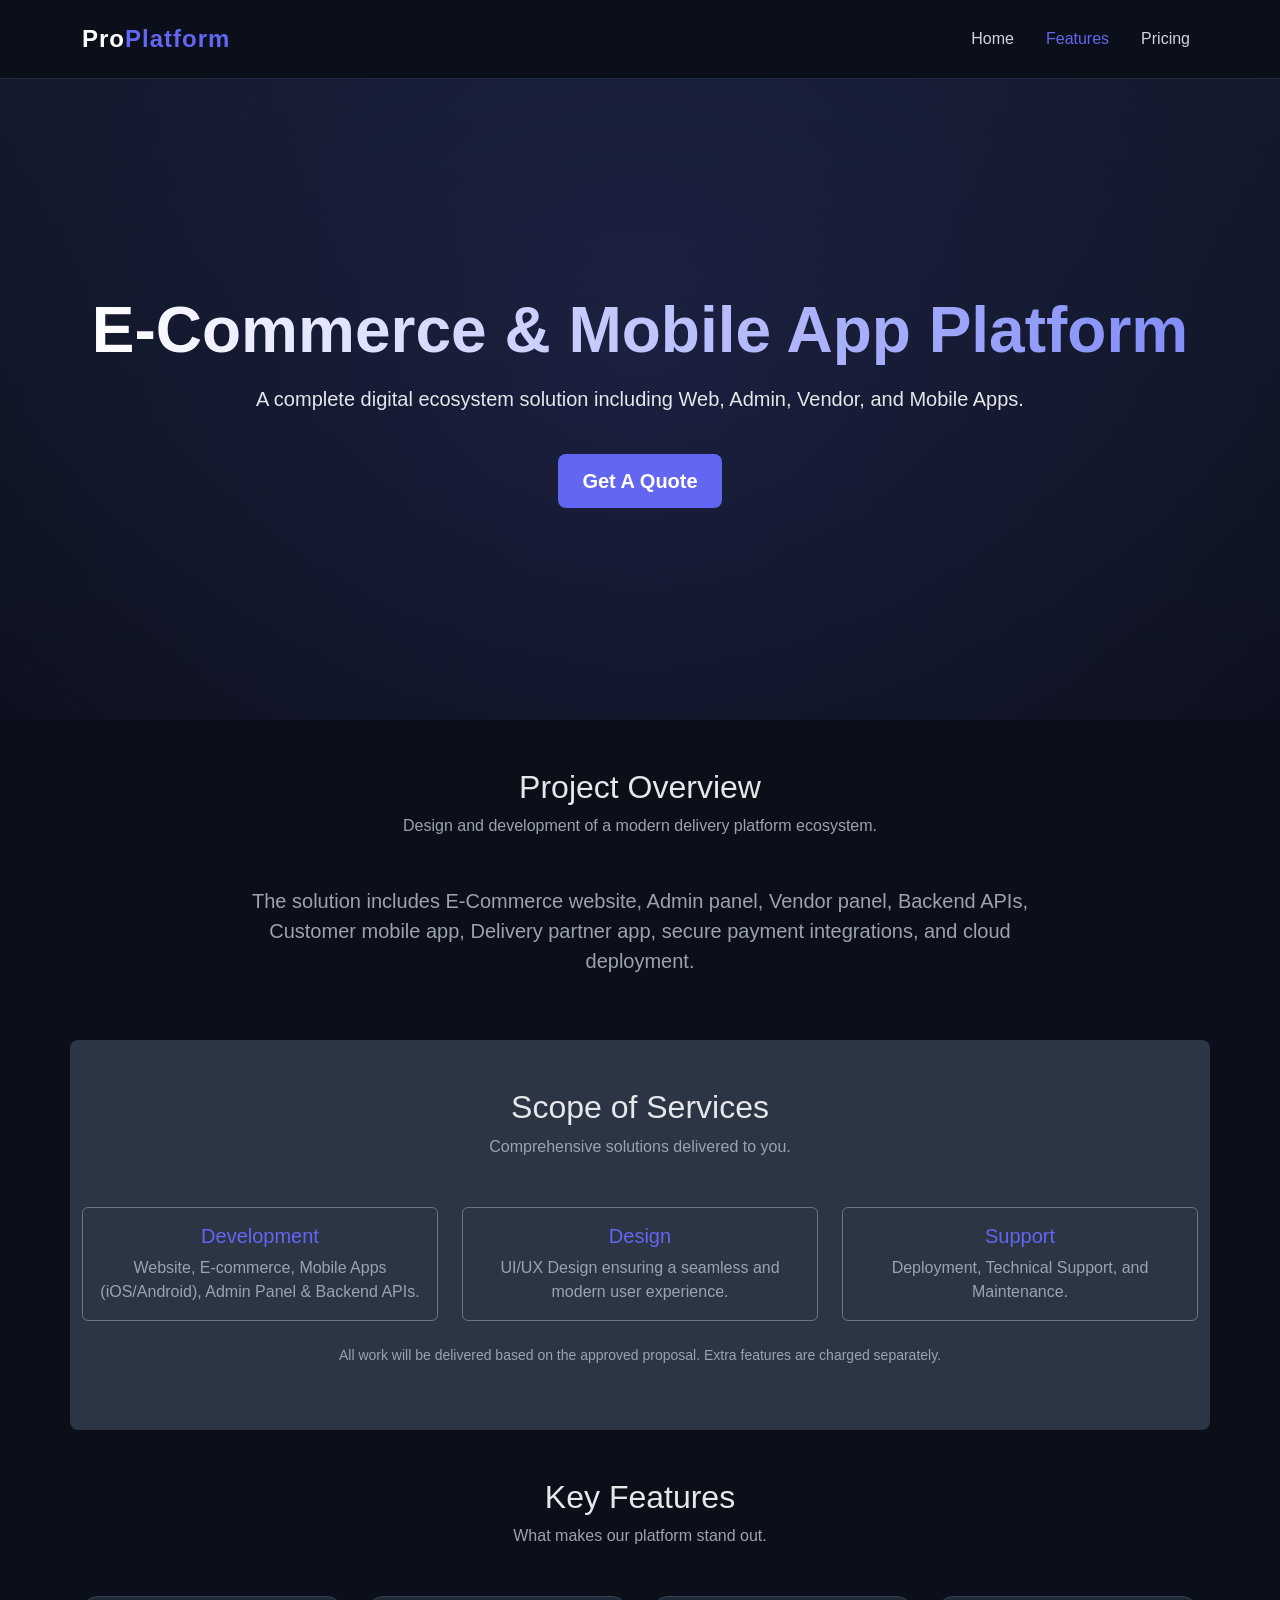
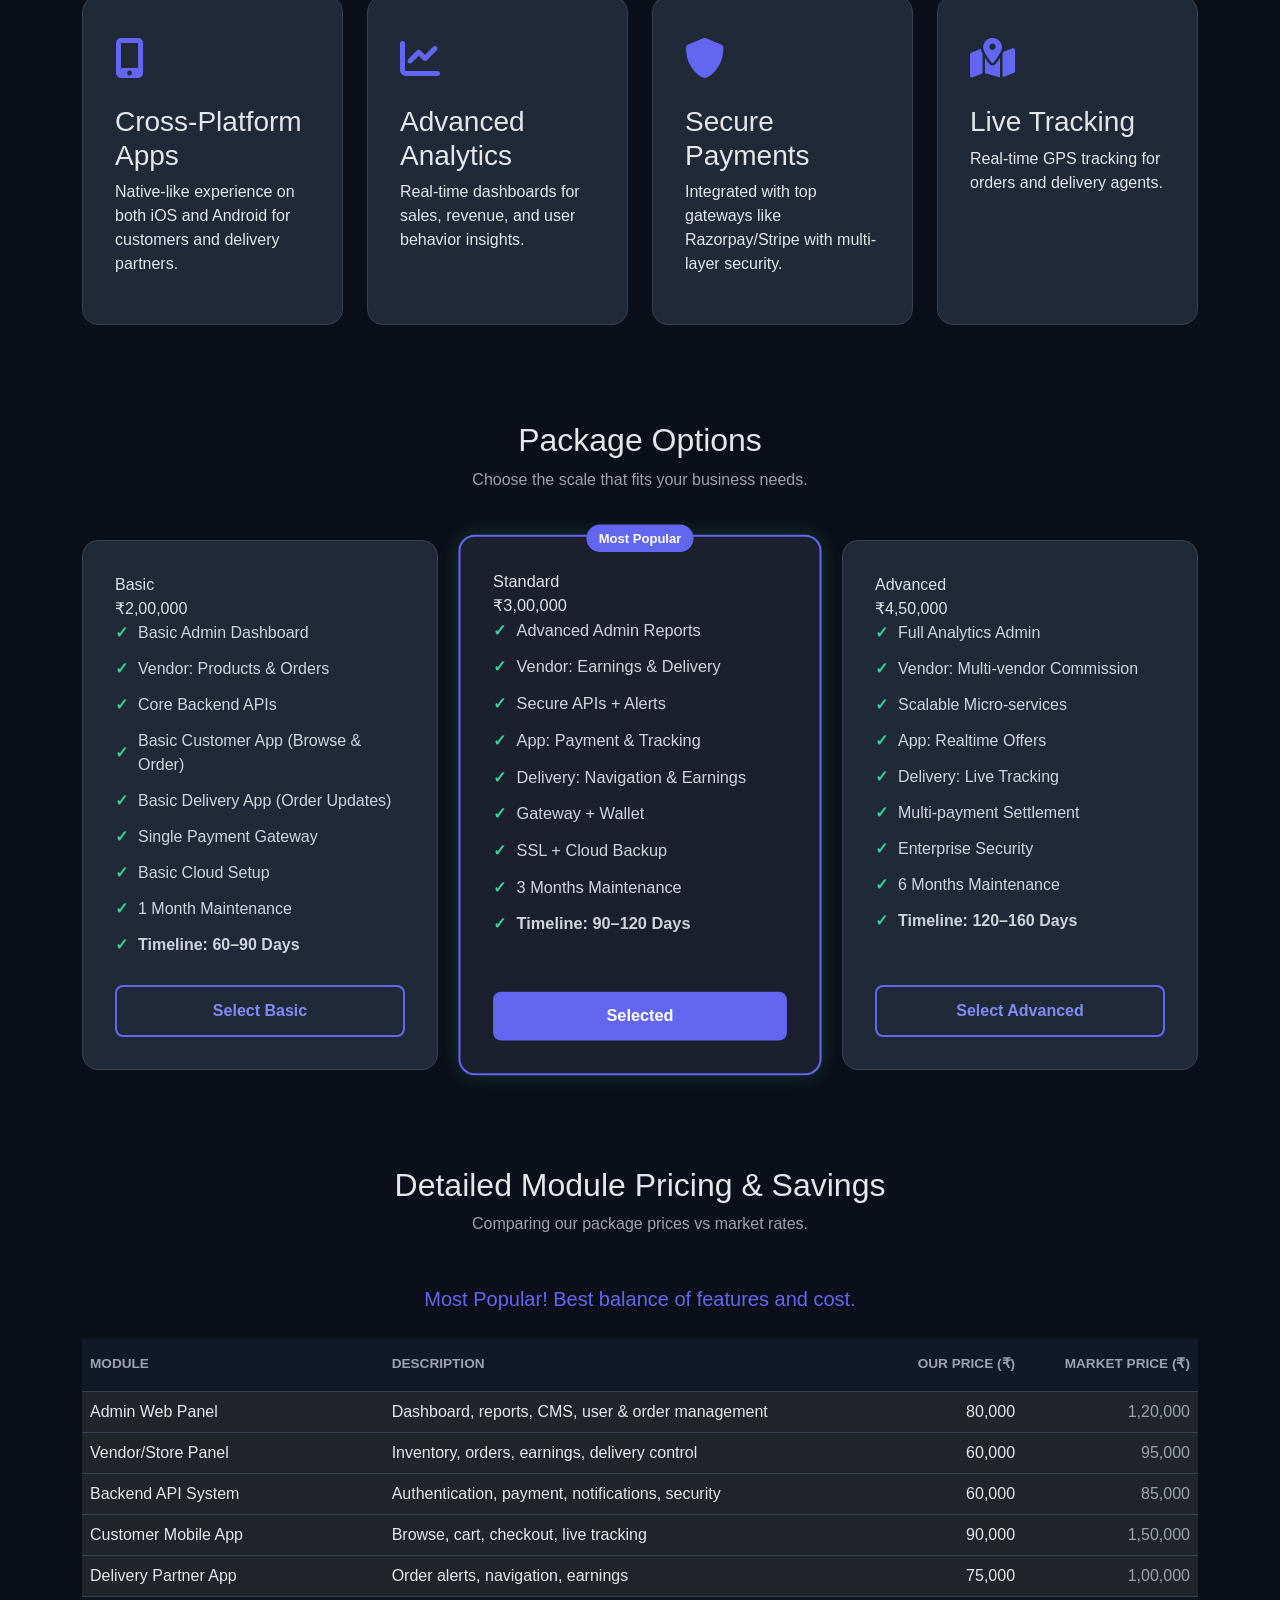
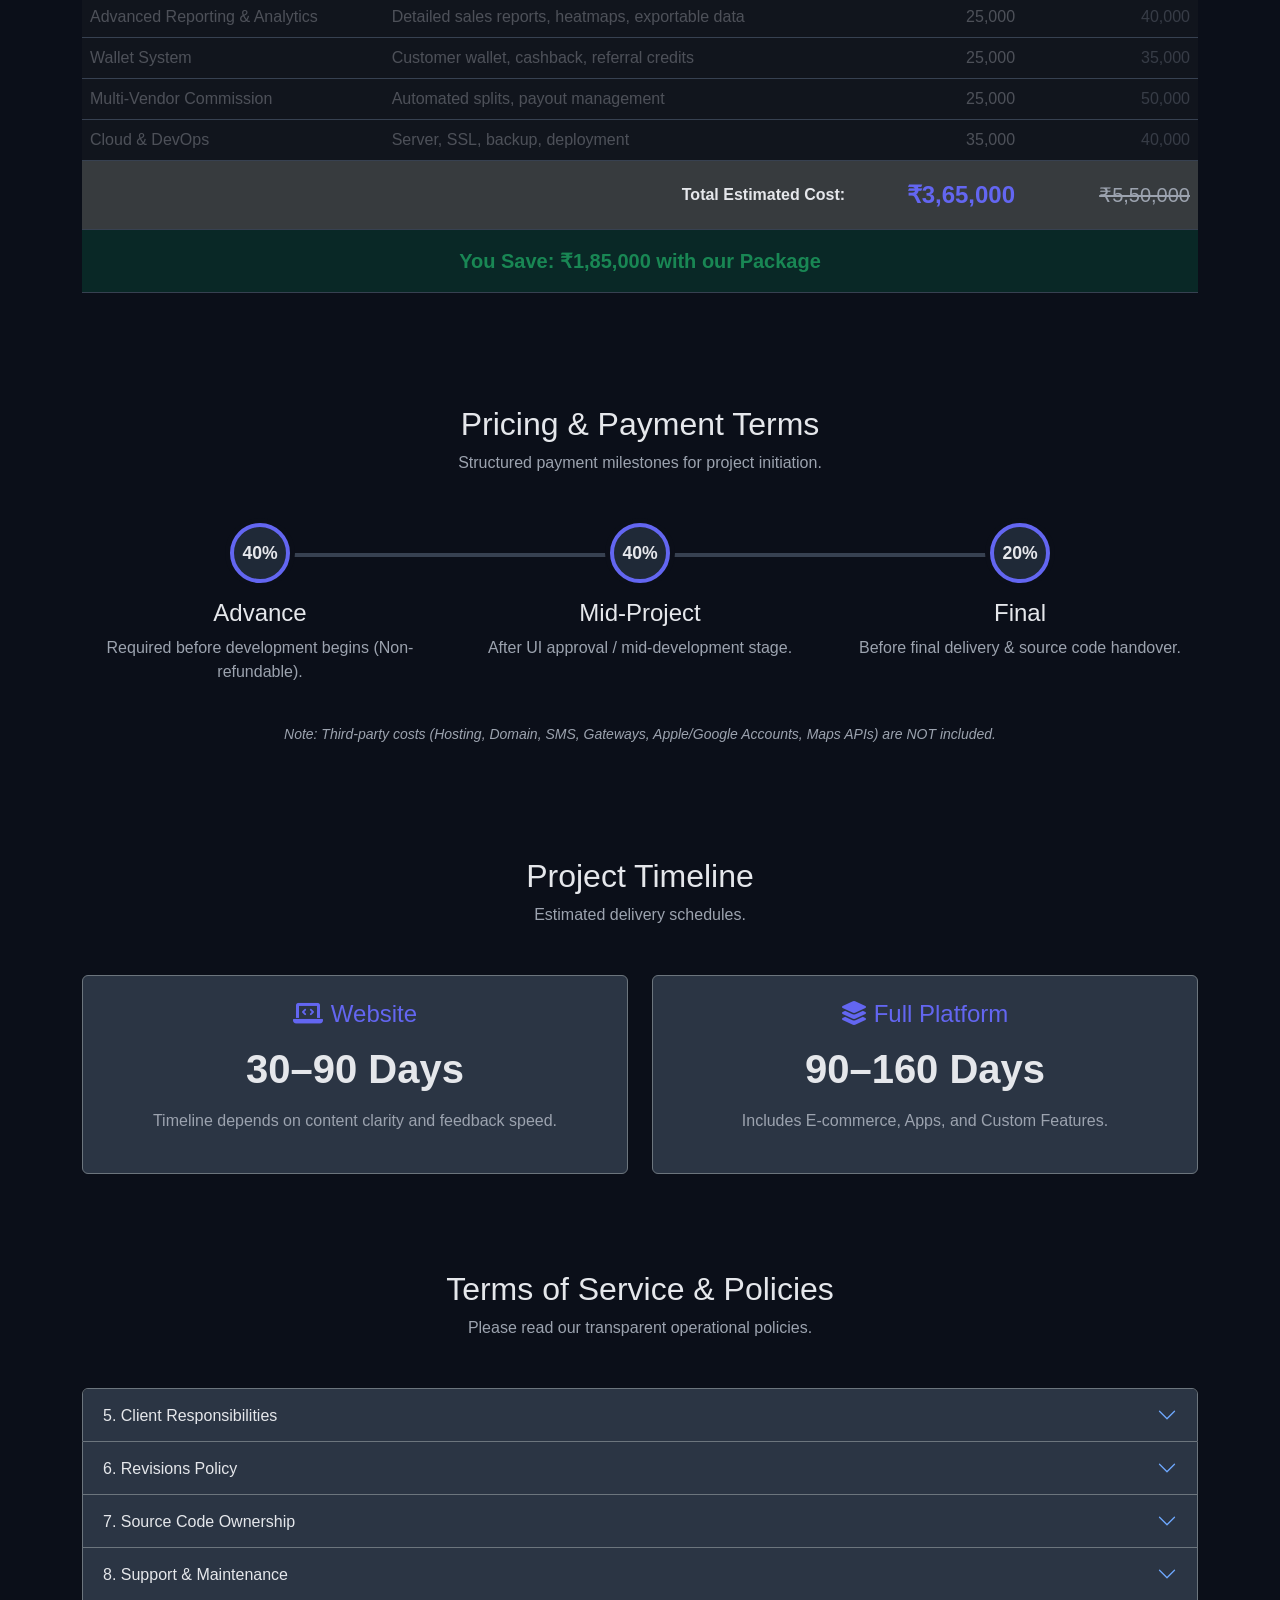
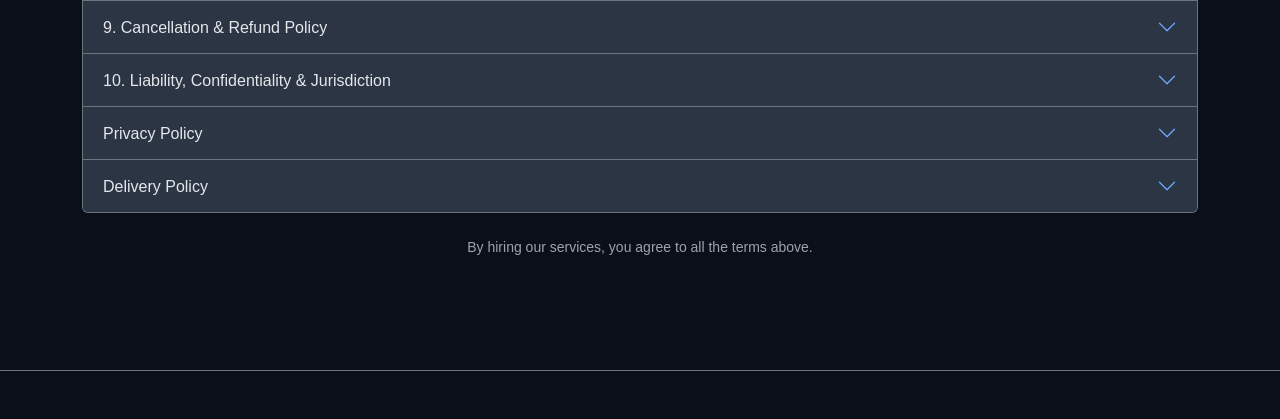
==== index.html @ 58f096ed "Add files via upload" ====
<!DOCTYPE html>
<html lang="en" data-bs-theme="dark">
<head>
    <meta charset="UTF-8">
    <meta name="viewport" content="width=device-width, initial-scale=1.0">
    <title>E-Commerce & App Development Pricing</title>
    <!-- Bootstrap 5 CSS -->
    <link href="https://cdn.jsdelivr.net/npm/bootstrap@5.3.0/dist/css/bootstrap.min.css" rel="stylesheet">
    <!-- Font Awesome -->
    <link rel="stylesheet" href="https://cdnjs.cloudflare.com/ajax/libs/font-awesome/6.0.0/css/all.min.css">
    <!-- Custom Style -->
    <link rel="stylesheet" href="style.css">
</head>
<body data-bs-spy="scroll" data-bs-target="#navbarNav" data-bs-offset="100">

    <!-- Navigation Bar -->
    <nav class="navbar navbar-expand-lg navbar-dark fixed-top">
        <div class="container">
            <a class="navbar-brand logo" href="#">Pro<span class="text-highlight">Platform</span></a>
            <button class="navbar-toggler" type="button" data-bs-toggle="collapse" data-bs-target="#navbarNav" aria-controls="navbarNav" aria-expanded="false" aria-label="Toggle navigation">
                <span class="navbar-toggler-icon"></span>
            </button>
            <div class="collapse navbar-collapse justify-content-end" id="navbarNav">
                <ul class="navbar-nav gap-3">
                    <li class="nav-item"><a class="nav-link" href="#hero">Home</a></li>
                    <li class="nav-item"><a class="nav-link" href="#features">Features</a></li>
                    <li class="nav-item"><a class="nav-link" href="#pricing-section">Pricing</a></li>
                </ul>
            </div>
        </div>
    </nav>

    <!-- Header / Hero -->
    <header id="hero" class="d-flex align-items-center justify-content-center text-center">
        <div class="container hero-content">
            <h1 class="display-3 fw-bold mb-3">E-Commerce & Mobile App Platform</h1>
            <p class="lead mb-4 mx-auto" style="max-width: 800px;">A complete digital ecosystem solution including Web, Admin, Vendor, and Mobile Apps.</p>
            <a href="#pricing-section" class="btn btn-primary btn-lg mt-3">Get A Quote</a>
        </div>
    </header>

    <!-- Project Overview -->
    <section class="container py-5">
        <div class="text-center mb-5">
            <h2 class="section-title">Project Overview</h2>
            <p class="section-subtitle">Design and development of a modern delivery platform ecosystem.</p>
        </div>
        <p class="text-center mx-auto text-muted lead" style="max-width: 800px;">
            The solution includes E‑Commerce website, Admin panel, Vendor panel, Backend APIs, 
            Customer mobile app, Delivery partner app, secure payment integrations, and cloud deployment.
        </p>
    </section>

    <!-- Scope of Services -->
    <section class="container py-5 bg-dark-subtle rounded-3">
        <div class="text-center mb-5">
            <h2 class="section-title">Scope of Services</h2>
            <p class="section-subtitle">Comprehensive solutions delivered to you.</p>
        </div>
        <div class="row g-4 text-center">
            <div class="col-md-4">
                <div class="p-3 border border-secondary rounded hover-effect h-100">
                    <h5 class="text-highlight">Development</h5>
                    <p class="text-muted mb-0">Website, E-commerce, Mobile Apps (iOS/Android), Admin Panel & Backend APIs.</p>
                </div>
            </div>
            <div class="col-md-4">
                <div class="p-3 border border-secondary rounded hover-effect h-100">
                    <h5 class="text-highlight">Design</h5>
                    <p class="text-muted mb-0">UI/UX Design ensuring a seamless and modern user experience.</p>
                </div>
            </div>
            <div class="col-md-4">
                <div class="p-3 border border-secondary rounded hover-effect h-100">
                    <h5 class="text-highlight">Support</h5>
                    <p class="text-muted mb-0">Deployment, Technical Support, and Maintenance.</p>
                </div>
            </div>
            <div class="col-12 mt-4">
                <p class="text-muted small">All work will be delivered based on the approved proposal. Extra features are charged separately.</p>
            </div>
        </div>
    </section>

    <!-- Features Section -->
    <section class="container py-5" id="features">
        <div class="text-center mb-5">
            <h2 class="section-title">Key Features</h2>
            <p class="section-subtitle">What makes our platform stand out.</p>
        </div>
        
        <div class="row g-4">
            <div class="col-md-6 col-lg-3">
                <div class="feature-card h-100">
                    <div class="icon mb-3"><i class="fas fa-mobile-alt"></i></div>
                    <h3>Cross-Platform Apps</h3>
                    <p>Native-like experience on both iOS and Android for customers and delivery partners.</p>
                </div>
            </div>
            <div class="col-md-6 col-lg-3">
                <div class="feature-card h-100">
                    <div class="icon mb-3"><i class="fas fa-chart-line"></i></div>
                    <h3>Advanced Analytics</h3>
                    <p>Real-time dashboards for sales, revenue, and user behavior insights.</p>
                </div>
            </div>
            <div class="col-md-6 col-lg-3">
                <div class="feature-card h-100">
                    <div class="icon mb-3"><i class="fas fa-shield-alt"></i></div>
                    <h3>Secure Payments</h3>
                    <p>Integrated with top gateways like Razorpay/Stripe with multi-layer security.</p>
                </div>
            </div>
            <div class="col-md-6 col-lg-3">
                <div class="feature-card h-100">
                    <div class="icon mb-3"><i class="fas fa-map-marked-alt"></i></div>
                    <h3>Live Tracking</h3>
                    <p>Real-time GPS tracking for orders and delivery agents.</p>
                </div>
            </div>
        </div>
    </section>

    <!-- Package Comparison -->
    <section class="container py-5" id="pricing-section">
        <div class="text-center mb-5">
            <h2 class="section-title">Package Options</h2>
            <p class="section-subtitle">Choose the scale that fits your business needs.</p>
        </div>

        <div class="row g-4 justify-content-center">
            <!-- Basic Package -->
            <div class="col-md-6 col-lg-4">
                <div class="card h-100" data-package="basic">
                    <div class="plan-name">Basic</div>
                    <div class="plan-price">₹2,00,000</div>
                    <ul class="plan-features list-unstyled">
                        <li>Basic Admin Dashboard</li>
                        <li>Vendor: Products & Orders</li>
                        <li>Core Backend APIs</li>
                        <li>Basic Customer App (Browse & Order)</li>
                        <li>Basic Delivery App (Order Updates)</li>
                        <li>Single Payment Gateway</li>
                        <li>Basic Cloud Setup</li>
                        <li>1 Month Maintenance</li>
                        <li><strong>Timeline: 60–90 Days</strong></li>
                    </ul>
                    <button class="btn btn-outline-custom w-100 mt-auto select-plan-btn" data-target="basic">Select Basic</button>
                </div>
            </div>

            <!-- Standard Package -->
            <div class="col-md-6 col-lg-4">
                <div class="card popular h-100" data-package="standard">
                    <div class="badge-popular">Most Popular</div>
                    <div class="plan-name">Standard</div>
                    <div class="plan-price">₹3,00,000</div>
                    <ul class="plan-features list-unstyled">
                        <li>Advanced Admin Reports</li>
                        <li>Vendor: Earnings & Delivery</li>
                        <li>Secure APIs + Alerts</li>
                        <li>App: Payment & Tracking</li>
                        <li>Delivery: Navigation & Earnings</li>
                        <li>Gateway + Wallet</li>
                        <li>SSL + Cloud Backup</li>
                        <li>3 Months Maintenance</li>
                        <li><strong>Timeline: 90–120 Days</strong></li>
                    </ul>
                    <button class="btn btn-primary-custom w-100 mt-auto select-plan-btn" data-target="standard">Select Standard</button>
                </div>
            </div>

            <!-- Advanced Package -->
            <div class="col-md-6 col-lg-4">
                <div class="card h-100" data-package="advanced">
                    <div class="plan-name">Advanced</div>
                    <div class="plan-price">₹4,50,000</div>
                    <ul class="plan-features list-unstyled">
                        <li>Full Analytics Admin</li>
                        <li>Vendor: Multi-vendor Commission</li>
                        <li>Scalable Micro-services</li>
                        <li>App: Realtime Offers</li>
                        <li>Delivery: Live Tracking</li>
                        <li>Multi-payment Settlement</li>
                        <li>Enterprise Security</li>
                        <li>6 Months Maintenance</li>
                        <li><strong>Timeline: 120–160 Days</strong></li>
                    </ul>
                    <button class="btn btn-outline-custom w-100 mt-auto select-plan-btn" data-target="advanced">Select Advanced</button>
                </div>
            </div>
        </div>
    </section>

    <!-- detailed Pricing -->
    <section class="container py-5">
        <div class="text-center mb-5">
            <h2 class="section-title">Detailed Module Pricing & Savings</h2>
            <p class="section-subtitle">Comparing our package prices vs market rates.</p>
        </div>

        <div id="selection-message" class="text-center mb-4 text-highlight fs-5" style="min-height: 1.5rem;">
            <!-- Dynamic message will appear here -->
        </div>

        <div class="table-responsive">
            <table class="table table-dark table-hover modules-table align-middle">
                <thead>
                    <tr>
                        <th scope="col" class="py-3">Module</th>
                        <th scope="col" class="py-3">Description</th>
                        <th scope="col" class="py-3 text-end">Our Price (₹)</th>
                        <th scope="col" class="py-3 text-end">Market Price (₹)</th>
                    </tr>
                </thead>
                <tbody>
                    <tr data-packages="basic,standard,advanced">
                        <td>Admin Web Panel</td>
                        <td>Dashboard, reports, CMS, user & order management</td>
                        <td class="text-end">80,000</td>
                        <td class="text-end text-muted">1,20,000</td>
                    </tr>
                    <tr data-packages="basic,standard,advanced">
                        <td>Vendor/Store Panel</td>
                        <td>Inventory, orders, earnings, delivery control</td>
                        <td class="text-end">60,000</td>
                        <td class="text-end text-muted">95,000</td>
                    </tr>
                    <tr data-packages="basic,standard,advanced">
                        <td>Backend API System</td>
                        <td>Authentication, payment, notifications, security</td>
                        <td class="text-end">60,000</td>
                        <td class="text-end text-muted">85,000</td>
                    </tr>
                    <tr data-packages="standard,advanced">
                        <td>Customer Mobile App</td>
                        <td>Browse, cart, checkout, live tracking</td>
                        <td class="text-end">90,000</td>
                        <td class="text-end text-muted">1,50,000</td>
                    </tr>
                    <tr data-packages="standard,advanced">
                        <td>Delivery Partner App</td>
                        <td>Order alerts, navigation, earnings</td>
                        <td class="text-end">75,000</td>
                        <td class="text-end text-muted">1,00,000</td>
                    </tr>

                    <!-- Extra Modules -->
                    <tr data-packages="advanced" class="advanced-module">
                        <td>Advanced Reporting & Analytics</td>
                        <td>Detailed sales reports, heatmaps, exportable data</td>
                        <td class="text-end">25,000</td>
                        <td class="text-end text-muted">40,000</td>
                    </tr>
                    <tr data-packages="advanced" class="advanced-module">
                        <td>Wallet System</td>
                        <td>Customer wallet, cashback, referral credits</td>
                        <td class="text-end">25,000</td>
                        <td class="text-end text-muted">35,000</td>
                    </tr>
                     <tr data-packages="advanced" class="advanced-module">
                        <td>Multi-Vendor Commission</td>
                        <td>Automated splits, payout management</td>
<td class="text-end">25,000</td>
                        <td class="text-end text-muted">50,000</td>
                    </tr>
                    <tr data-packages="advanced">
                        <td>Cloud & DevOps</td>
                        <td>Server, SSL, backup, deployment</td>
                        <td class="text-end">35,000</td>

                        <td class="text-end text-muted">40,000</td>
                    </tr>
                </tbody>
                <tfoot>
                    <tr class="total-row table-active">
                        <td colspan="2" class="text-end fw-bold py-3 pe-4">Total Estimated Cost:</td>
                        <td id="total-price" class="text-end fw-bold py-3 fs-4 text-highlight">₹4,00,000</td>
                        <td id="market-price" class="text-end py-3 fs-5 text-muted text-decoration-line-through">₹5,90,000</td>
                    </tr>
                    <tr class="savings-row">
                        <td colspan="4" class="text-center py-3">
                            <span id="savings-display" class="text-success fs-5 fw-bold">
                                You Save: ₹1,90,000 with our Package
                            </span>
                        </td>
                    </tr>
                </tfoot>
            </table>
        </div>
    </section>

    <!-- Payment Terms -->
    <section class="container py-5">
        <div class="text-center mb-5">
            <h2 class="section-title">Pricing & Payment Terms</h2>
            <p class="section-subtitle">Structured payment milestones for project initiation.</p>
        </div>

        <div class="row text-center payment-steps-row position-relative">
            <!-- Line connector for desktop -->
            <div class="d-none d-md-block connector-line"></div>
            
            <div class="col-md-4 mb-4 mb-md-0 position-relative">
                <div class="step-circle mx-auto">40%</div>
                <h3 class="h4 mt-3">Advance</h3>
                <p class="text-muted">Required before development begins (Non-refundable).</p>
            </div>
            <div class="col-md-4 mb-4 mb-md-0 position-relative">
                <div class="step-circle mx-auto">40%</div>
                <h3 class="h4 mt-3">Mid-Project</h3>
                <p class="text-muted">After UI approval / mid-development stage.</p>
            </div>
            <div class="col-md-4 position-relative">
                <div class="step-circle mx-auto">20%</div>
                <h3 class="h4 mt-3">Final</h3>
                <p class="text-muted">Before final delivery & source code handover.</p>
            </div>
        </div>
        <div class="text-center mt-4">
            <p class="text-muted small">
                <em>Note: Third-party costs (Hosting, Domain, SMS, Gateways, Apple/Google Accounts, Maps APIs) are NOT included.</em>
            </p>
        </div>
    </section>

    <!-- Project Timeline -->
    <section class="container py-5">
        <div class="text-center mb-5">
            <h2 class="section-title">Project Timeline</h2>
            <p class="section-subtitle">Estimated delivery schedules.</p>
        </div>
        <div class="row justify-content-center g-4">
            <div class="col-md-6">
                <div class="p-4 border border-secondary rounded h-100 bg-dark-subtle text-center">
                    <h4 class="text-highlight"><i class="fas fa-laptop-code me-2"></i>Website</h4>
                    <p class="display-6 fw-bold my-3">30–90 Days</p>
                    <p class="text-muted">Timeline depends on content clarity and feedback speed.</p>
                </div>
            </div>
            <div class="col-md-6">
                <div class="p-4 border border-secondary rounded h-100 bg-dark-subtle text-center">
                    <h4 class="text-highlight"><i class="fas fa-layer-group me-2"></i>Full Platform</h4>
                    <p class="display-6 fw-bold my-3">90–160 Days</p>
                    <p class="text-muted">Includes E-commerce, Apps, and Custom Features.</p>
                </div>
            </div>
        </div>
    </section>

    <!-- Terms & Policies (Accordion) -->
    <section class="container py-5">
        <div class="text-center mb-5">
            <h2 class="section-title">Terms of Service & Policies</h2>
            <p class="section-subtitle">Please read our transparent operational policies.</p>
        </div>
        
        <div class="accordion" id="policiesAccordion">
            <!-- Client Responsibilities -->
            <div class="accordion-item bg-dark border-secondary">
                <h2 class="accordion-header" id="headingOne">
                    <button class="accordion-button bg-dark-subtle text-light collapsed" type="button" data-bs-toggle="collapse" data-bs-target="#collapseOne" aria-expanded="false" aria-controls="collapseOne">
                        5. Client Responsibilities
                    </button>
                </h2>
                <div id="collapseOne" class="accordion-collapse collapse" aria-labelledby="headingOne" data-bs-parent="#policiesAccordion">
                    <div class="accordion-body text-muted">
                        <ul>
                            <li>Provide clear requirements and content.</li>
                            <li>Give timely approvals and feedback.</li>
                            <li>Make payments on schedule.</li>
                            <li>Avoid requesting unlimited revisions beyond scope.</li>
                        </ul>
                        <p class="mb-0">Failure to do so may delay or pause the project.</p>
                    </div>
                </div>
            </div>

            <!-- Revisions Policy -->
            <div class="accordion-item bg-dark border-secondary">
                <h2 class="accordion-header" id="headingTwo">
                    <button class="accordion-button bg-dark-subtle text-light collapsed" type="button" data-bs-toggle="collapse" data-bs-target="#collapseTwo" aria-expanded="false" aria-controls="collapseTwo">
                        6. Revisions Policy
                    </button>
                </h2>
                <div id="collapseTwo" class="accordion-collapse collapse" aria-labelledby="headingTwo" data-bs-parent="#policiesAccordion">
                    <div class="accordion-body text-muted">
                        <ul>
                            <li>Minor UI changes are included during development.</li>
                            <li>Major feature changes are treated as new work and billed separately.</li>
                            <li>Unlimited revisions are not included unless specified in writing.</li>
                        </ul>
                    </div>
                </div>
            </div>

            <!-- Source Code -->
            <div class="accordion-item bg-dark border-secondary">
                <h2 class="accordion-header" id="headingThree">
                    <button class="accordion-button bg-dark-subtle text-light collapsed" type="button" data-bs-toggle="collapse" data-bs-target="#collapseThree" aria-expanded="false" aria-controls="collapseThree">
                        7. Source Code Ownership
                    </button>
                </h2>
                <div id="collapseThree" class="accordion-collapse collapse" aria-labelledby="headingThree" data-bs-parent="#policiesAccordion">
                    <div class="accordion-body text-muted">
                        <p>Full source code will be delivered only after 100% payment completion. Until final payment, all rights remain with the developer.</p>
                        <p class="mb-0 text-danger">Reselling or redistributing unpaid work is strictly prohibited.</p>
                    </div>
                </div>
            </div>

            <!-- Support & Maintenance -->
            <div class="accordion-item bg-dark border-secondary">
                <h2 class="accordion-header" id="headingFour">
                    <button class="accordion-button bg-dark-subtle text-light collapsed" type="button" data-bs-toggle="collapse" data-bs-target="#collapseFour" aria-expanded="false" aria-controls="collapseFour">
                        8. Support & Maintenance
                    </button>
                </h2>
                <div id="collapseFour" class="accordion-collapse collapse" aria-labelledby="headingFour" data-bs-parent="#policiesAccordion">
                    <div class="accordion-body text-muted">
                        <p>Free support is provided based on package: <strong>Basic (1 month)</strong>, <strong>Standard (3 months)</strong>, <strong>Advanced (6 months)</strong>.</p>
                        <ul class="mb-0">
                            <li><strong>Includes:</strong> Bug fixes, Basic technical guidance.</li>
                            <li><strong>Excludes:</strong> New features, Major design changes, Third-party issues.</li>
                        </ul>
                    </div>
                </div>
            </div>

            <!-- Cancellation & Refund -->
            <div class="accordion-item bg-dark border-secondary">
                <h2 class="accordion-header" id="headingFive">
                    <button class="accordion-button bg-dark-subtle text-light collapsed" type="button" data-bs-toggle="collapse" data-bs-target="#collapseFive" aria-expanded="false" aria-controls="collapseFive">
                        9. Cancellation & Refund Policy
                    </button>
                </h2>
                <div id="collapseFive" class="accordion-collapse collapse" aria-labelledby="headingFive" data-bs-parent="#policiesAccordion">
                    <div class="accordion-body text-muted">
                        <p><strong>Advance Payment:</strong> Non-refundable as it covers planning and resource allocation.</p>
                        <p><strong>After Work Starts:</strong> Payments made are strict non-refundable. Partial work may be shared at developer discretion.</p>
                        <p class="mb-0">If the client stops responding for 30+ days, the project will be marked closed.</p>
                    </div>
                </div>
            </div>

             <!-- Liability & Confidentiality -->
             <div class="accordion-item bg-dark border-secondary">
                <h2 class="accordion-header" id="headingSix">
                    <button class="accordion-button bg-dark-subtle text-light collapsed" type="button" data-bs-toggle="collapse" data-bs-target="#collapseSix" aria-expanded="false" aria-controls="collapseSix">
                        10. Liability, Confidentiality & Jurisdiction
                    </button>
                </h2>
                <div id="collapseSix" class="accordion-collapse collapse" aria-labelledby="headingSix" data-bs-parent="#policiesAccordion">
                    <div class="accordion-body text-muted">
                        <p><strong>Liability:</strong> We are not responsible for business loss, third-party downtime, or app store rejections.</p>
                        <p><strong>Confidentiality:</strong> All client data is kept strictly confidential.</p>
                        <p class="mb-0"><strong>Jurisdiction:</strong> All disputes subject to developer’s local operating location under Indian laws.</p>
                    </div>
                </div>
            </div>

            <!-- Privacy Policy -->
             <div class="accordion-item bg-dark border-secondary">
                <h2 class="accordion-header" id="headingSeven">
                    <button class="accordion-button bg-dark-subtle text-light collapsed" type="button" data-bs-toggle="collapse" data-bs-target="#collapseSeven" aria-expanded="false" aria-controls="collapseSeven">
                        Privacy Policy
                    </button>
                </h2>
                <div id="collapseSeven" class="accordion-collapse collapse" aria-labelledby="headingSeven" data-bs-parent="#policiesAccordion">
                    <div class="accordion-body text-muted">
                        <p>We collect basic contact/business details for invoicing and communication. Data is never sold/shared for marketing.</p>
                        <p class="mb-0">You have rights to access, correct, or delete your non-essential data.</p>
                    </div>
                </div>
            </div>

            <!-- Delivery Policy -->
             <div class="accordion-item bg-dark border-secondary">
                <h2 class="accordion-header" id="headingEight">
                    <button class="accordion-button bg-dark-subtle text-light collapsed" type="button" data-bs-toggle="collapse" data-bs-target="#collapseEight" aria-expanded="false" aria-controls="collapseEight">
                        Delivery Policy
                    </button>
                </h2>
                <div id="collapseEight" class="accordion-collapse collapse" aria-labelledby="headingEight" data-bs-parent="#policiesAccordion">
                    <div class="accordion-body text-muted">
                        <p>All services (Source code, Design, Docs) are delivered digitally. No physical shipment.</p>
                        <p class="mb-0">Final handover occurs only after 100% payment completion.</p>
                    </div>
                </div>
            </div>

        </div>
        <div class="text-center mt-4">
             <p class="small text-muted">By hiring our services, you agree to all the terms above.</p>
        </div>
    </section>



    <footer class="text-center text-muted py-4 border-top border-secondary mt-5">
    </footer>

    <!-- Bootstrap Bundle with Popper -->
    <script src="https://cdn.jsdelivr.net/npm/bootstrap@5.3.0/dist/js/bootstrap.bundle.min.js"></script>
    <!-- Custom Script -->
    <script src="script.js"></script>
</body>
</html>
---- style.css ----
/* Global Overrides */
:root {
    --primary-color: #6366f1;
    --dark-bg: #0b0f19;
    --card-bg: #1f2937;
    --text-muted: #9ca3af;
}

body {
    background-color: var(--dark-bg);
    color: #e5e7eb;
    font-family: 'Segoe UI', Tahoma, Geneva, Verdana, sans-serif;
    overflow-x: hidden;
}

/* Bootstrap Overrides */
.navbar {
    background: rgba(11, 15, 25, 0.95);
    backdrop-filter: blur(10px);
    border-bottom: 1px solid #1f2937;
    padding: 1rem 0;
}

.navbar-brand {
    font-size: 1.5rem;
    font-weight: bold;
    letter-spacing: 1px;
}

.text-highlight {
    color: var(--primary-color) !important;
}

.nav-link {
    color: #d1d5db !important;
    font-weight: 500;
    transition: color 0.3s;
}

.nav-link:hover, .nav-link.active {
    color: var(--primary-color) !important;
}

/* Hero Section */
header#hero {
    min-height: 80vh;
    padding-top: 80px; /* Offset for fixed navbar */
    position: relative;
    background: linear-gradient(180deg, #111827 0%, #0b0f19 100%);
    overflow: hidden;
}

header#hero::before {
    content: '';
    position: absolute;
    top: -50%;
    left: -50%;
    width: 200%;
    height: 200%;
    background: radial-gradient(circle, rgba(99,102,241,0.15) 0%, rgba(0,0,0,0) 60%);
    animation: pulse 10s infinite;
    z-index: 0;
}

.hero-content {
    position: relative;
    z-index: 1;
}

@keyframes pulse {
    0% { transform: scale(1); opacity: 0.5; }
    50% { transform: scale(1.1); opacity: 0.8; }
    100% { transform: scale(1); opacity: 0.5; }
}

h1 {
    background: linear-gradient(to right, #fff, #818cf8);
    -webkit-background-clip: text;
    -webkit-text-fill-color: transparent;
}

/* Sections */
section {
    opacity: 0;
    transform: translateY(20px);
    transition: opacity 0.6s ease-out, transform 0.6s ease-out;
}

section.visible {
    opacity: 1;
    transform: translateY(0);
}

.section-subtitle {
    color: var(--text-muted);
}

/* Cards */
.card, .feature-card, .policy-item, .contact-wrapper {
    background-color: var(--card-bg);
    border: 1px solid #374151;
    border-radius: 16px;
    padding: 2rem;
    transition: transform 0.3s ease, border-color 0.3s ease, box-shadow 0.3s ease;
}

.card:hover, .feature-card:hover, .hover-effect:hover {
    transform: translateY(-8px);
    border-color: var(--primary-color) !important;
    box-shadow: 0 10px 30px rgba(0, 0, 0, 0.3);
    transition: transform 0.3s ease, border-color 0.3s ease, box-shadow 0.3s ease;
}

.card.selected-card {
    border-color: #34d399;
    box-shadow: 0 0 20px rgba(52, 211, 153, 0.2);
    transform: scale(1.02);
    z-index: 10;
}

.card.popular {
    background: #1c1f2e;
    border: 2px solid var(--primary-color);
}

.badge-popular {
    position: absolute;
    top: -12px;
    left: 50%;
    transform: translateX(-50%);
    background: var(--primary-color);
    color: white;
    padding: 4px 12px;
    border-radius: 20px;
    font-size: 0.8rem;
    font-weight: bold;
}

.icon {
    font-size: 2.5rem;
    color: var(--primary-color);
}

/* Features List in Cards */
.plan-features li {
    margin-bottom: 0.75rem;
    color: #d1d5db;
    display: flex;
    align-items: center;
}

.plan-features li::before {
    content: '✓';
    color: #34d399;
    margin-right: 10px;
    font-weight: bold;
}

/* Custom Buttons */
.btn-primary-custom, .btn-primary {
    background-color: var(--primary-color);
    border: none;
    color: white;
    padding: 0.75rem 1.5rem;
    border-radius: 8px;
    font-weight: 600;
    transition: all 0.3s;
}

.btn-primary-custom:hover, .btn-primary:hover {
    background-color: #4f46e5;
    box-shadow: 0 4px 15px rgba(79, 70, 229, 0.4);
    color: white;
}

.btn-outline-custom {
    background: transparent;
    border: 2px solid var(--primary-color);
    color: #818cf8;
    padding: 0.75rem 1.5rem;
    border-radius: 8px;
    font-weight: 600;
    transition: all 0.3s;
}

.btn-outline-custom:hover {
    background-color: var(--primary-color);
    color: white;
}

/* Tables */
.modules-table th {
    background-color: #111827;
    color: var(--text-muted);
    font-weight: 600;
    text-transform: uppercase;
    font-size: 0.85rem;
    border-bottom: 1px solid #374151;
}

.modules-table td {
    border-bottom: 1px solid #374151;
    color: #e5e7eb;
}

.modules-table tr.dimmed-row {
    opacity: 0.3;
}

.savings-row td {
    background-color: rgba(6, 78, 59, 0.4) !important;
}

/* Payment Steps */
.step-circle {
    width: 60px;
    height: 60px;
    background: var(--card-bg);
    border: 4px solid var(--primary-color);
    border-radius: 50%;
    display: flex;
    align-items: center;
    justify-content: center;
    font-weight: bold;
    font-size: 1.1rem;
    box-shadow: 0 0 0 5px var(--dark-bg);
    position: relative;
    z-index: 2;
}

.connector-line {
    position: absolute;
    top: 30px;
    left: 15%;
    width: 70%;
    height: 4px;
    background: #374151;
    z-index: 1;
}

/* Contact Form */
.form-control:focus {
    background-color: #111827;
    border-color: var(--primary-color);
    color: #fff;
    box-shadow: 0 0 0 0.25rem rgba(99, 102, 241, 0.25);
}

.policy-item {
    border-left: 4px solid var(--primary-color);
}

/* Accordion Customization */
.accordion-item {
    background-color: var(--card-bg);
    border-color: #374151;
}

.accordion-button {
    background-color: #111827 !important;
    color: #e5e7eb !important;
    box-shadow: none !important;
}

.accordion-button:not(.collapsed) {
    background-color: rgba(99, 102, 241, 0.2) !important;
    color: #fff !important;
}

.accordion-body {
    background-color: #1f2937;
    color: var(--text-muted);
}

/* Small bg-dark-subtle fix for dark mode if using standard bootstrap class */
.bg-dark-subtle {
    background-color: #2b3544 !important; /* Slightly lighter than card */
}

/* Utilities */
.text-muted {
    color: var(--text-muted) !important;
}
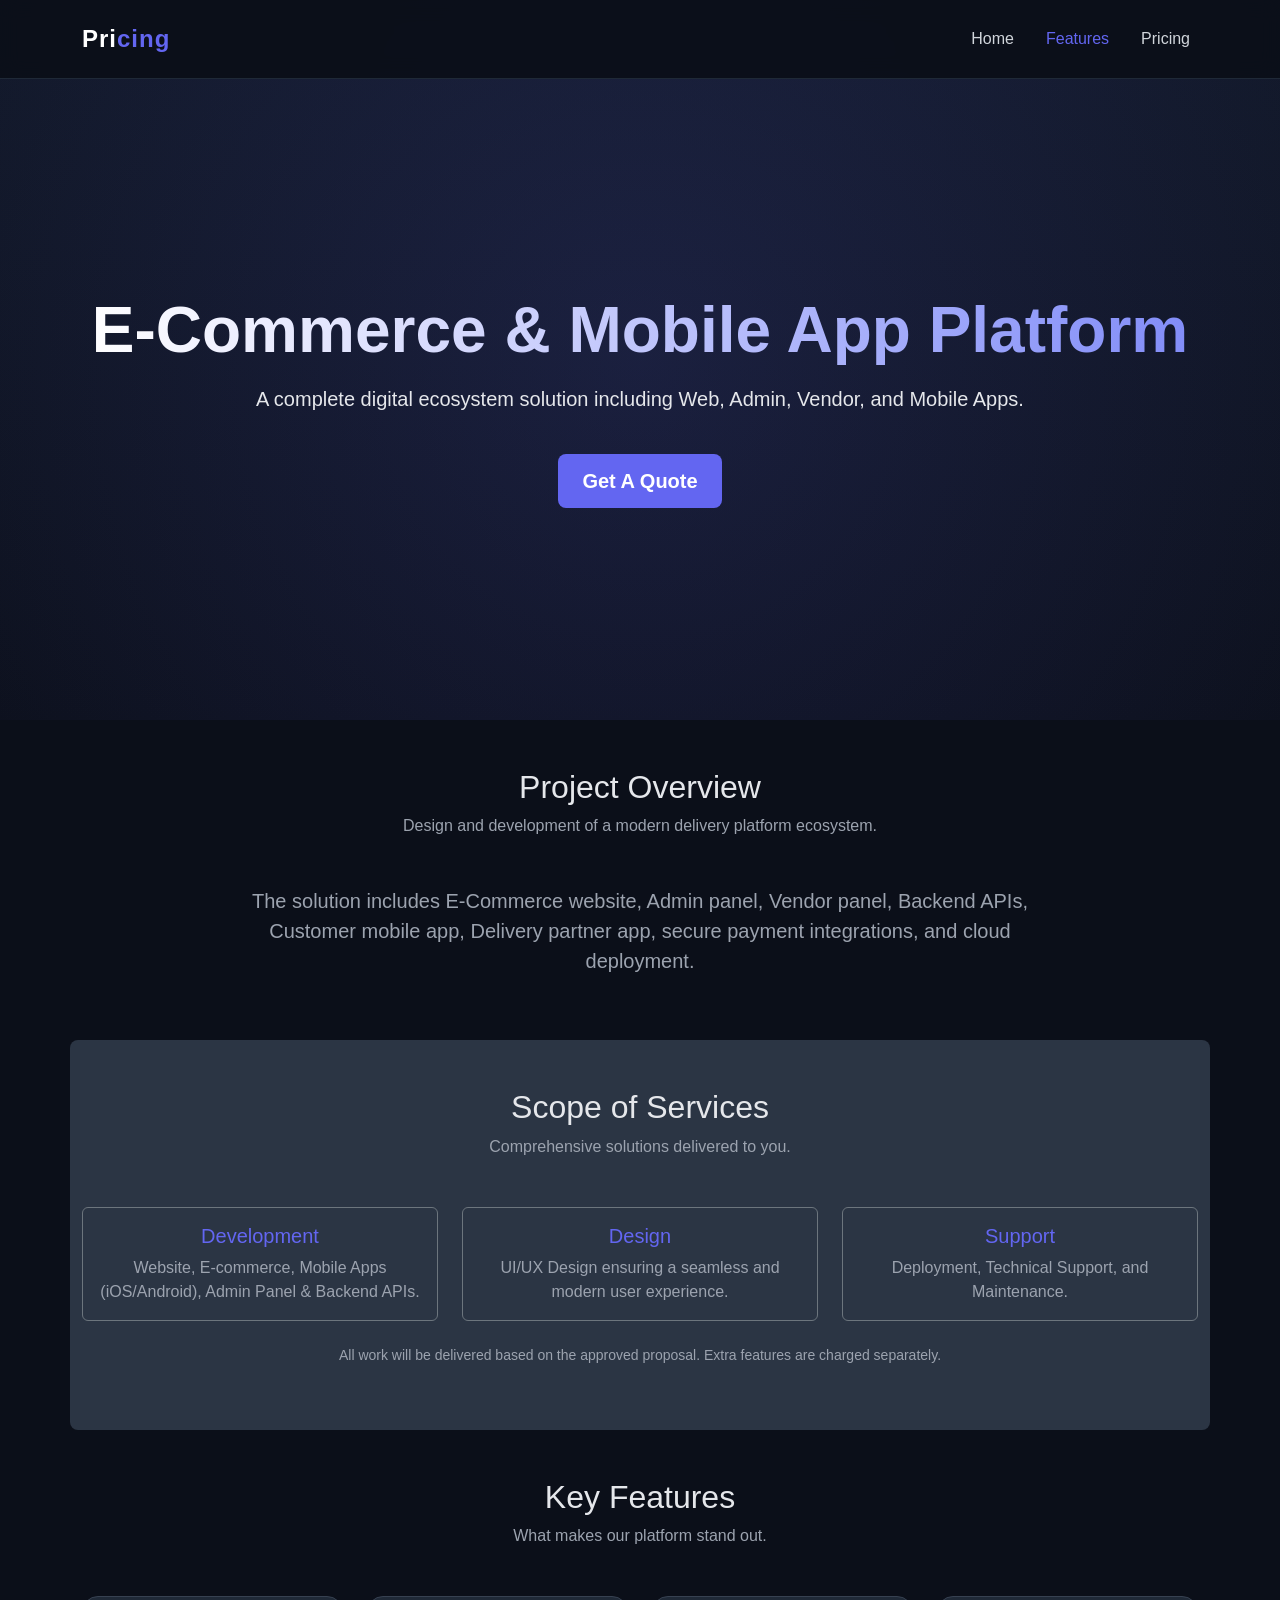
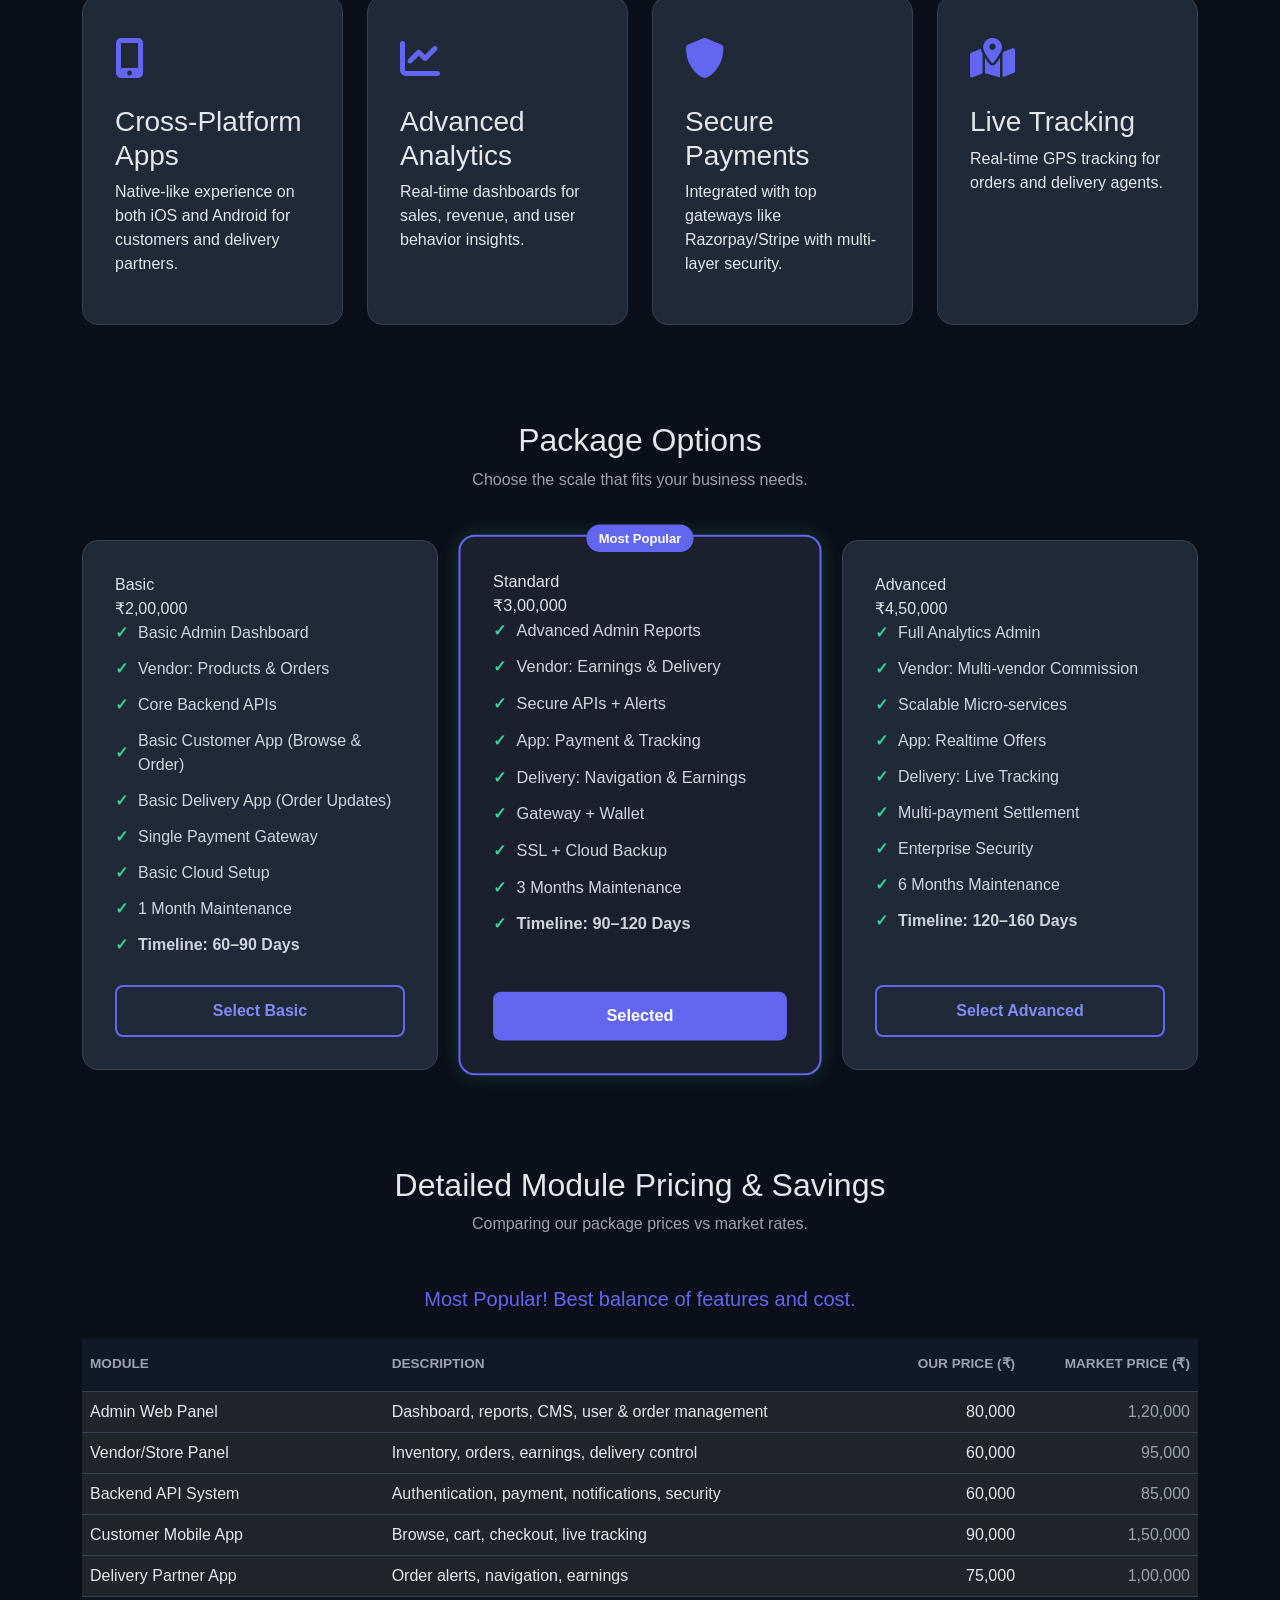
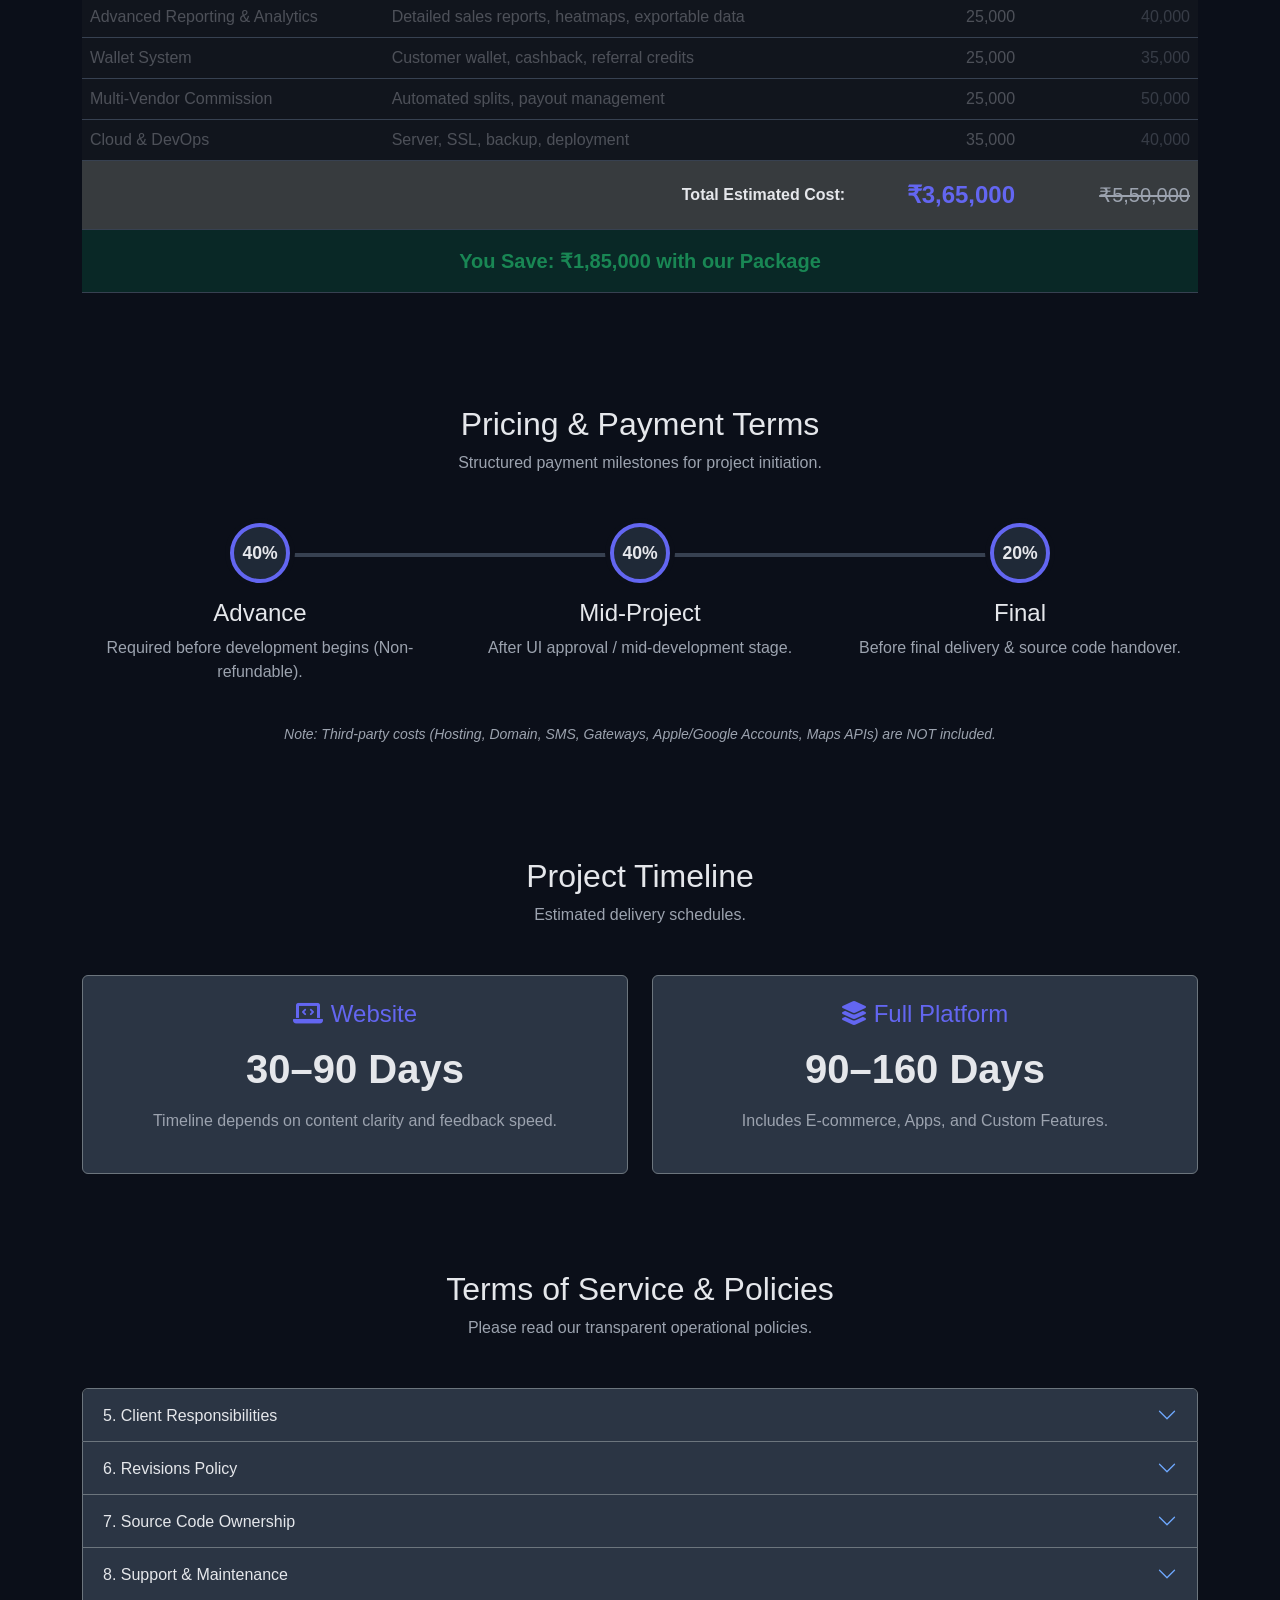
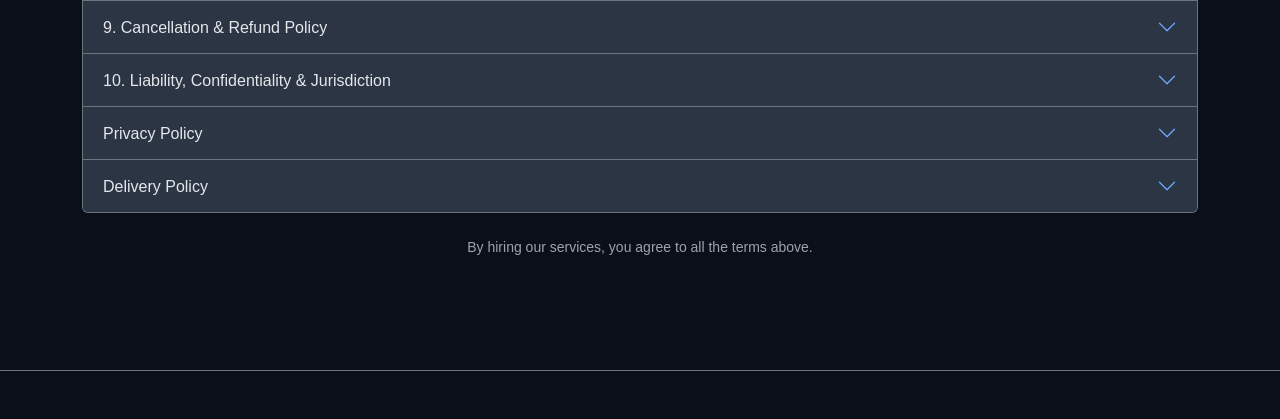
==== commit e283744d: "Update index.html" ====
--- a/index.html
+++ b/index.html
@@ -16,7 +16,7 @@
     <!-- Navigation Bar -->
     <nav class="navbar navbar-expand-lg navbar-dark fixed-top">
         <div class="container">
-            <a class="navbar-brand logo" href="#">Pro<span class="text-highlight">Platform</span></a>
+            <a class="navbar-brand logo" href="#">Pri<span class="text-highlight">cing</span></a>
             <button class="navbar-toggler" type="button" data-bs-toggle="collapse" data-bs-target="#navbarNav" aria-controls="navbarNav" aria-expanded="false" aria-label="Toggle navigation">
                 <span class="navbar-toggler-icon"></span>
             </button>
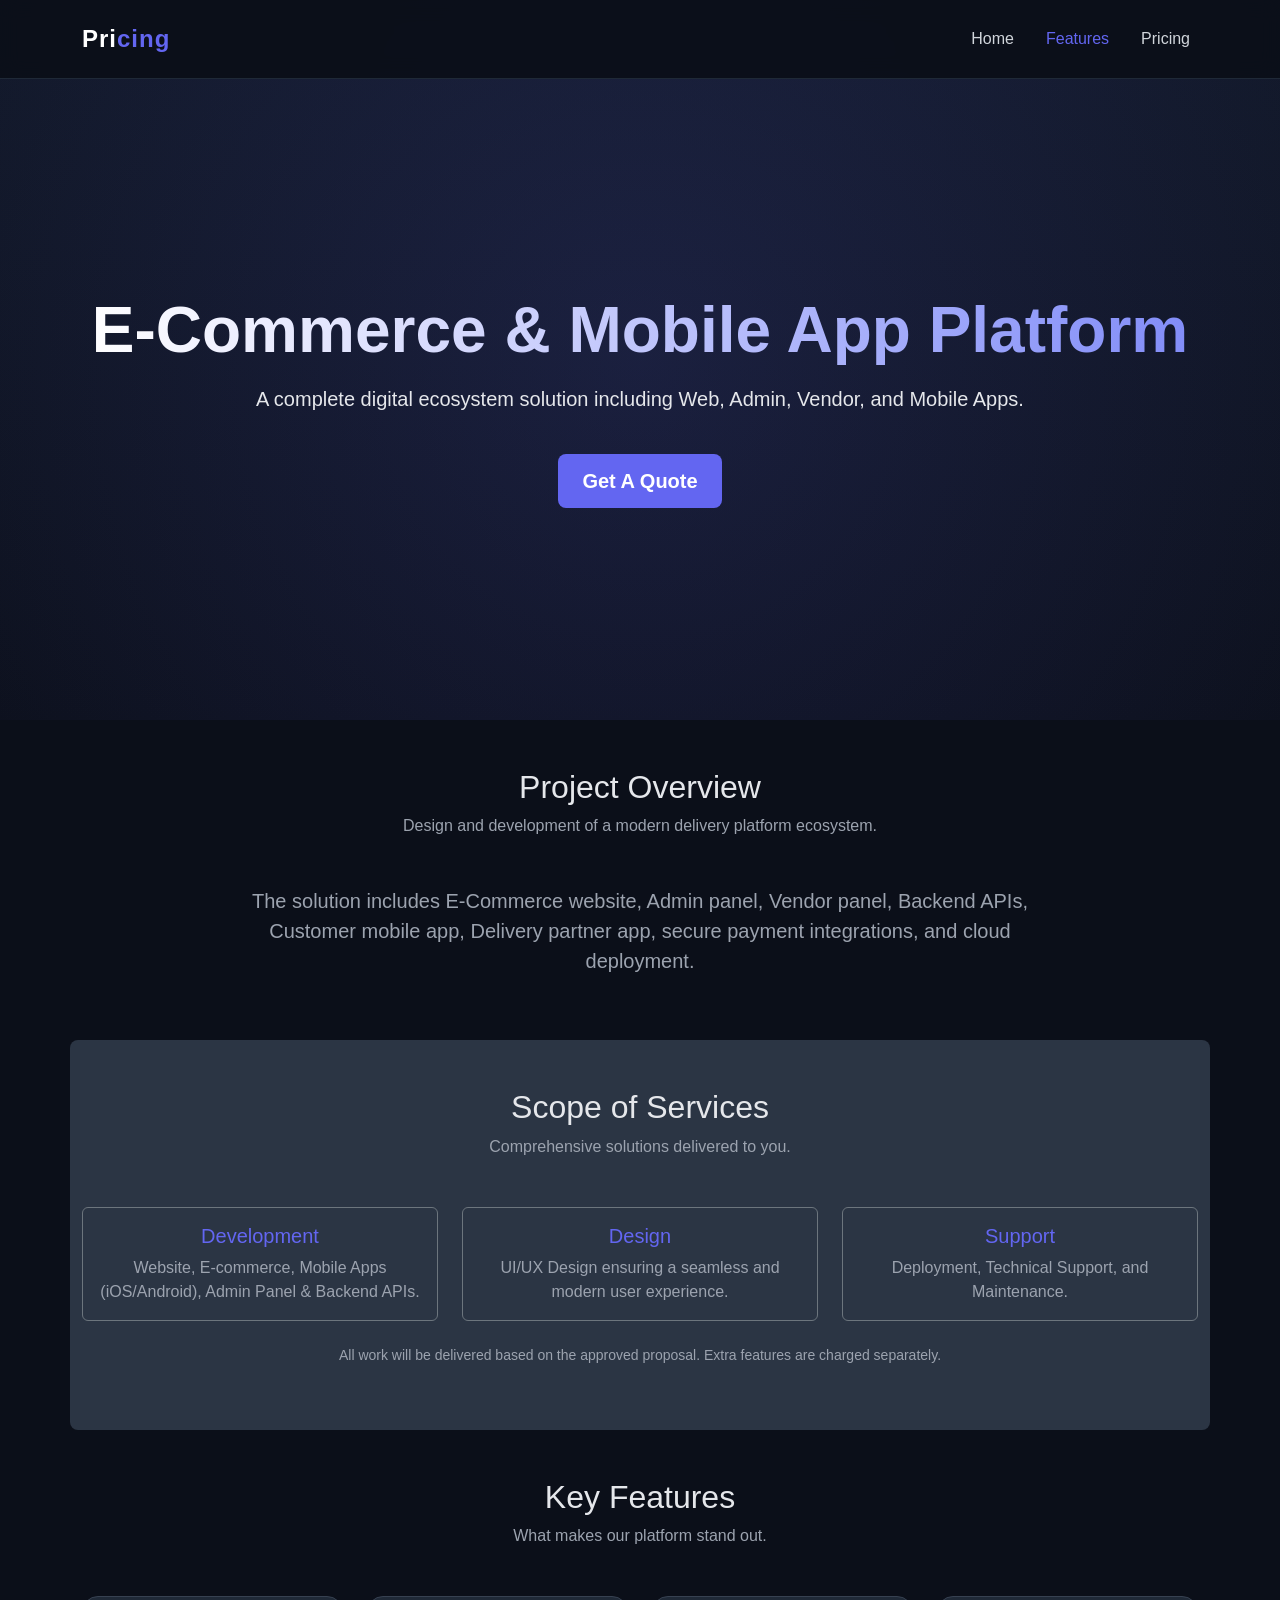
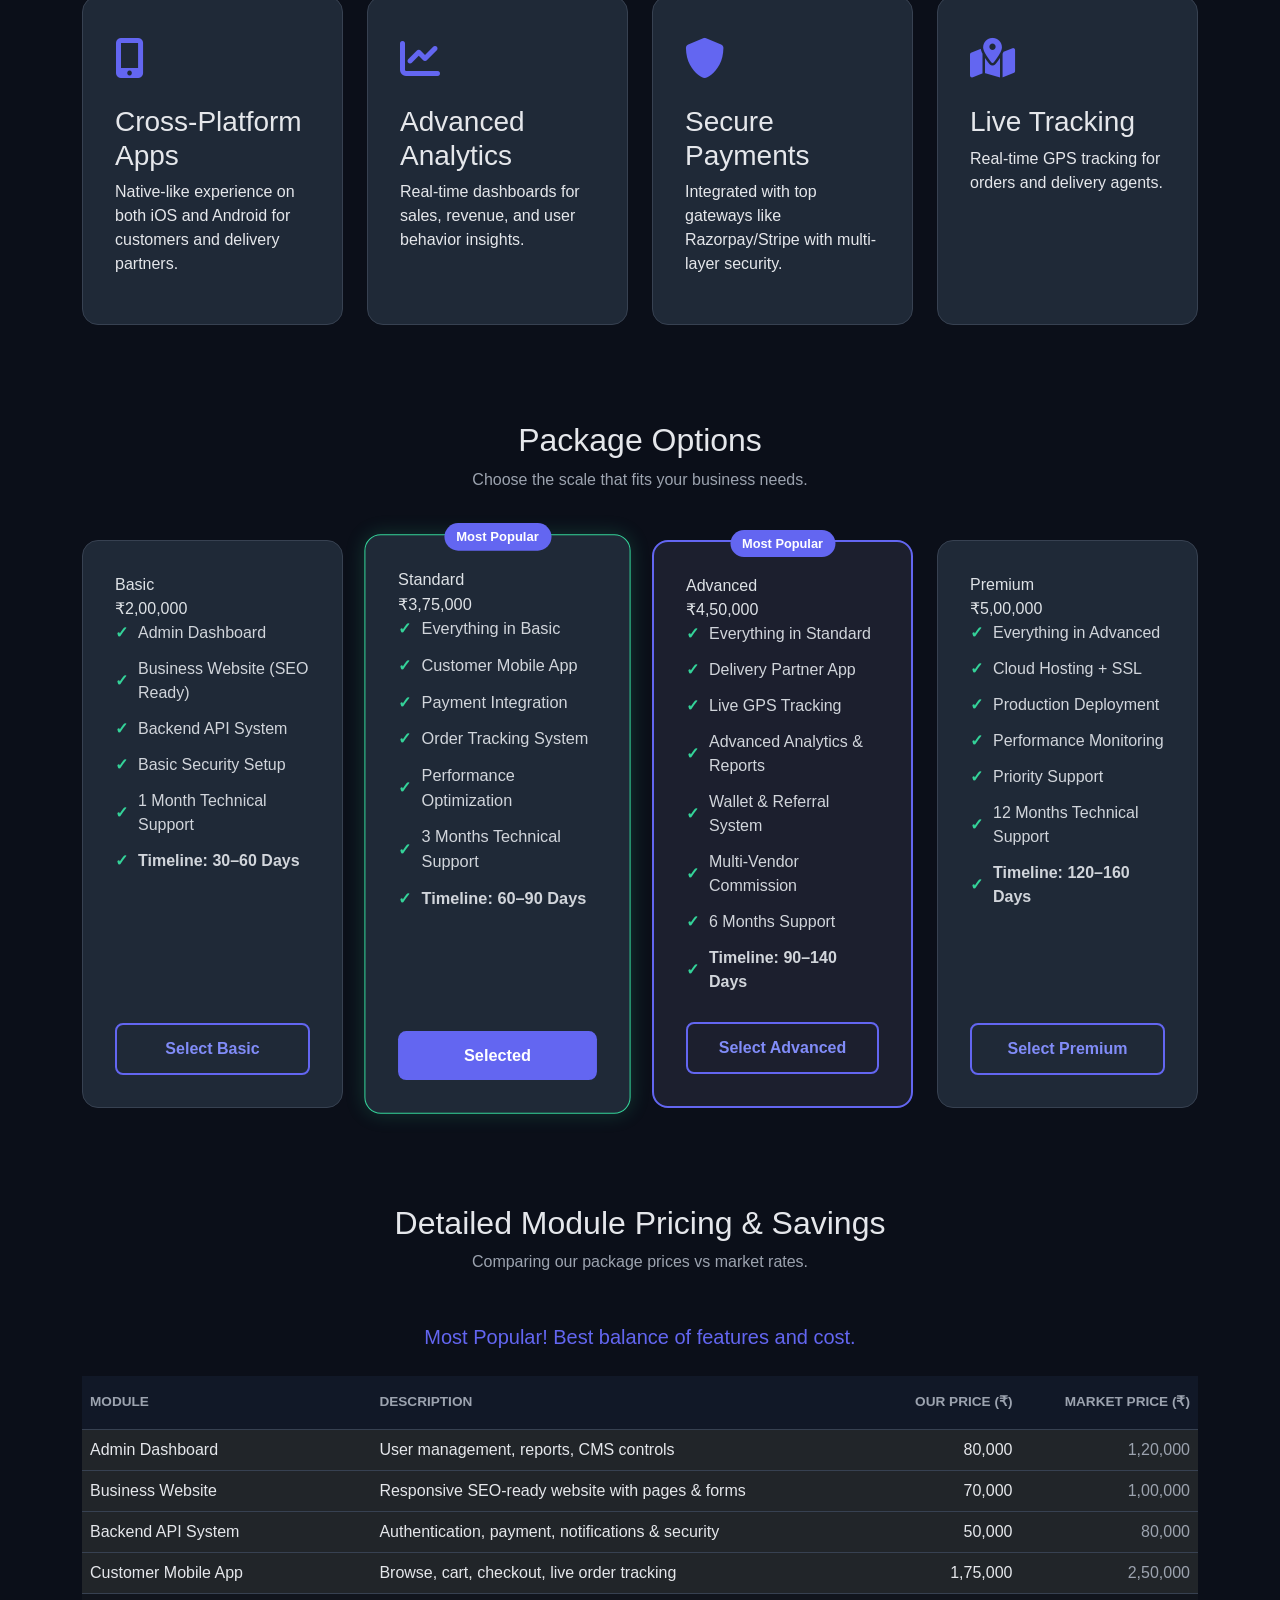
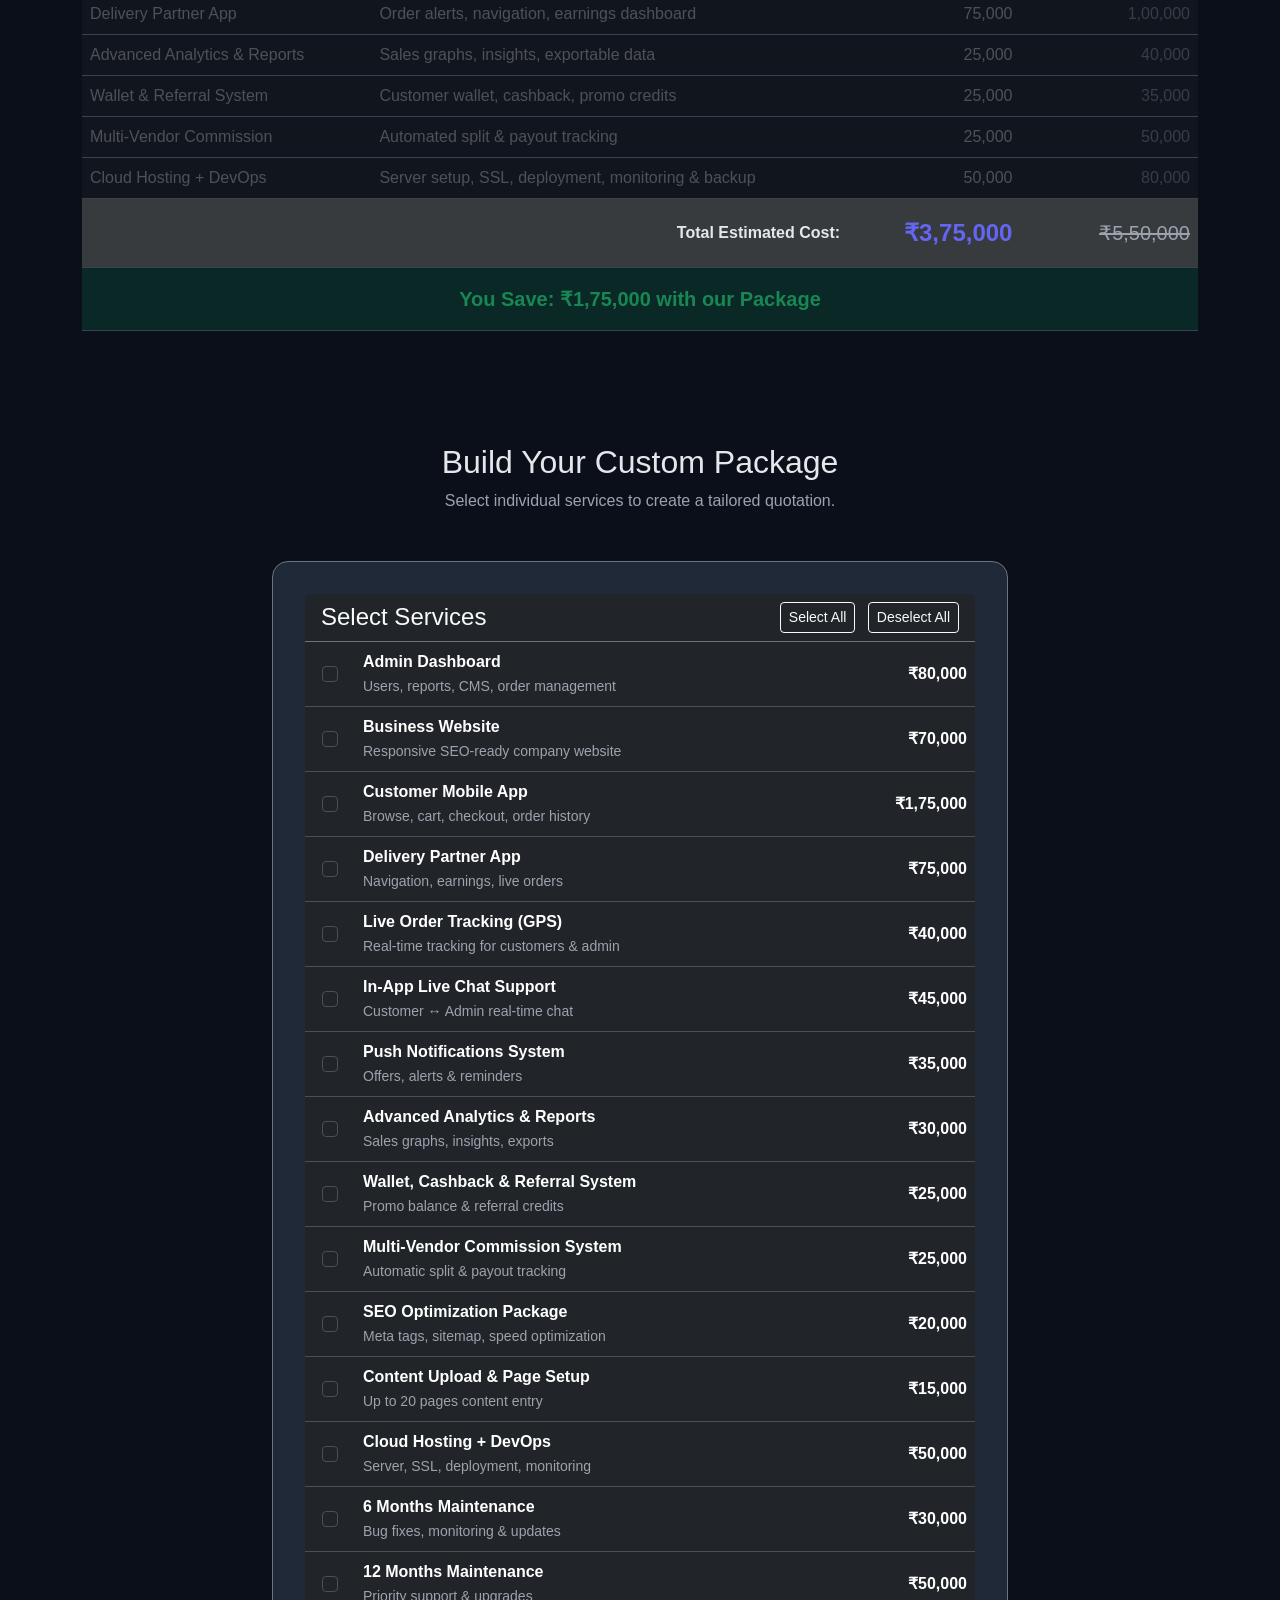
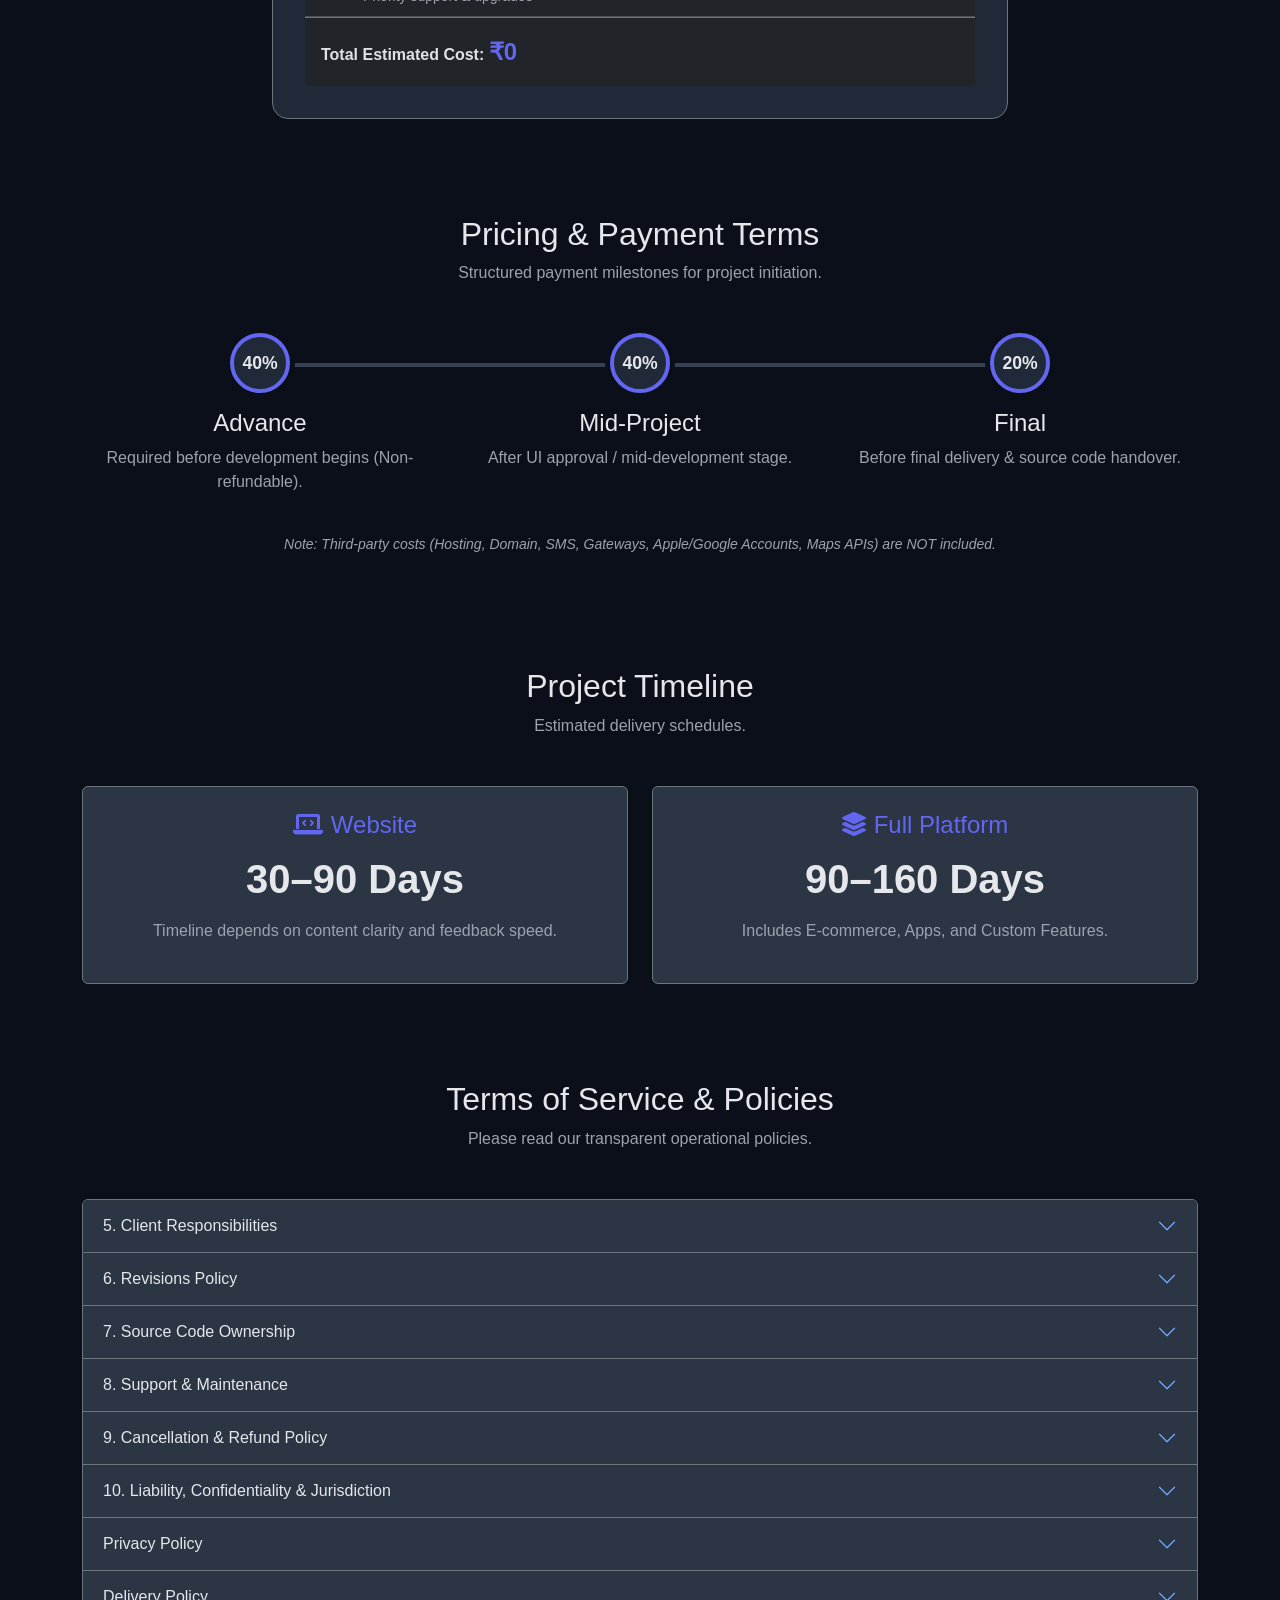
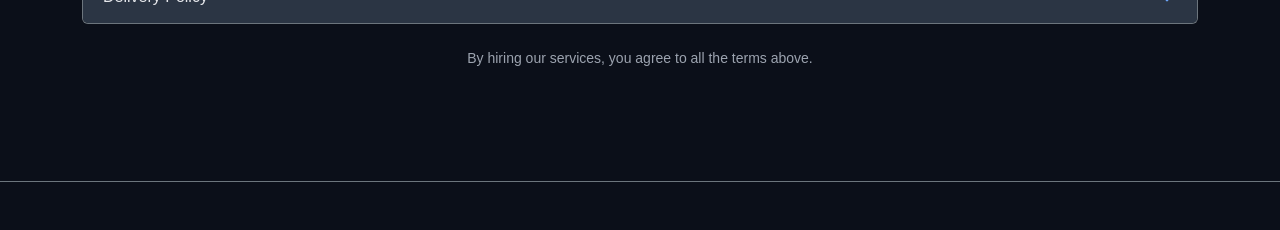
==== commit da2df946: "Update index.html" ====
--- a/index.html
+++ b/index.html
@@ -128,68 +128,86 @@
             <p class="section-subtitle">Choose the scale that fits your business needs.</p>
         </div>
 
-        <div class="row g-4 justify-content-center">
-            <!-- Basic Package -->
-            <div class="col-md-6 col-lg-4">
-                <div class="card h-100" data-package="basic">
-                    <div class="plan-name">Basic</div>
-                    <div class="plan-price">₹2,00,000</div>
-                    <ul class="plan-features list-unstyled">
-                        <li>Basic Admin Dashboard</li>
-                        <li>Vendor: Products & Orders</li>
-                        <li>Core Backend APIs</li>
-                        <li>Basic Customer App (Browse & Order)</li>
-                        <li>Basic Delivery App (Order Updates)</li>
-                        <li>Single Payment Gateway</li>
-                        <li>Basic Cloud Setup</li>
-                        <li>1 Month Maintenance</li>
-                        <li><strong>Timeline: 60–90 Days</strong></li>
-                    </ul>
-                    <button class="btn btn-outline-custom w-100 mt-auto select-plan-btn" data-target="basic">Select Basic</button>
-                </div>
-            </div>
-
-            <!-- Standard Package -->
-            <div class="col-md-6 col-lg-4">
-                <div class="card popular h-100" data-package="standard">
-                    <div class="badge-popular">Most Popular</div>
-                    <div class="plan-name">Standard</div>
-                    <div class="plan-price">₹3,00,000</div>
-                    <ul class="plan-features list-unstyled">
-                        <li>Advanced Admin Reports</li>
-                        <li>Vendor: Earnings & Delivery</li>
-                        <li>Secure APIs + Alerts</li>
-                        <li>App: Payment & Tracking</li>
-                        <li>Delivery: Navigation & Earnings</li>
-                        <li>Gateway + Wallet</li>
-                        <li>SSL + Cloud Backup</li>
-                        <li>3 Months Maintenance</li>
-                        <li><strong>Timeline: 90–120 Days</strong></li>
-                    </ul>
-                    <button class="btn btn-primary-custom w-100 mt-auto select-plan-btn" data-target="standard">Select Standard</button>
-                </div>
-            </div>
-
-            <!-- Advanced Package -->
-            <div class="col-md-6 col-lg-4">
-                <div class="card h-100" data-package="advanced">
-                    <div class="plan-name">Advanced</div>
-                    <div class="plan-price">₹4,50,000</div>
-                    <ul class="plan-features list-unstyled">
-                        <li>Full Analytics Admin</li>
-                        <li>Vendor: Multi-vendor Commission</li>
-                        <li>Scalable Micro-services</li>
-                        <li>App: Realtime Offers</li>
-                        <li>Delivery: Live Tracking</li>
-                        <li>Multi-payment Settlement</li>
-                        <li>Enterprise Security</li>
-                        <li>6 Months Maintenance</li>
-                        <li><strong>Timeline: 120–160 Days</strong></li>
-                    </ul>
-                    <button class="btn btn-outline-custom w-100 mt-auto select-plan-btn" data-target="advanced">Select Advanced</button>
-                </div>
-            </div>
-        </div>
+<div class="row g-4 justify-content-center">
+
+<!-- BASIC -->
+<div class="col-md-6 col-lg-3">
+<div class="card h-100" data-package="basic">
+<div class="plan-name">Basic</div>
+<div class="plan-price">₹2,00,000</div>
+<ul class="plan-features list-unstyled">
+<li>Admin Dashboard</li>
+<li>Business Website (SEO Ready)</li>
+<li>Backend API System</li>
+<li>Basic Security Setup</li>
+<li>1 Month Technical Support</li>
+<li><strong>Timeline: 30–60 Days</strong></li>
+</ul>
+<button class="btn btn-outline-custom w-100 mt-auto select-plan-btn" data-target="basic">Select Basic</button>
+</div>
+</div>
+
+<!-- STANDARD -->
+<div class="col-md-6 col-lg-3">
+<div class="card h-100" data-package="standard">
+
+<div class="badge-popular">Most Popular</div>
+<div class="plan-name">Standard</div>
+<div class="plan-price">₹3,75,000</div>
+<ul class="plan-features list-unstyled">
+<li>Everything in Basic</li>
+<li>Customer Mobile App</li>
+<li>Payment Integration</li>
+<li>Order Tracking System</li>
+<li>Performance Optimization</li>
+<li>3 Months Technical Support</li>
+<li><strong>Timeline: 60–90 Days</strong></li>
+</ul>
+<button class="btn btn-primary-custom w-100 mt-auto select-plan-btn" data-target="standard">Select Standard</button>
+</div>
+</div>
+
+<!-- ADVANCED -->
+<div class="col-md-6 col-lg-3">
+  <div class="card popular h-100" data-package="advanced">
+<div class="badge-popular">Most Popular</div>
+<div class="plan-name">Advanced</div>
+<div class="plan-price">₹4,50,000</div>
+<ul class="plan-features list-unstyled">
+<li>Everything in Standard</li>
+<li>Delivery Partner App</li>
+<li>Live GPS Tracking</li>
+<li>Advanced Analytics & Reports</li>
+<li>Wallet & Referral System</li>
+<li>Multi-Vendor Commission</li>
+<li>6 Months Support</li>
+<li><strong>Timeline: 90–140 Days</strong></li>
+</ul>
+<button class="btn btn-outline-custom w-100 mt-auto select-plan-btn" data-target="advanced">Select Advanced</button>
+</div>
+</div>
+
+<!-- PREMIUM -->
+<div class="col-md-6 col-lg-3">
+<div class="card h-100" data-package="premium">
+<div class="plan-name">Premium</div>
+<div class="plan-price">₹5,00,000</div>
+<ul class="plan-features list-unstyled">
+<li>Everything in Advanced</li>
+<li>Cloud Hosting + SSL</li>
+<li>Production Deployment</li>
+<li>Performance Monitoring</li>
+<li>Priority Support</li>
+<li>12 Months Technical Support</li>
+<li><strong>Timeline: 120–160 Days</strong></li>
+</ul>
+<button class="btn btn-outline-custom w-100 mt-auto select-plan-btn" data-target="premium">Select Premium</button>
+</div>
+</div>
+
+</div>
+
+
     </section>
 
     <!-- detailed Pricing -->
@@ -214,64 +232,76 @@
                     </tr>
                 </thead>
                 <tbody>
-                    <tr data-packages="basic,standard,advanced">
-                        <td>Admin Web Panel</td>
-                        <td>Dashboard, reports, CMS, user & order management</td>
-                        <td class="text-end">80,000</td>
-                        <td class="text-end text-muted">1,20,000</td>
-                    </tr>
-                    <tr data-packages="basic,standard,advanced">
-                        <td>Vendor/Store Panel</td>
-                        <td>Inventory, orders, earnings, delivery control</td>
-                        <td class="text-end">60,000</td>
-                        <td class="text-end text-muted">95,000</td>
-                    </tr>
-                    <tr data-packages="basic,standard,advanced">
-                        <td>Backend API System</td>
-                        <td>Authentication, payment, notifications, security</td>
-                        <td class="text-end">60,000</td>
-                        <td class="text-end text-muted">85,000</td>
-                    </tr>
-                    <tr data-packages="standard,advanced">
-                        <td>Customer Mobile App</td>
-                        <td>Browse, cart, checkout, live tracking</td>
-                        <td class="text-end">90,000</td>
-                        <td class="text-end text-muted">1,50,000</td>
-                    </tr>
-                    <tr data-packages="standard,advanced">
-                        <td>Delivery Partner App</td>
-                        <td>Order alerts, navigation, earnings</td>
-                        <td class="text-end">75,000</td>
-                        <td class="text-end text-muted">1,00,000</td>
-                    </tr>
-
-                    <!-- Extra Modules -->
-                    <tr data-packages="advanced" class="advanced-module">
-                        <td>Advanced Reporting & Analytics</td>
-                        <td>Detailed sales reports, heatmaps, exportable data</td>
-                        <td class="text-end">25,000</td>
-                        <td class="text-end text-muted">40,000</td>
-                    </tr>
-                    <tr data-packages="advanced" class="advanced-module">
-                        <td>Wallet System</td>
-                        <td>Customer wallet, cashback, referral credits</td>
-                        <td class="text-end">25,000</td>
-                        <td class="text-end text-muted">35,000</td>
-                    </tr>
-                     <tr data-packages="advanced" class="advanced-module">
-                        <td>Multi-Vendor Commission</td>
-                        <td>Automated splits, payout management</td>
+
+<!-- BASIC CORE -->
+<tr data-packages="basic,standard,advanced,premium">
+<td>Admin Dashboard</td>
+<td>User management, reports, CMS controls</td>
+<td class="text-end">80,000</td>
+<td class="text-end text-muted">1,20,000</td>
+</tr>
+
+<tr data-packages="basic,standard,advanced,premium">
+<td>Business Website</td>
+<td>Responsive SEO-ready website with pages & forms</td>
+<td class="text-end">70,000</td>
+<td class="text-end text-muted">1,00,000</td>
+</tr>
+
+<tr data-packages="basic,standard,advanced,premium">
+<td>Backend API System</td>
+<td>Authentication, payment, notifications & security</td>
+<td class="text-end">50,000</td>
+<td class="text-end text-muted">80,000</td>
+</tr>
+
+<!-- STANDARD ADDITIONS -->
+<tr data-packages="standard,advanced,premium">
+<td>Customer Mobile App</td>
+<td>Browse, cart, checkout, live order tracking</td>
+<td class="text-end">1,75,000</td>
+<td class="text-end text-muted">2,50,000</td>
+</tr>
+
+<!-- ADVANCED ADDITIONS -->
+<tr data-packages="advanced,premium">
+<td>Delivery Partner App</td>
+<td>Order alerts, navigation, earnings dashboard</td>
+<td class="text-end">75,000</td>
+<td class="text-end text-muted">1,00,000</td>
+</tr>
+
+<tr data-packages="advanced,premium">
+<td>Advanced Analytics & Reports</td>
+<td>Sales graphs, insights, exportable data</td>
 <td class="text-end">25,000</td>
-                        <td class="text-end text-muted">50,000</td>
-                    </tr>
-                    <tr data-packages="advanced">
-                        <td>Cloud & DevOps</td>
-                        <td>Server, SSL, backup, deployment</td>
-                        <td class="text-end">35,000</td>
-
-                        <td class="text-end text-muted">40,000</td>
-                    </tr>
-                </tbody>
+<td class="text-end text-muted">40,000</td>
+</tr>
+
+<tr data-packages="advanced,premium">
+<td>Wallet & Referral System</td>
+<td>Customer wallet, cashback, promo credits</td>
+<td class="text-end">25,000</td>
+<td class="text-end text-muted">35,000</td>
+</tr>
+
+<tr data-packages="advanced,premium">
+<td>Multi-Vendor Commission</td>
+<td>Automated split & payout tracking</td>
+<td class="text-end">25,000</td>
+<td class="text-end text-muted">50,000</td>
+</tr>
+
+<!-- PREMIUM ADDITIONS -->
+<tr data-packages="premium">
+<td>Cloud Hosting + DevOps</td>
+<td>Server setup, SSL, deployment, monitoring & backup</td>
+<td class="text-end">50,000</td>
+<td class="text-end text-muted">80,000</td>
+</tr>
+
+</tbody>
+
                 <tfoot>
                     <tr class="total-row table-active">
                         <td colspan="2" class="text-end fw-bold py-3 pe-4">Total Estimated Cost:</td>
@@ -289,6 +319,187 @@
             </table>
         </div>
     </section>
+
+    <!-- Custom Quote Calculator -->
+    <section class="container py-5" id="custom-quote">
+        <div class="text-center mb-5">
+            <h2 class="section-title">Build Your Custom Package</h2>
+            <p class="section-subtitle">Select individual services to create a tailored quotation.</p>
+        </div>
+
+        <div class="row g-4">
+            <div class="col-lg-8 mx-auto">
+                <div class="card border-secondary">
+                    <div class="card-header bg-dark border-secondary d-flex justify-content-between align-items-center">
+                        <h4 class="mb-0 text-light">Select Services</h4>
+                        <div>
+                            <button class="btn btn-sm btn-outline-light me-2" id="select-all-btn">Select All</button>
+                            <button class="btn btn-sm btn-outline-light" id="deselect-all-btn">Deselect All</button>
+                        </div>
+                    </div>
+                    <div class="card-body p-0">
+                        <div class="table-responsive custom-quote-scroll-container">
+                            <table class="table table-dark table-hover mb-0 align-middle" id="custom-quote-table">
+                                <tbody>
+
+                                <!-- CORE SYSTEM -->
+                                <tr>
+                                <td class="text-center" style="width: 50px;"><input class="form-check-input service-checkbox" type="checkbox" value="80000" id="check-admin"></td>
+                                <td>
+                                <strong>Admin Dashboard</strong><br>
+                                <small class="text-muted">Users, reports, CMS, order management</small>
+                                </td>
+                                <td class="text-end fw-bold">₹80,000</td>
+                                </tr>
+
+                                <tr>
+                                <td class="text-center"><input class="form-check-input service-checkbox" type="checkbox" value="70000" id="check-website"></td>
+                                <td>
+                                <strong>Business Website</strong><br>
+                                <small class="text-muted">Responsive SEO-ready company website</small>
+                                </td>
+                                <td class="text-end fw-bold">₹70,000</td>
+                                </tr>
+
+
+                                <!-- MOBILE APPS -->
+                                <tr>
+                                <td class="text-center"><input class="form-check-input service-checkbox" type="checkbox" value="175000" id="check-customer-app"></td>
+                                <td>
+                                <strong>Customer Mobile App</strong><br>
+                                <small class="text-muted">Browse, cart, checkout, order history</small>
+                                </td>
+                                <td class="text-end fw-bold">₹1,75,000</td>
+                                </tr>
+
+                                <tr>
+                                <td class="text-center"><input class="form-check-input service-checkbox" type="checkbox" value="75000" id="check-delivery-app"></td>
+                                <td>
+                                <strong>Delivery Partner App</strong><br>
+                                <small class="text-muted">Navigation, earnings, live orders</small>
+                                </td>
+                                <td class="text-end fw-bold">₹75,000</td>
+                                </tr>
+
+                                <tr>
+                                <td class="text-center"><input class="form-check-input service-checkbox" type="checkbox" value="40000" id="check-live-tracking"></td>
+                                <td>
+                                <strong>Live Order Tracking (GPS)</strong><br>
+                                <small class="text-muted">Real-time tracking for customers & admin</small>
+                                </td>
+                                <td class="text-end fw-bold">₹40,000</td>
+                                </tr>
+
+                                <tr>
+                                <td class="text-center"><input class="form-check-input service-checkbox" type="checkbox" value="45000" id="check-live-chat"></td>
+                                <td>
+                                <strong>In-App Live Chat Support</strong><br>
+                                <small class="text-muted">Customer ↔ Admin real-time chat</small>
+                                </td>
+                                <td class="text-end fw-bold">₹45,000</td>
+                                </tr>
+
+                                <tr>
+                                <td class="text-center"><input class="form-check-input service-checkbox" type="checkbox" value="35000" id="check-push-notif"></td>
+                                <td>
+                                <strong>Push Notifications System</strong><br>
+                                <small class="text-muted">Offers, alerts & reminders</small>
+                                </td>
+                                <td class="text-end fw-bold">₹35,000</td>
+                                </tr>
+
+                                <!-- ADMIN & BUSINESS FEATURES -->
+                                <tr>
+                                <td class="text-center"><input class="form-check-input service-checkbox" type="checkbox" value="30000" id="check-analytics"></td>
+                                <td>
+                                <strong>Advanced Analytics & Reports</strong><br>
+                                <small class="text-muted">Sales graphs, insights, exports</small>
+                                </td>
+                                <td class="text-end fw-bold">₹30,000</td>
+                                </tr>
+
+                                <tr>
+                                <td class="text-center"><input class="form-check-input service-checkbox" type="checkbox" value="25000" id="check-wallet"></td>
+                                <td>
+                                <strong>Wallet, Cashback & Referral System</strong><br>
+                                <small class="text-muted">Promo balance & referral credits</small>
+                                </td>
+                                <td class="text-end fw-bold">₹25,000</td>
+                                </tr>
+
+                                <tr>
+                                <td class="text-center"><input class="form-check-input service-checkbox" type="checkbox" value="25000" id="check-commission"></td>
+                                <td>
+                                <strong>Multi-Vendor Commission System</strong><br>
+                                <small class="text-muted">Automatic split & payout tracking</small>
+                                </td>
+                                <td class="text-end fw-bold">₹25,000</td>
+                                </tr>
+
+                                <!-- WEBSITE ADD-ONS -->
+                                <tr>
+                                <td class="text-center"><input class="form-check-input service-checkbox" type="checkbox" value="20000" id="check-seo"></td>
+                                <td>
+                                <strong>SEO Optimization Package</strong><br>
+                                <small class="text-muted">Meta tags, sitemap, speed optimization</small>
+                                </td>
+                                <td class="text-end fw-bold">₹20,000</td>
+                                </tr>
+
+                                <tr>
+                                <td class="text-center"><input class="form-check-input service-checkbox" type="checkbox" value="15000" id="check-content"></td>
+                                <td>
+                                <strong>Content Upload & Page Setup</strong><br>
+                                <small class="text-muted">Up to 20 pages content entry</small>
+                                </td>
+                                <td class="text-end fw-bold">₹15,000</td>
+                                </tr>
+
+                                <!-- HOSTING & MAINTENANCE -->
+                                <tr>
+                                <td class="text-center"><input class="form-check-input service-checkbox" type="checkbox" value="50000" id="check-hosting"></td>
+                                <td>
+                                <strong>Cloud Hosting + DevOps</strong><br>
+                                <small class="text-muted">Server, SSL, deployment, monitoring</small>
+                                </td>
+                                <td class="text-end fw-bold">₹50,000</td>
+                                </tr>
+
+                                <tr>
+                                <td class="text-center"><input class="form-check-input service-checkbox" type="checkbox" value="30000" id="check-maint-6"></td>
+                                <td>
+                                <strong>6 Months Maintenance</strong><br>
+                                <small class="text-muted">Bug fixes, monitoring & updates</small>
+                                </td>
+                                <td class="text-end fw-bold">₹30,000</td>
+                                </tr>
+
+                                <tr>
+                                <td class="text-center"><input class="form-check-input service-checkbox" type="checkbox" value="50000" id="check-maint-12"></td>
+                                <td>
+                                <strong>12 Months Maintenance</strong><br>
+                                <small class="text-muted">Priority support & upgrades</small>
+                                </td>
+                                <td class="text-end fw-bold">₹50,000</td>
+                                </tr>
+
+                                </tbody>
+                            </table>
+                        </div>
+                    </div>
+                   <div class="card-footer bg-dark border-secondary p-3 d-flex justify-content-between align-items-center">
+                        <div>
+                             <strong>Total Estimated Cost: </strong>
+                             <span id="custom-total-price" class="text-highlight fs-4 fw-bold">₹0</span>
+                        </div>
+                        <!-- <button class="btn btn-primary-custom" id="print-quote-btn"><i class="fas fa-print me-2"></i>Print Quotation</button> -->
+                    </div>
+                </div>
+            </div>
+        </div>
+    </section>
+
+
 
     <!-- Payment Terms -->
     <section class="container py-5">
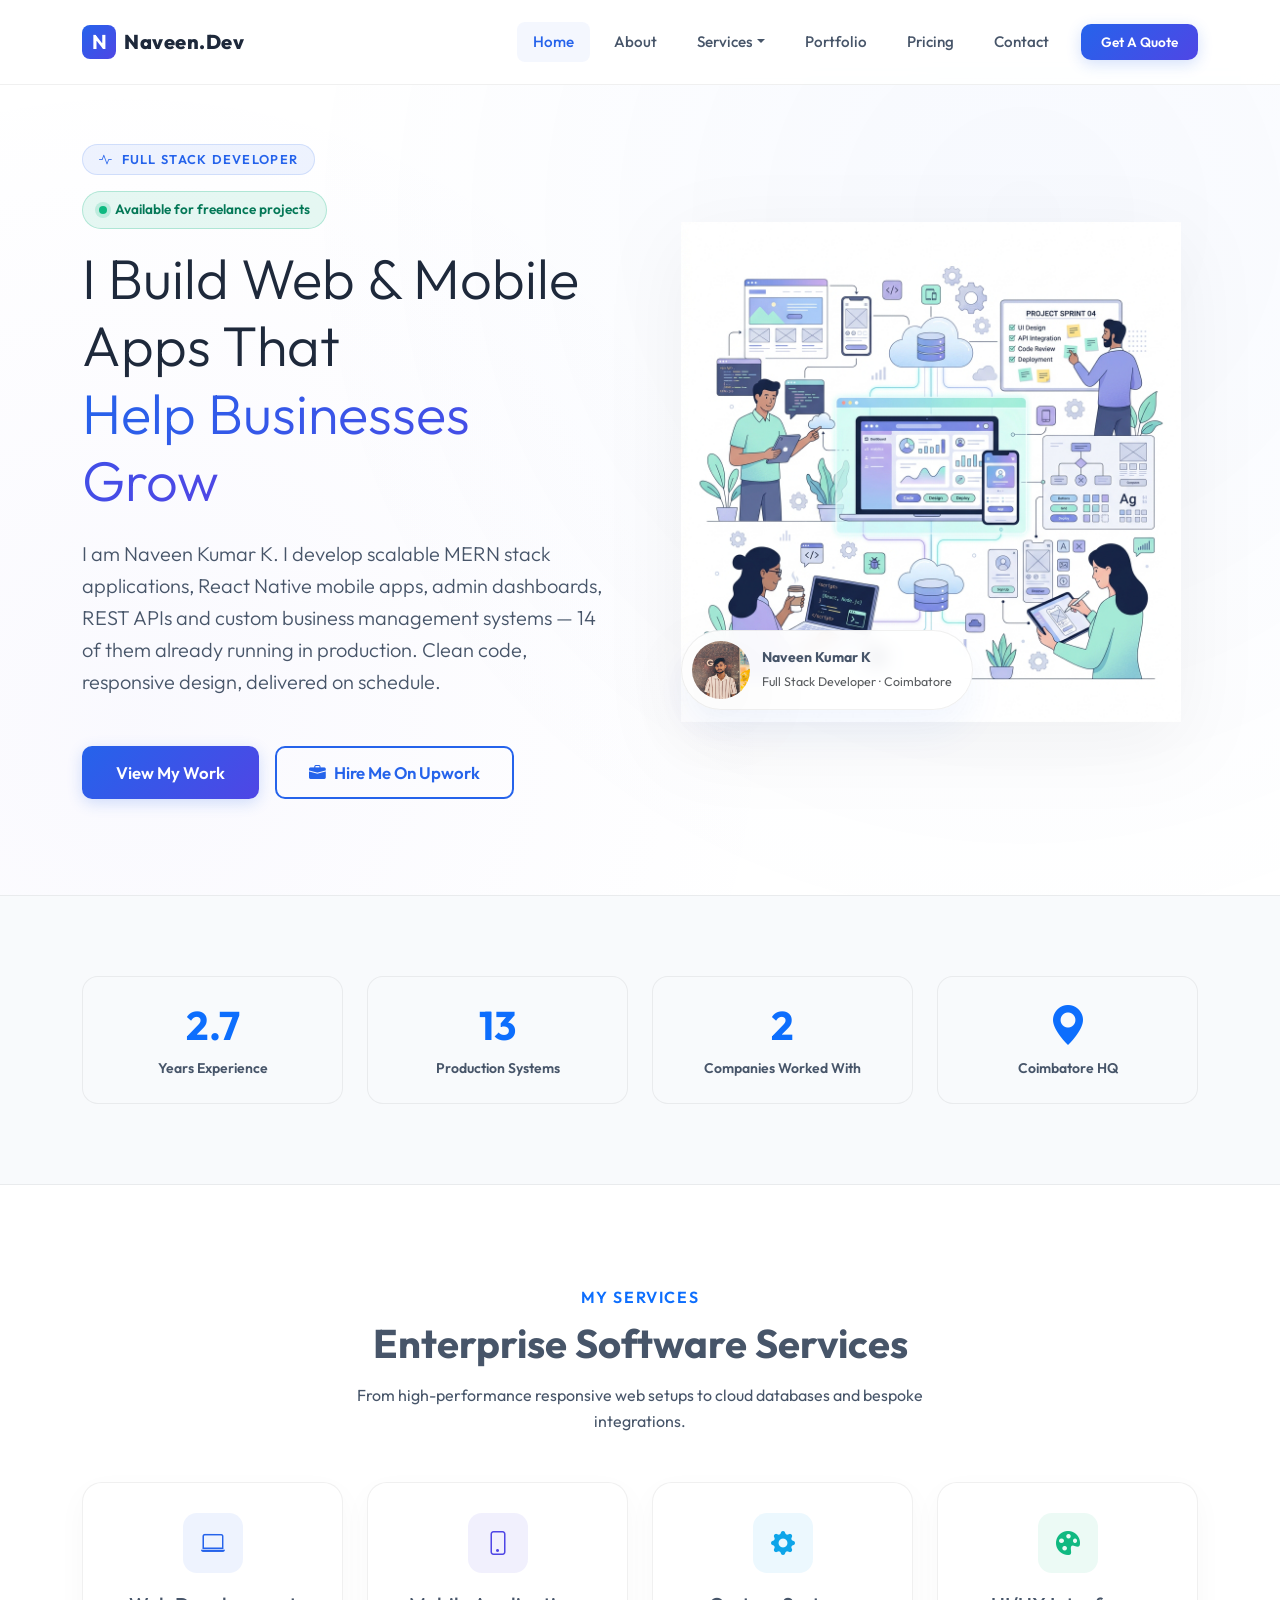
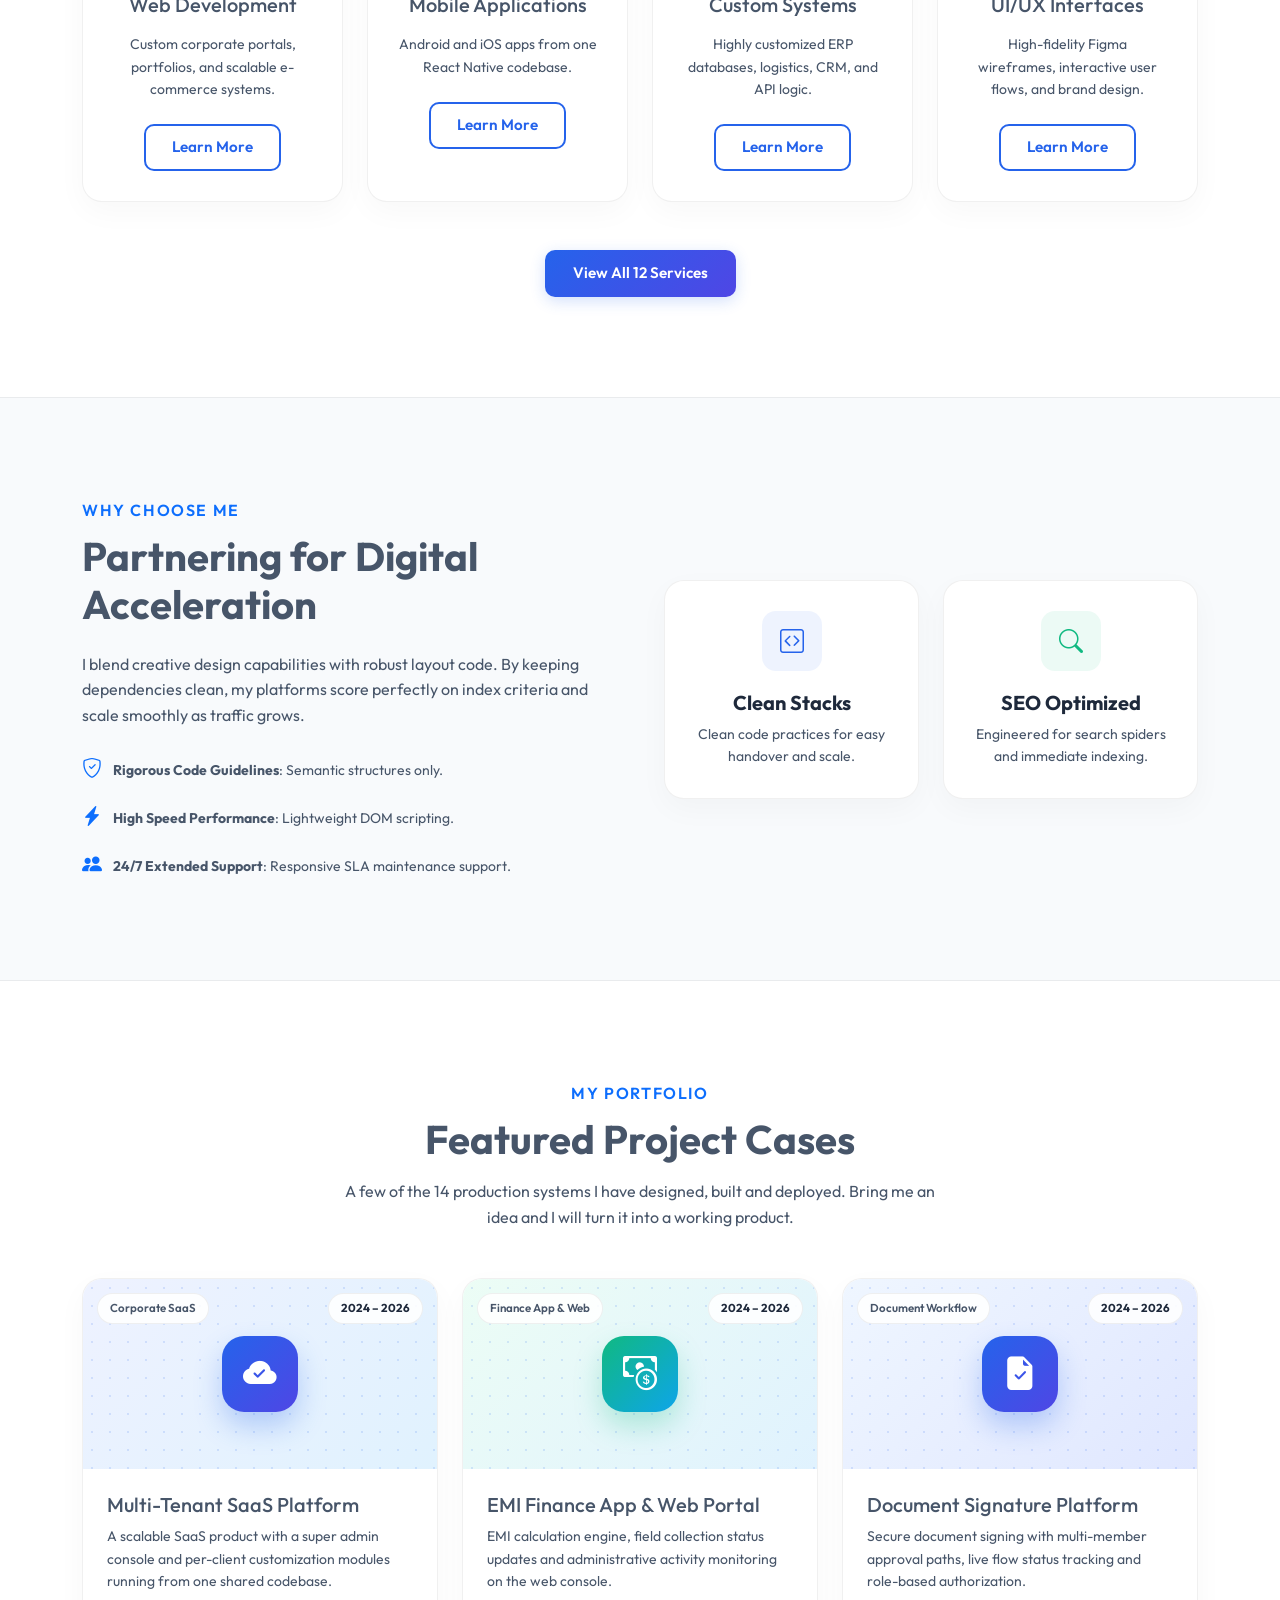
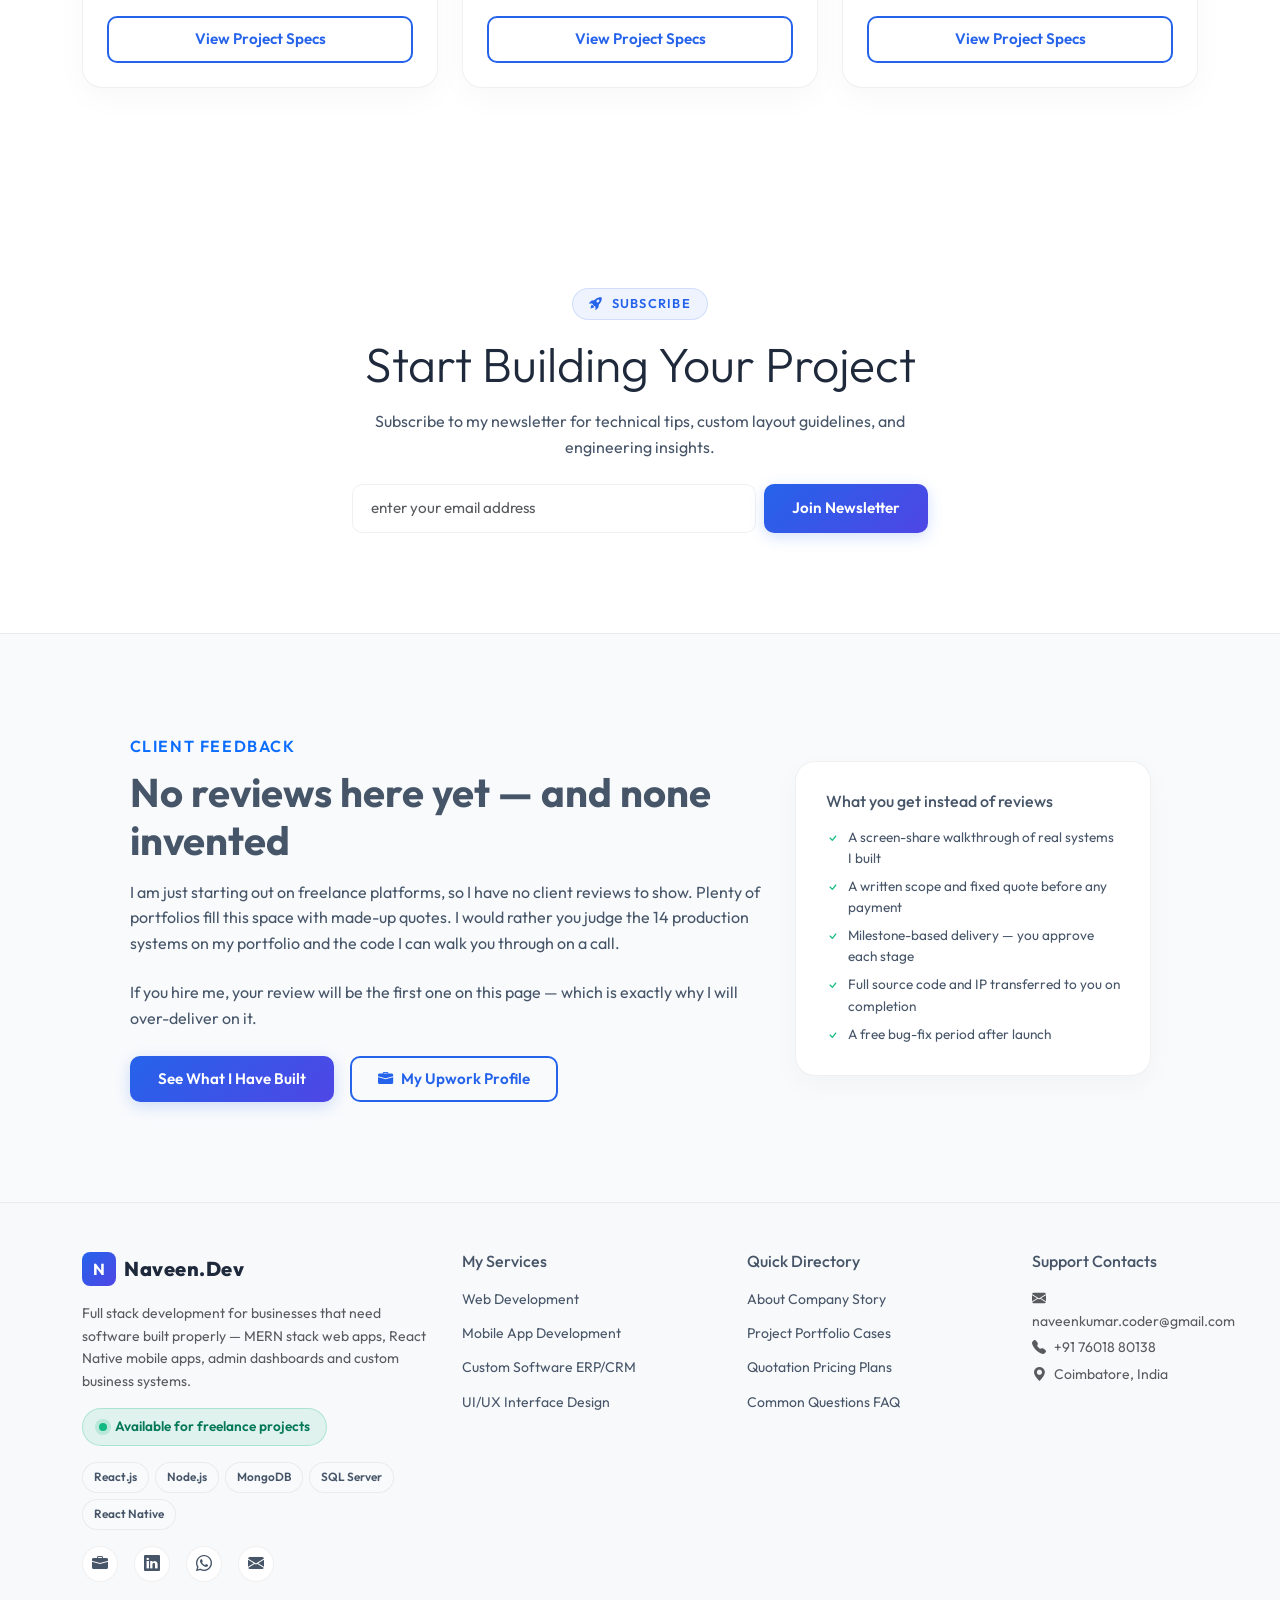
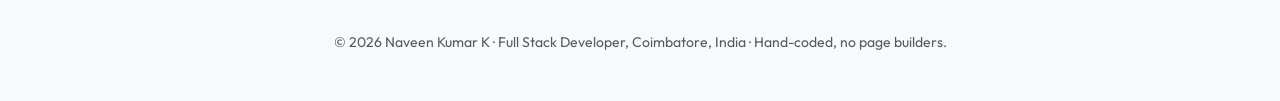
==== commit b4b91bc3: "Add files via upload" ====
--- a/index.html
+++ b/index.html
@@ -1,719 +1,432 @@
 <!DOCTYPE html>
-<html lang="en" data-bs-theme="dark">
+<html lang="en">
 <head>
     <meta charset="UTF-8">
     <meta name="viewport" content="width=device-width, initial-scale=1.0">
-    <title>E-Commerce & App Development Pricing</title>
+    <title>Naveen Kumar K | Transforming Ideas Into Powerful Digital Products</title>
+    <meta name="description" content="Naveen Kumar K is a Full Stack Developer in Coimbatore building websites, mobile apps, SaaS platforms, ERP, POS and custom software with React, React Native, Node.js, MongoDB and SQL Server.">
+    <link rel="icon" href="data:image/svg+xml,%3Csvg xmlns='http://www.w3.org/2000/svg' viewBox='0 0 100 100'%3E%3Crect width='100' height='100' rx='22' fill='%232563EB'/%3E%3Ctext x='50' y='70' font-family='Outfit,Arial,sans-serif' font-size='58' font-weight='700' fill='white' text-anchor='middle'%3EN.%3C/text%3E%3C/svg%3E">
+    <!-- Link preview for WhatsApp, LinkedIn and Upwork proposals -->
+    <!-- TODO: replace SITE_URL with your live domain once the site is hosted -->
+    <meta property="og:type" content="website">
+    <meta property="og:title" content="Naveen Kumar K | Transforming Ideas Into Powerful Digital Products">
+    <meta property="og:description" content="Naveen Kumar K is a Full Stack Developer in Coimbatore building websites, mobile apps, SaaS platforms, ERP, POS and custom software with React, React Native, Node.js, MongoDB and SQL Server.">
+    <meta property="og:image" content="SITE_URL/hero_tech.png">
+    <meta property="og:site_name" content="Naveen.Dev - Naveen Kumar K">
+    <meta name="twitter:card" content="summary_large_image">
+    <meta name="twitter:title" content="Naveen Kumar K | Transforming Ideas Into Powerful Digital Products">
+    <meta name="twitter:description" content="Naveen Kumar K is a Full Stack Developer in Coimbatore building websites, mobile apps, SaaS platforms, ERP, POS and custom software with React, React Native, Node.js, MongoDB and SQL Server.">
+    <meta name="author" content="Naveen Kumar K">
+    <link rel="preconnect" href="https://fonts.googleapis.com">
+    <link rel="preconnect" href="https://fonts.gstatic.com" crossorigin>
+    <link rel="preconnect" href="https://cdn.jsdelivr.net" crossorigin>
+    <link href="https://fonts.googleapis.com/css2?family=Outfit:wght@300;400;500;600;700;800&display=swap" rel="stylesheet">
     <!-- Bootstrap 5 CSS -->
-    <link href="https://cdn.jsdelivr.net/npm/bootstrap@5.3.0/dist/css/bootstrap.min.css" rel="stylesheet">
-    <!-- Font Awesome -->
-    <link rel="stylesheet" href="https://cdnjs.cloudflare.com/ajax/libs/font-awesome/6.0.0/css/all.min.css">
+    <link href="https://cdn.jsdelivr.net/npm/bootstrap@5.3.2/dist/css/bootstrap.min.css" rel="stylesheet">
+    <!-- Bootstrap Icons -->
+    <link rel="stylesheet" href="https://cdn.jsdelivr.net/npm/bootstrap-icons@1.11.3/font/bootstrap-icons.min.css">
     <!-- Custom Style -->
     <link rel="stylesheet" href="style.css">
 </head>
-<body data-bs-spy="scroll" data-bs-target="#navbarNav" data-bs-offset="100">
-
-    <!-- Navigation Bar -->
-    <nav class="navbar navbar-expand-lg navbar-dark fixed-top">
-        <div class="container">
-            <a class="navbar-brand logo" href="#">Pri<span class="text-highlight">cing</span></a>
-            <button class="navbar-toggler" type="button" data-bs-toggle="collapse" data-bs-target="#navbarNav" aria-controls="navbarNav" aria-expanded="false" aria-label="Toggle navigation">
+<body class="d-flex flex-column min-vh-100">
+
+    <!-- Page Preloader -->
+    <div class="preloader" id="preloader">
+        <div class="spinner-custom"></div>
+    </div>
+
+    <!-- Navigation Bar with Mega Menu -->
+    <nav class="navbar navbar-expand-lg fixed-top" id="mainNavbar">
+        <div class="container">
+            <a class="navbar-brand d-flex align-items-center gap-2" href="index.html">
+                <div class="brand-logo fw-bold">N</div>
+                <span class="brand-name">Naveen.Dev</span>
+            </a>
+            <button class="navbar-toggler border-0 shadow-none" type="button" data-bs-toggle="collapse" data-bs-target="#navbarNav" aria-controls="navbarNav" aria-expanded="false" aria-label="Toggle navigation">
                 <span class="navbar-toggler-icon"></span>
             </button>
-            <div class="collapse navbar-collapse justify-content-end" id="navbarNav">
-                <ul class="navbar-nav gap-3">
-                    <li class="nav-item"><a class="nav-link" href="#hero">Home</a></li>
-                    <li class="nav-item"><a class="nav-link" href="#features">Features</a></li>
-                    <li class="nav-item"><a class="nav-link" href="#pricing-section">Pricing</a></li>
+            <div class="collapse navbar-collapse" id="navbarNav">
+                <ul class="navbar-nav ms-auto gap-1 gap-lg-2">
+                    <li class="nav-item"><a class="nav-link active" href="index.html">Home</a></li>
+                    <li class="nav-item"><a class="nav-link" href="about.html">About</a></li>
+                    <li class="nav-item dropdown dropdown-mega">
+                        <a class="nav-link dropdown-toggle" href="services.html" role="button" data-bs-toggle="dropdown" aria-expanded="false">Services</a>
+                        <div class="dropdown-menu dropdown-mega-menu border-0">
+                            <div class="row g-4">
+                                <div class="col-lg-4">
+                                    <div class="mega-menu-col-title">Core Capabilities</div>
+                                    <a class="mega-menu-link" href="web-development.html"><i class="bi bi-laptop"></i> <div><strong>Web Development</strong><br><small class="text-muted">Business websites & e-commerce</small></div></a>
+                                    <a class="mega-menu-link" href="mobile-development.html"><i class="bi bi-phone"></i> <div><strong>Mobile Apps</strong><br><small class="text-muted">iOS, Android & cross-platform</small></div></a>
+                                    <a class="mega-menu-link" href="custom-software.html"><i class="bi bi-gear-fill"></i> <div><strong>Custom Software</strong><br><small class="text-muted">Tailored ERP, CRM & cloud logic</small></div></a>
+                                    <a class="mega-menu-link" href="ui-ux.html"><i class="bi bi-palette-fill"></i> <div><strong>UI/UX Design</strong><br><small class="text-muted">Wireframes, user flows & prototyping</small></div></a>
+                                </div>
+                                <div class="col-lg-4">
+                                    <div class="mega-menu-col-title">Software Systems</div>
+                                    <a class="mega-menu-link" href="custom-software.html#erp"><i class="bi bi-building"></i> <div><strong>Enterprise ERP</strong><br><small class="text-muted">Resource and logistics tracking</small></div></a>
+                                    <a class="mega-menu-link" href="custom-software.html#crm"><i class="bi bi-people-fill"></i> <div><strong>Sales CRM Software</strong><br><small class="text-muted">Manage relationships & lead pipelines</small></div></a>
+                                    <a class="mega-menu-link" href="services.html#saas"><i class="bi bi-cloud-check-fill"></i> <div><strong>SaaS Cloud Platforms</strong><br><small class="text-muted">Modern cloud multi-tenant systems</small></div></a>
+                                </div>
+                                <div class="col-lg-4">
+                                    <div class="mega-menu-col-title">Frameworks & Info</div>
+                                    <a class="mega-menu-link" href="technologies.html"><i class="bi bi-database-fill-gear"></i> <div><strong>Technologies Stack</strong><br><small class="text-muted">My custom engineering capability</small></div></a>
+                                    <a class="mega-menu-link" href="process.html"><i class="bi bi-rocket-takeoff-fill"></i> <div><strong>Development Process</strong><br><small class="text-muted">Roadmap from planning to deploy</small></div></a>
+                                    <a class="mega-menu-link" href="faq.html"><i class="bi bi-question-circle-fill"></i> <div><strong>Pre-Project FAQ</strong><br><small class="text-muted">Answers regarding budget and support</small></div></a>
+                                </div>
+                            </div>
+                        </div>
+                    </li>
+                    <li class="nav-item"><a class="nav-link" href="portfolio.html">Portfolio</a></li>
+                    <li class="nav-item"><a class="nav-link" href="pricing.html">Pricing</a></li>
+                    <li class="nav-item"><a class="nav-link" href="contact.html">Contact</a></li>
                 </ul>
+                <div class="ms-lg-3 mt-3 mt-lg-0">
+                    <a href="contact.html" class="btn btn-premium btn-premium-sm">Get A Quote</a>
+                </div>
             </div>
         </div>
     </nav>
 
-    <!-- Header / Hero -->
-    <header id="hero" class="d-flex align-items-center justify-content-center text-center">
-        <div class="container hero-content">
-            <h1 class="display-3 fw-bold mb-3">E-Commerce & Mobile App Platform</h1>
-            <p class="lead mb-4 mx-auto" style="max-width: 800px;">A complete digital ecosystem solution including Web, Admin, Vendor, and Mobile Apps.</p>
-            <a href="#pricing-section" class="btn btn-primary btn-lg mt-3">Get A Quote</a>
+    <!-- Hero Section -->
+    <header id="hero" class="py-5 mt-5">
+        <div class="container py-lg-5">
+            <div class="row align-items-center g-5 min-vh-75">
+                <div class="col-lg-6 text-center text-lg-start animate-on-scroll">
+                    <span class="badge badge-soft-primary mb-3 px-3 py-2 rounded-pill uppercase tracking-wider">
+                        <i class="bi bi-activity me-1"></i> Full Stack Developer
+                    </span>
+                    <div class="mb-3">
+                        <span class="availability-pill"><span class="availability-dot"></span> Available for freelance projects</span>
+                    </div>
+                    <h1 class="display-4 fw-extrabold text-slate mb-4 line-height-sm">
+                        I Build Web &amp; Mobile Apps That <br><span class="text-gradient">Help Businesses Grow</span>
+                    </h1>
+                    <p class="lead text-gray mb-5">
+                        I am Naveen Kumar K. I develop scalable MERN stack applications, React Native mobile apps, admin dashboards, REST APIs and custom business management systems &mdash; 14 of them already running in production. Clean code, responsive design, delivered on schedule.
+                    </p>
+                    <div class="d-flex flex-wrap justify-content-center justify-content-lg-start gap-3">
+                        <a href="portfolio.html" class="btn btn-premium btn-lg">View My Work</a>
+                        <a href="https://www.upwork.com/freelancers/~010cbae54f7f3a4a92" target="_blank" rel="noopener" class="btn btn-outline-premium btn-lg"><i class="bi bi-briefcase-fill me-2"></i>Hire Me On Upwork</a>
+                    </div>
+                </div>
+                <div class="col-lg-6 text-center animate-on-scroll">
+                    <div class="hero-ill-wrapper">
+                        <img src="hero_tech.png" alt="Full stack software engineering illustration" class="img-fluid" width="1024" height="1024" fetchpriority="high">
+                        <div class="hero-photo-badge">
+                            <img src="naveen-profile.jpg" alt="Naveen Kumar K" width="58" height="58">
+                            <div>
+                                <strong class="d-block text-slate small">Naveen Kumar K</strong>
+                                <span class="text-muted" style="font-size: 0.78rem;">Full Stack Developer &middot; Coimbatore</span>
+                            </div>
+                        </div>
+                    </div>
+                </div>
+            </div>
         </div>
     </header>
 
-    <!-- Project Overview -->
-    <section class="container py-5">
-        <div class="text-center mb-5">
-            <h2 class="section-title">Project Overview</h2>
-            <p class="section-subtitle">Design and development of a modern delivery platform ecosystem.</p>
-        </div>
-        <p class="text-center mx-auto text-muted lead" style="max-width: 800px;">
-            The solution includes E‑Commerce website, Admin panel, Vendor panel, Backend APIs, 
-            Customer mobile app, Delivery partner app, secure payment integrations, and cloud deployment.
-        </p>
-    </section>
-
-    <!-- Scope of Services -->
-    <section class="container py-5 bg-dark-subtle rounded-3">
-        <div class="text-center mb-5">
-            <h2 class="section-title">Scope of Services</h2>
-            <p class="section-subtitle">Comprehensive solutions delivered to you.</p>
-        </div>
-        <div class="row g-4 text-center">
-            <div class="col-md-4">
-                <div class="p-3 border border-secondary rounded hover-effect h-100">
-                    <h5 class="text-highlight">Development</h5>
-                    <p class="text-muted mb-0">Website, E-commerce, Mobile Apps (iOS/Android), Admin Panel & Backend APIs.</p>
-                </div>
-            </div>
-            <div class="col-md-4">
-                <div class="p-3 border border-secondary rounded hover-effect h-100">
-                    <h5 class="text-highlight">Design</h5>
-                    <p class="text-muted mb-0">UI/UX Design ensuring a seamless and modern user experience.</p>
-                </div>
-            </div>
-            <div class="col-md-4">
-                <div class="p-3 border border-secondary rounded hover-effect h-100">
-                    <h5 class="text-highlight">Support</h5>
-                    <p class="text-muted mb-0">Deployment, Technical Support, and Maintenance.</p>
-                </div>
-            </div>
-            <div class="col-12 mt-4">
-                <p class="text-muted small">All work will be delivered based on the approved proposal. Extra features are charged separately.</p>
-            </div>
-        </div>
-    </section>
-
-    <!-- Features Section -->
-    <section class="container py-5" id="features">
-        <div class="text-center mb-5">
-            <h2 class="section-title">Key Features</h2>
-            <p class="section-subtitle">What makes our platform stand out.</p>
-        </div>
-        
-        <div class="row g-4">
-            <div class="col-md-6 col-lg-3">
-                <div class="feature-card h-100">
-                    <div class="icon mb-3"><i class="fas fa-mobile-alt"></i></div>
-                    <h3>Cross-Platform Apps</h3>
-                    <p>Native-like experience on both iOS and Android for customers and delivery partners.</p>
-                </div>
-            </div>
-            <div class="col-md-6 col-lg-3">
-                <div class="feature-card h-100">
-                    <div class="icon mb-3"><i class="fas fa-chart-line"></i></div>
-                    <h3>Advanced Analytics</h3>
-                    <p>Real-time dashboards for sales, revenue, and user behavior insights.</p>
-                </div>
-            </div>
-            <div class="col-md-6 col-lg-3">
-                <div class="feature-card h-100">
-                    <div class="icon mb-3"><i class="fas fa-shield-alt"></i></div>
-                    <h3>Secure Payments</h3>
-                    <p>Integrated with top gateways like Razorpay/Stripe with multi-layer security.</p>
-                </div>
-            </div>
-            <div class="col-md-6 col-lg-3">
-                <div class="feature-card h-100">
-                    <div class="icon mb-3"><i class="fas fa-map-marked-alt"></i></div>
-                    <h3>Live Tracking</h3>
-                    <p>Real-time GPS tracking for orders and delivery agents.</p>
-                </div>
-            </div>
-        </div>
-    </section>
-
-    <!-- Package Comparison -->
-    <section class="container py-5" id="pricing-section">
-        <div class="text-center mb-5">
-            <h2 class="section-title">Package Options</h2>
-            <p class="section-subtitle">Choose the scale that fits your business needs.</p>
-        </div>
-
-<div class="row g-4 justify-content-center">
-
-<!-- BASIC -->
-<div class="col-md-6 col-lg-3">
-<div class="card h-100" data-package="basic">
-<div class="plan-name">Basic</div>
-<div class="plan-price">₹2,00,000</div>
-<ul class="plan-features list-unstyled">
-<li>Admin Dashboard</li>
-<li>Business Website (SEO Ready)</li>
-<li>Backend API System</li>
-<li>Basic Security Setup</li>
-<li>1 Month Technical Support</li>
-<li><strong>Timeline: 30–60 Days</strong></li>
-</ul>
-<button class="btn btn-outline-custom w-100 mt-auto select-plan-btn" data-target="basic">Select Basic</button>
-</div>
-</div>
-
-<!-- STANDARD -->
-<div class="col-md-6 col-lg-3">
-<div class="card h-100" data-package="standard">
-
-<div class="badge-popular">Most Popular</div>
-<div class="plan-name">Standard</div>
-<div class="plan-price">₹3,75,000</div>
-<ul class="plan-features list-unstyled">
-<li>Everything in Basic</li>
-<li>Customer Mobile App</li>
-<li>Payment Integration</li>
-<li>Order Tracking System</li>
-<li>Performance Optimization</li>
-<li>3 Months Technical Support</li>
-<li><strong>Timeline: 60–90 Days</strong></li>
-</ul>
-<button class="btn btn-primary-custom w-100 mt-auto select-plan-btn" data-target="standard">Select Standard</button>
-</div>
-</div>
-
-<!-- ADVANCED -->
-<div class="col-md-6 col-lg-3">
-  <div class="card popular h-100" data-package="advanced">
-<div class="badge-popular">Most Popular</div>
-<div class="plan-name">Advanced</div>
-<div class="plan-price">₹4,50,000</div>
-<ul class="plan-features list-unstyled">
-<li>Everything in Standard</li>
-<li>Delivery Partner App</li>
-<li>Live GPS Tracking</li>
-<li>Advanced Analytics & Reports</li>
-<li>Wallet & Referral System</li>
-<li>Multi-Vendor Commission</li>
-<li>6 Months Support</li>
-<li><strong>Timeline: 90–140 Days</strong></li>
-</ul>
-<button class="btn btn-outline-custom w-100 mt-auto select-plan-btn" data-target="advanced">Select Advanced</button>
-</div>
-</div>
-
-<!-- PREMIUM -->
-<div class="col-md-6 col-lg-3">
-<div class="card h-100" data-package="premium">
-<div class="plan-name">Premium</div>
-<div class="plan-price">₹5,00,000</div>
-<ul class="plan-features list-unstyled">
-<li>Everything in Advanced</li>
-<li>Cloud Hosting + SSL</li>
-<li>Production Deployment</li>
-<li>Performance Monitoring</li>
-<li>Priority Support</li>
-<li>12 Months Technical Support</li>
-<li><strong>Timeline: 120–160 Days</strong></li>
-</ul>
-<button class="btn btn-outline-custom w-100 mt-auto select-plan-btn" data-target="premium">Select Premium</button>
-</div>
-</div>
-
-</div>
-
-
-    </section>
-
-    <!-- detailed Pricing -->
-    <section class="container py-5">
-        <div class="text-center mb-5">
-            <h2 class="section-title">Detailed Module Pricing & Savings</h2>
-            <p class="section-subtitle">Comparing our package prices vs market rates.</p>
-        </div>
-
-        <div id="selection-message" class="text-center mb-4 text-highlight fs-5" style="min-height: 1.5rem;">
-            <!-- Dynamic message will appear here -->
-        </div>
-
-        <div class="table-responsive">
-            <table class="table table-dark table-hover modules-table align-middle">
-                <thead>
-                    <tr>
-                        <th scope="col" class="py-3">Module</th>
-                        <th scope="col" class="py-3">Description</th>
-                        <th scope="col" class="py-3 text-end">Our Price (₹)</th>
-                        <th scope="col" class="py-3 text-end">Market Price (₹)</th>
-                    </tr>
-                </thead>
-                <tbody>
-
-<!-- BASIC CORE -->
-<tr data-packages="basic,standard,advanced,premium">
-<td>Admin Dashboard</td>
-<td>User management, reports, CMS controls</td>
-<td class="text-end">80,000</td>
-<td class="text-end text-muted">1,20,000</td>
-</tr>
-
-<tr data-packages="basic,standard,advanced,premium">
-<td>Business Website</td>
-<td>Responsive SEO-ready website with pages & forms</td>
-<td class="text-end">70,000</td>
-<td class="text-end text-muted">1,00,000</td>
-</tr>
-
-<tr data-packages="basic,standard,advanced,premium">
-<td>Backend API System</td>
-<td>Authentication, payment, notifications & security</td>
-<td class="text-end">50,000</td>
-<td class="text-end text-muted">80,000</td>
-</tr>
-
-<!-- STANDARD ADDITIONS -->
-<tr data-packages="standard,advanced,premium">
-<td>Customer Mobile App</td>
-<td>Browse, cart, checkout, live order tracking</td>
-<td class="text-end">1,75,000</td>
-<td class="text-end text-muted">2,50,000</td>
-</tr>
-
-<!-- ADVANCED ADDITIONS -->
-<tr data-packages="advanced,premium">
-<td>Delivery Partner App</td>
-<td>Order alerts, navigation, earnings dashboard</td>
-<td class="text-end">75,000</td>
-<td class="text-end text-muted">1,00,000</td>
-</tr>
-
-<tr data-packages="advanced,premium">
-<td>Advanced Analytics & Reports</td>
-<td>Sales graphs, insights, exportable data</td>
-<td class="text-end">25,000</td>
-<td class="text-end text-muted">40,000</td>
-</tr>
-
-<tr data-packages="advanced,premium">
-<td>Wallet & Referral System</td>
-<td>Customer wallet, cashback, promo credits</td>
-<td class="text-end">25,000</td>
-<td class="text-end text-muted">35,000</td>
-</tr>
-
-<tr data-packages="advanced,premium">
-<td>Multi-Vendor Commission</td>
-<td>Automated split & payout tracking</td>
-<td class="text-end">25,000</td>
-<td class="text-end text-muted">50,000</td>
-</tr>
-
-<!-- PREMIUM ADDITIONS -->
-<tr data-packages="premium">
-<td>Cloud Hosting + DevOps</td>
-<td>Server setup, SSL, deployment, monitoring & backup</td>
-<td class="text-end">50,000</td>
-<td class="text-end text-muted">80,000</td>
-</tr>
-
-</tbody>
-
-                <tfoot>
-                    <tr class="total-row table-active">
-                        <td colspan="2" class="text-end fw-bold py-3 pe-4">Total Estimated Cost:</td>
-                        <td id="total-price" class="text-end fw-bold py-3 fs-4 text-highlight">₹4,00,000</td>
-                        <td id="market-price" class="text-end py-3 fs-5 text-muted text-decoration-line-through">₹5,90,000</td>
-                    </tr>
-                    <tr class="savings-row">
-                        <td colspan="4" class="text-center py-3">
-                            <span id="savings-display" class="text-success fs-5 fw-bold">
-                                You Save: ₹1,90,000 with our Package
-                            </span>
-                        </td>
-                    </tr>
-                </tfoot>
-            </table>
-        </div>
-    </section>
-
-    <!-- Custom Quote Calculator -->
-    <section class="container py-5" id="custom-quote">
-        <div class="text-center mb-5">
-            <h2 class="section-title">Build Your Custom Package</h2>
-            <p class="section-subtitle">Select individual services to create a tailored quotation.</p>
-        </div>
-
-        <div class="row g-4">
-            <div class="col-lg-8 mx-auto">
-                <div class="card border-secondary">
-                    <div class="card-header bg-dark border-secondary d-flex justify-content-between align-items-center">
-                        <h4 class="mb-0 text-light">Select Services</h4>
+    <!-- Statistics Section -->
+    <section class="py-80 bg-light-section">
+        <div class="container">
+            <div class="row g-4 text-center justify-content-center">
+                <div class="col-md-3 col-sm-6 col-12 animate-on-scroll">
+                    <div class="counter-box">
+                        <h3 class="display-6 fw-bold text-primary mb-2"><span class="counter" data-target="3">0</span>.7</h3>
+                        <p class="text-gray small mb-0 fw-semibold">Years Experience</p>
+                    </div>
+                </div>
+                <div class="col-md-3 col-sm-6 col-12 animate-on-scroll">
+                    <div class="counter-box">
+                        <h3 class="display-6 fw-bold text-primary mb-2"><span class="counter" data-target="14">0</span></h3>
+                        <p class="text-gray small mb-0 fw-semibold">Production Systems</p>
+                    </div>
+                </div>
+                <div class="col-md-3 col-sm-6 col-12 animate-on-scroll">
+                    <div class="counter-box">
+                        <h3 class="display-6 fw-bold text-primary mb-2"><span class="counter" data-target="3">0</span></h3>
+                        <p class="text-gray small mb-0 fw-semibold">Companies Worked With</p>
+                    </div>
+                </div>
+                <div class="col-md-3 col-sm-6 col-12 animate-on-scroll">
+                    <div class="counter-box">
+                        <h3 class="display-6 fw-bold text-primary mb-2"><i class="bi bi-geo-alt-fill text-primary display-6 mb-2 d-block"></i></h3>
+                        <p class="text-gray small mb-0 fw-semibold">Coimbatore HQ</p>
+                    </div>
+                </div>
+            </div>
+        </div>
+    </section>
+
+    <!-- Services Section -->
+    <section class="py-100">
+        <div class="container">
+            <div class="text-center mb-5 max-width-600 mx-auto animate-on-scroll">
+                <span class="text-primary fw-semibold uppercase tracking-wider d-block mb-2">My Services</span>
+                <h2 class="h1 fw-bold mb-3">Enterprise Software Services</h2>
+                <p class="text-gray">From high-performance responsive web setups to cloud databases and bespoke integrations.</p>
+            </div>
+            
+            <div class="row g-4">
+                <!-- Service 1 -->
+                <div class="col-lg-3 col-md-6 animate-on-scroll">
+                    <div class="rounded-card text-center">
+                        <div class="icon-box-md primary mx-auto"><i class="bi bi-laptop"></i></div>
+                        <h4 class="h5 mb-3">Web Development</h4>
+                        <p class="small text-gray mb-4">Custom corporate portals, portfolios, and scalable e-commerce systems.</p>
+                        <a href="web-development.html" class="btn btn-outline-premium btn-premium-sm">Learn More</a>
+                    </div>
+                </div>
+                <!-- Service 2 -->
+                <div class="col-lg-3 col-md-6 animate-on-scroll">
+                    <div class="rounded-card text-center">
+                        <div class="icon-box-md accent mx-auto"><i class="bi bi-phone"></i></div>
+                        <h4 class="h5 mb-3">Mobile Applications</h4>
+                        <p class="small text-gray mb-4">Android and iOS apps from one React Native codebase.</p>
+                        <a href="mobile-development.html" class="btn btn-outline-premium btn-premium-sm">Learn More</a>
+                    </div>
+                </div>
+                <!-- Service 3 -->
+                <div class="col-lg-3 col-md-6 animate-on-scroll">
+                    <div class="rounded-card text-center">
+                        <div class="icon-box-md sky mx-auto"><i class="bi bi-gear-fill"></i></div>
+                        <h4 class="h5 mb-3">Custom Systems</h4>
+                        <p class="small text-gray mb-4">Highly customized ERP databases, logistics, CRM, and API logic.</p>
+                        <a href="custom-software.html" class="btn btn-outline-premium btn-premium-sm">Learn More</a>
+                    </div>
+                </div>
+                <!-- Service 4 -->
+                <div class="col-lg-3 col-md-6 animate-on-scroll">
+                    <div class="rounded-card text-center">
+                        <div class="icon-box-md success mx-auto"><i class="bi bi-palette-fill"></i></div>
+                        <h4 class="h5 mb-3">UI/UX Interfaces</h4>
+                        <p class="small text-gray mb-4">High-fidelity Figma wireframes, interactive user flows, and brand design.</p>
+                        <a href="ui-ux.html" class="btn btn-outline-premium btn-premium-sm">Learn More</a>
+                    </div>
+                </div>
+            </div>
+            <div class="text-center mt-5">
+                <a href="services.html" class="btn btn-premium">View All 12 Services</a>
+            </div>
+        </div>
+    </section>
+
+    <!-- Why Choose Me Section -->
+    <section class="py-100 bg-light-section">
+        <div class="container">
+            <div class="row align-items-center g-5">
+                <div class="col-lg-6 animate-on-scroll">
+                    <span class="text-primary fw-semibold uppercase tracking-wider d-block mb-2">Why Choose Me</span>
+                    <h2 class="h1 fw-bold mb-4">Partnering for Digital Acceleration</h2>
+                    <p class="text-gray mb-4">
+                        I blend creative design capabilities with robust layout code. By keeping dependencies clean, my platforms score perfectly on index criteria and scale smoothly as traffic grows.
+                    </p>
+                    <ul class="list-unstyled d-flex flex-column gap-3 mb-0 text-gray small">
+                        <li><i class="bi bi-shield-check text-primary me-2 fs-5"></i> <strong>Rigorous Code Guidelines</strong>: Semantic structures only.</li>
+                        <li><i class="bi bi-lightning-charge-fill text-primary me-2 fs-5"></i> <strong>High Speed Performance</strong>: Lightweight DOM scripting.</li>
+                        <li><i class="bi bi-people-fill text-primary me-2 fs-5"></i> <strong>24/7 Extended Support</strong>: Responsive SLA maintenance support.</li>
+                    </ul>
+                </div>
+                <div class="col-lg-6">
+                    <div class="row g-4">
+                        <div class="col-sm-6 animate-on-scroll">
+                            <div class="rounded-card text-center">
+                                <div class="icon-box-md primary mx-auto"><i class="bi bi-code-square"></i></div>
+                                <h5 class="mb-2">Clean Stacks</h5>
+                                <p class="small text-gray mb-0">Clean code practices for easy handover and scale.</p>
+                            </div>
+                        </div>
+                        <div class="col-sm-6 animate-on-scroll">
+                            <div class="rounded-card text-center">
+                                <div class="icon-box-md success mx-auto"><i class="bi bi-search"></i></div>
+                                <h5 class="mb-2">SEO Optimized</h5>
+                                <p class="small text-gray mb-0">Engineered for search spiders and immediate indexing.</p>
+                            </div>
+                        </div>
+                    </div>
+                </div>
+            </div>
+        </div>
+    </section>
+
+    <!-- Featured Projects Portfolio Section -->
+    <section class="py-100">
+        <div class="container">
+            <div class="text-center mb-5 max-width-600 mx-auto animate-on-scroll">
+                <span class="text-primary fw-semibold uppercase tracking-wider d-block mb-2">My Portfolio</span>
+                <h2 class="h1 fw-bold mb-3">Featured Project Cases</h2>
+                <p class="text-gray">A few of the 14 production systems I have designed, built and deployed. Bring me an idea and I will turn it into a working product.</p>
+            </div>
+
+            <div class="row g-4">
+                <!-- Project 1 -->
+                <div class="col-lg-4 col-md-6 animate-on-scroll">
+                    <div class="rounded-card p-0 overflow-hidden d-flex flex-column justify-content-between">
                         <div>
-                            <button class="btn btn-sm btn-outline-light me-2" id="select-all-btn">Select All</button>
-                            <button class="btn btn-sm btn-outline-light" id="deselect-all-btn">Deselect All</button>
-                        </div>
-                    </div>
-                    <div class="card-body p-0">
-                        <div class="table-responsive custom-quote-scroll-container">
-                            <table class="table table-dark table-hover mb-0 align-middle" id="custom-quote-table">
-                                <tbody>
-
-                                <!-- CORE SYSTEM -->
-                                <tr>
-                                <td class="text-center" style="width: 50px;"><input class="form-check-input service-checkbox" type="checkbox" value="80000" id="check-admin"></td>
-                                <td>
-                                <strong>Admin Dashboard</strong><br>
-                                <small class="text-muted">Users, reports, CMS, order management</small>
-                                </td>
-                                <td class="text-end fw-bold">₹80,000</td>
-                                </tr>
-
-                                <tr>
-                                <td class="text-center"><input class="form-check-input service-checkbox" type="checkbox" value="70000" id="check-website"></td>
-                                <td>
-                                <strong>Business Website</strong><br>
-                                <small class="text-muted">Responsive SEO-ready company website</small>
-                                </td>
-                                <td class="text-end fw-bold">₹70,000</td>
-                                </tr>
-
-
-                                <!-- MOBILE APPS -->
-                                <tr>
-                                <td class="text-center"><input class="form-check-input service-checkbox" type="checkbox" value="175000" id="check-customer-app"></td>
-                                <td>
-                                <strong>Customer Mobile App</strong><br>
-                                <small class="text-muted">Browse, cart, checkout, order history</small>
-                                </td>
-                                <td class="text-end fw-bold">₹1,75,000</td>
-                                </tr>
-
-                                <tr>
-                                <td class="text-center"><input class="form-check-input service-checkbox" type="checkbox" value="75000" id="check-delivery-app"></td>
-                                <td>
-                                <strong>Delivery Partner App</strong><br>
-                                <small class="text-muted">Navigation, earnings, live orders</small>
-                                </td>
-                                <td class="text-end fw-bold">₹75,000</td>
-                                </tr>
-
-                                <tr>
-                                <td class="text-center"><input class="form-check-input service-checkbox" type="checkbox" value="40000" id="check-live-tracking"></td>
-                                <td>
-                                <strong>Live Order Tracking (GPS)</strong><br>
-                                <small class="text-muted">Real-time tracking for customers & admin</small>
-                                </td>
-                                <td class="text-end fw-bold">₹40,000</td>
-                                </tr>
-
-                                <tr>
-                                <td class="text-center"><input class="form-check-input service-checkbox" type="checkbox" value="45000" id="check-live-chat"></td>
-                                <td>
-                                <strong>In-App Live Chat Support</strong><br>
-                                <small class="text-muted">Customer ↔ Admin real-time chat</small>
-                                </td>
-                                <td class="text-end fw-bold">₹45,000</td>
-                                </tr>
-
-                                <tr>
-                                <td class="text-center"><input class="form-check-input service-checkbox" type="checkbox" value="35000" id="check-push-notif"></td>
-                                <td>
-                                <strong>Push Notifications System</strong><br>
-                                <small class="text-muted">Offers, alerts & reminders</small>
-                                </td>
-                                <td class="text-end fw-bold">₹35,000</td>
-                                </tr>
-
-                                <!-- ADMIN & BUSINESS FEATURES -->
-                                <tr>
-                                <td class="text-center"><input class="form-check-input service-checkbox" type="checkbox" value="30000" id="check-analytics"></td>
-                                <td>
-                                <strong>Advanced Analytics & Reports</strong><br>
-                                <small class="text-muted">Sales graphs, insights, exports</small>
-                                </td>
-                                <td class="text-end fw-bold">₹30,000</td>
-                                </tr>
-
-                                <tr>
-                                <td class="text-center"><input class="form-check-input service-checkbox" type="checkbox" value="25000" id="check-wallet"></td>
-                                <td>
-                                <strong>Wallet, Cashback & Referral System</strong><br>
-                                <small class="text-muted">Promo balance & referral credits</small>
-                                </td>
-                                <td class="text-end fw-bold">₹25,000</td>
-                                </tr>
-
-                                <tr>
-                                <td class="text-center"><input class="form-check-input service-checkbox" type="checkbox" value="25000" id="check-commission"></td>
-                                <td>
-                                <strong>Multi-Vendor Commission System</strong><br>
-                                <small class="text-muted">Automatic split & payout tracking</small>
-                                </td>
-                                <td class="text-end fw-bold">₹25,000</td>
-                                </tr>
-
-                                <!-- WEBSITE ADD-ONS -->
-                                <tr>
-                                <td class="text-center"><input class="form-check-input service-checkbox" type="checkbox" value="20000" id="check-seo"></td>
-                                <td>
-                                <strong>SEO Optimization Package</strong><br>
-                                <small class="text-muted">Meta tags, sitemap, speed optimization</small>
-                                </td>
-                                <td class="text-end fw-bold">₹20,000</td>
-                                </tr>
-
-                                <tr>
-                                <td class="text-center"><input class="form-check-input service-checkbox" type="checkbox" value="15000" id="check-content"></td>
-                                <td>
-                                <strong>Content Upload & Page Setup</strong><br>
-                                <small class="text-muted">Up to 20 pages content entry</small>
-                                </td>
-                                <td class="text-end fw-bold">₹15,000</td>
-                                </tr>
-
-                                <!-- HOSTING & MAINTENANCE -->
-                                <tr>
-                                <td class="text-center"><input class="form-check-input service-checkbox" type="checkbox" value="50000" id="check-hosting"></td>
-                                <td>
-                                <strong>Cloud Hosting + DevOps</strong><br>
-                                <small class="text-muted">Server, SSL, deployment, monitoring</small>
-                                </td>
-                                <td class="text-end fw-bold">₹50,000</td>
-                                </tr>
-
-                                <tr>
-                                <td class="text-center"><input class="form-check-input service-checkbox" type="checkbox" value="30000" id="check-maint-6"></td>
-                                <td>
-                                <strong>6 Months Maintenance</strong><br>
-                                <small class="text-muted">Bug fixes, monitoring & updates</small>
-                                </td>
-                                <td class="text-end fw-bold">₹30,000</td>
-                                </tr>
-
-                                <tr>
-                                <td class="text-center"><input class="form-check-input service-checkbox" type="checkbox" value="50000" id="check-maint-12"></td>
-                                <td>
-                                <strong>12 Months Maintenance</strong><br>
-                                <small class="text-muted">Priority support & upgrades</small>
-                                </td>
-                                <td class="text-end fw-bold">₹50,000</td>
-                                </tr>
-
-                                </tbody>
-                            </table>
-                        </div>
-                    </div>
-                   <div class="card-footer bg-dark border-secondary p-3 d-flex justify-content-between align-items-center">
+                            <div class="project-cover cover-accent">
+                                <span class="project-cover-tag">Corporate SaaS</span>
+                                <span class="project-cover-year">2024 &ndash; 2026</span>
+                                <div class="project-cover-icon"><i class="bi bi-cloud-check-fill"></i></div>
+                            </div>
+                            <div class="p-4">
+                                <h4 class="h5 mb-2">Multi-Tenant SaaS Platform</h4>
+                                <p class="small text-gray mb-0">A scalable SaaS product with a super admin console and per-client customization modules running from one shared codebase.</p>
+                            </div>
+                        </div>
+                        <div class="p-4 pt-0">
+                            <a href="portfolio.html" class="btn btn-outline-premium btn-premium-sm w-100">View Project Specs</a>
+                        </div>
+                    </div>
+                </div>
+                <!-- Project 2 -->
+                <div class="col-lg-4 col-md-6 animate-on-scroll">
+                    <div class="rounded-card p-0 overflow-hidden d-flex flex-column justify-content-between">
                         <div>
-                             <strong>Total Estimated Cost: </strong>
-                             <span id="custom-total-price" class="text-highlight fs-4 fw-bold">₹0</span>
-                        </div>
-                        <!-- <button class="btn btn-primary-custom" id="print-quote-btn"><i class="fas fa-print me-2"></i>Print Quotation</button> -->
-                    </div>
-                </div>
-            </div>
-        </div>
-    </section>
-
-
-
-    <!-- Payment Terms -->
-    <section class="container py-5">
-        <div class="text-center mb-5">
-            <h2 class="section-title">Pricing & Payment Terms</h2>
-            <p class="section-subtitle">Structured payment milestones for project initiation.</p>
-        </div>
-
-        <div class="row text-center payment-steps-row position-relative">
-            <!-- Line connector for desktop -->
-            <div class="d-none d-md-block connector-line"></div>
-            
-            <div class="col-md-4 mb-4 mb-md-0 position-relative">
-                <div class="step-circle mx-auto">40%</div>
-                <h3 class="h4 mt-3">Advance</h3>
-                <p class="text-muted">Required before development begins (Non-refundable).</p>
-            </div>
-            <div class="col-md-4 mb-4 mb-md-0 position-relative">
-                <div class="step-circle mx-auto">40%</div>
-                <h3 class="h4 mt-3">Mid-Project</h3>
-                <p class="text-muted">After UI approval / mid-development stage.</p>
-            </div>
-            <div class="col-md-4 position-relative">
-                <div class="step-circle mx-auto">20%</div>
-                <h3 class="h4 mt-3">Final</h3>
-                <p class="text-muted">Before final delivery & source code handover.</p>
-            </div>
-        </div>
-        <div class="text-center mt-4">
-            <p class="text-muted small">
-                <em>Note: Third-party costs (Hosting, Domain, SMS, Gateways, Apple/Google Accounts, Maps APIs) are NOT included.</em>
-            </p>
-        </div>
-    </section>
-
-    <!-- Project Timeline -->
-    <section class="container py-5">
-        <div class="text-center mb-5">
-            <h2 class="section-title">Project Timeline</h2>
-            <p class="section-subtitle">Estimated delivery schedules.</p>
-        </div>
-        <div class="row justify-content-center g-4">
-            <div class="col-md-6">
-                <div class="p-4 border border-secondary rounded h-100 bg-dark-subtle text-center">
-                    <h4 class="text-highlight"><i class="fas fa-laptop-code me-2"></i>Website</h4>
-                    <p class="display-6 fw-bold my-3">30–90 Days</p>
-                    <p class="text-muted">Timeline depends on content clarity and feedback speed.</p>
-                </div>
-            </div>
-            <div class="col-md-6">
-                <div class="p-4 border border-secondary rounded h-100 bg-dark-subtle text-center">
-                    <h4 class="text-highlight"><i class="fas fa-layer-group me-2"></i>Full Platform</h4>
-                    <p class="display-6 fw-bold my-3">90–160 Days</p>
-                    <p class="text-muted">Includes E-commerce, Apps, and Custom Features.</p>
-                </div>
-            </div>
-        </div>
-    </section>
-
-    <!-- Terms & Policies (Accordion) -->
-    <section class="container py-5">
-        <div class="text-center mb-5">
-            <h2 class="section-title">Terms of Service & Policies</h2>
-            <p class="section-subtitle">Please read our transparent operational policies.</p>
-        </div>
-        
-        <div class="accordion" id="policiesAccordion">
-            <!-- Client Responsibilities -->
-            <div class="accordion-item bg-dark border-secondary">
-                <h2 class="accordion-header" id="headingOne">
-                    <button class="accordion-button bg-dark-subtle text-light collapsed" type="button" data-bs-toggle="collapse" data-bs-target="#collapseOne" aria-expanded="false" aria-controls="collapseOne">
-                        5. Client Responsibilities
-                    </button>
-                </h2>
-                <div id="collapseOne" class="accordion-collapse collapse" aria-labelledby="headingOne" data-bs-parent="#policiesAccordion">
-                    <div class="accordion-body text-muted">
-                        <ul>
-                            <li>Provide clear requirements and content.</li>
-                            <li>Give timely approvals and feedback.</li>
-                            <li>Make payments on schedule.</li>
-                            <li>Avoid requesting unlimited revisions beyond scope.</li>
+                            <div class="project-cover cover-success">
+                                <span class="project-cover-tag">Finance App & Web</span>
+                                <span class="project-cover-year">2024 &ndash; 2026</span>
+                                <div class="project-cover-icon"><i class="bi bi-cash-coin"></i></div>
+                            </div>
+                            <div class="p-4">
+                                <h4 class="h5 mb-2">EMI Finance App & Web Portal</h4>
+                                <p class="small text-gray mb-0">EMI calculation engine, field collection status updates and administrative activity monitoring on the web console.</p>
+                            </div>
+                        </div>
+                        <div class="p-4 pt-0">
+                            <a href="portfolio.html" class="btn btn-outline-premium btn-premium-sm w-100">View Project Specs</a>
+                        </div>
+                    </div>
+                </div>
+                <!-- Project 3 -->
+                <div class="col-lg-4 col-md-12 animate-on-scroll">
+                    <div class="rounded-card p-0 overflow-hidden d-flex flex-column justify-content-between">
+                        <div>
+                            <div class="project-cover">
+                                <span class="project-cover-tag">Document Workflow</span>
+                                <span class="project-cover-year">2024 &ndash; 2026</span>
+                                <div class="project-cover-icon"><i class="bi bi-file-earmark-check-fill"></i></div>
+                            </div>
+                            <div class="p-4">
+                                <h4 class="h5 mb-2">Document Signature Platform</h4>
+                                <p class="small text-gray mb-0">Secure document signing with multi-member approval paths, live flow status tracking and role-based authorization.</p>
+                            </div>
+                        </div>
+                        <div class="p-4 pt-0">
+                            <a href="portfolio.html" class="btn btn-outline-premium btn-premium-sm w-100">View Project Specs</a>
+                        </div>
+                    </div>
+                </div>
+            </div>
+        </div>
+    </section>
+
+    <!-- Bottom Newsletter CTA Form -->
+    <section class="py-100">
+        <div class="container text-center max-width-600 mx-auto animate-on-scroll">
+            <span class="badge badge-soft-primary mb-3 px-3 py-2 rounded-pill uppercase tracking-wider">
+                <i class="bi bi-rocket-takeoff-fill me-1"></i> Subscribe
+            </span>
+            <h2 class="display-5 fw-extrabold text-slate mb-3">Start Building Your Project</h2>
+            <p class="text-gray mb-4">Subscribe to my newsletter for technical tips, custom layout guidelines, and engineering insights.</p>
+            <form class="d-flex flex-column flex-sm-row gap-2 max-width-600 mx-auto" onsubmit="event.preventDefault(); alert('Subscribed successfully!'); this.reset();">
+                <input type="email" class="form-control" placeholder="enter your email address" required>
+                <button type="submit" class="btn btn-premium text-nowrap">Join Newsletter</button>
+            </form>
+        </div>
+    </section>
+
+    <!-- Footer Row -->
+
+    <!-- Social Proof (honest) -->
+    <section class="py-100 bg-light-section">
+        <div class="container">
+            <div class="row g-4 align-items-center justify-content-center">
+                <div class="col-lg-7 animate-on-scroll">
+                    <span class="text-primary fw-semibold uppercase tracking-wider d-block mb-2">Client Feedback</span>
+                    <h2 class="h1 fw-bold text-slate mb-3">No reviews here yet &mdash; and none invented</h2>
+                    <p class="text-gray mb-4">I am just starting out on freelance platforms, so I have no client reviews to show. Plenty of portfolios fill this space with made-up quotes. I would rather you judge the 14 production systems on my portfolio and the code I can walk you through on a call.</p>
+                    <p class="text-gray mb-4">If you hire me, your review will be the first one on this page &mdash; which is exactly why I will over-deliver on it.</p>
+                    <div class="d-flex flex-wrap gap-3">
+                        <a href="portfolio.html" class="btn btn-premium">See What I Have Built</a>
+                        <a href="https://www.upwork.com/freelancers/~010cbae54f7f3a4a92" target="_blank" rel="noopener" class="btn btn-outline-premium"><i class="bi bi-briefcase-fill me-2"></i>My Upwork Profile</a>
+                    </div>
+                </div>
+                <div class="col-lg-4 animate-on-scroll">
+                    <div class="rounded-card">
+                        <h3 class="h6 text-slate mb-3">What you get instead of reviews</h3>
+                        <ul class="project-points mb-0">
+                            <li>A screen-share walkthrough of real systems I built</li>
+                            <li>A written scope and fixed quote before any payment</li>
+                            <li>Milestone-based delivery &mdash; you approve each stage</li>
+                            <li>Full source code and IP transferred to you on completion</li>
+                            <li>A free bug-fix period after launch</li>
                         </ul>
-                        <p class="mb-0">Failure to do so may delay or pause the project.</p>
-                    </div>
-                </div>
-            </div>
-
-            <!-- Revisions Policy -->
-            <div class="accordion-item bg-dark border-secondary">
-                <h2 class="accordion-header" id="headingTwo">
-                    <button class="accordion-button bg-dark-subtle text-light collapsed" type="button" data-bs-toggle="collapse" data-bs-target="#collapseTwo" aria-expanded="false" aria-controls="collapseTwo">
-                        6. Revisions Policy
-                    </button>
-                </h2>
-                <div id="collapseTwo" class="accordion-collapse collapse" aria-labelledby="headingTwo" data-bs-parent="#policiesAccordion">
-                    <div class="accordion-body text-muted">
-                        <ul>
-                            <li>Minor UI changes are included during development.</li>
-                            <li>Major feature changes are treated as new work and billed separately.</li>
-                            <li>Unlimited revisions are not included unless specified in writing.</li>
-                        </ul>
-                    </div>
-                </div>
-            </div>
-
-            <!-- Source Code -->
-            <div class="accordion-item bg-dark border-secondary">
-                <h2 class="accordion-header" id="headingThree">
-                    <button class="accordion-button bg-dark-subtle text-light collapsed" type="button" data-bs-toggle="collapse" data-bs-target="#collapseThree" aria-expanded="false" aria-controls="collapseThree">
-                        7. Source Code Ownership
-                    </button>
-                </h2>
-                <div id="collapseThree" class="accordion-collapse collapse" aria-labelledby="headingThree" data-bs-parent="#policiesAccordion">
-                    <div class="accordion-body text-muted">
-                        <p>Full source code will be delivered only after 100% payment completion. Until final payment, all rights remain with the developer.</p>
-                        <p class="mb-0 text-danger">Reselling or redistributing unpaid work is strictly prohibited.</p>
-                    </div>
-                </div>
-            </div>
-
-            <!-- Support & Maintenance -->
-            <div class="accordion-item bg-dark border-secondary">
-                <h2 class="accordion-header" id="headingFour">
-                    <button class="accordion-button bg-dark-subtle text-light collapsed" type="button" data-bs-toggle="collapse" data-bs-target="#collapseFour" aria-expanded="false" aria-controls="collapseFour">
-                        8. Support & Maintenance
-                    </button>
-                </h2>
-                <div id="collapseFour" class="accordion-collapse collapse" aria-labelledby="headingFour" data-bs-parent="#policiesAccordion">
-                    <div class="accordion-body text-muted">
-                        <p>Free support is provided based on package: <strong>Basic (1 month)</strong>, <strong>Standard (3 months)</strong>, <strong>Advanced (6 months)</strong>.</p>
-                        <ul class="mb-0">
-                            <li><strong>Includes:</strong> Bug fixes, Basic technical guidance.</li>
-                            <li><strong>Excludes:</strong> New features, Major design changes, Third-party issues.</li>
-                        </ul>
-                    </div>
-                </div>
-            </div>
-
-            <!-- Cancellation & Refund -->
-            <div class="accordion-item bg-dark border-secondary">
-                <h2 class="accordion-header" id="headingFive">
-                    <button class="accordion-button bg-dark-subtle text-light collapsed" type="button" data-bs-toggle="collapse" data-bs-target="#collapseFive" aria-expanded="false" aria-controls="collapseFive">
-                        9. Cancellation & Refund Policy
-                    </button>
-                </h2>
-                <div id="collapseFive" class="accordion-collapse collapse" aria-labelledby="headingFive" data-bs-parent="#policiesAccordion">
-                    <div class="accordion-body text-muted">
-                        <p><strong>Advance Payment:</strong> Non-refundable as it covers planning and resource allocation.</p>
-                        <p><strong>After Work Starts:</strong> Payments made are strict non-refundable. Partial work may be shared at developer discretion.</p>
-                        <p class="mb-0">If the client stops responding for 30+ days, the project will be marked closed.</p>
-                    </div>
-                </div>
-            </div>
-
-             <!-- Liability & Confidentiality -->
-             <div class="accordion-item bg-dark border-secondary">
-                <h2 class="accordion-header" id="headingSix">
-                    <button class="accordion-button bg-dark-subtle text-light collapsed" type="button" data-bs-toggle="collapse" data-bs-target="#collapseSix" aria-expanded="false" aria-controls="collapseSix">
-                        10. Liability, Confidentiality & Jurisdiction
-                    </button>
-                </h2>
-                <div id="collapseSix" class="accordion-collapse collapse" aria-labelledby="headingSix" data-bs-parent="#policiesAccordion">
-                    <div class="accordion-body text-muted">
-                        <p><strong>Liability:</strong> We are not responsible for business loss, third-party downtime, or app store rejections.</p>
-                        <p><strong>Confidentiality:</strong> All client data is kept strictly confidential.</p>
-                        <p class="mb-0"><strong>Jurisdiction:</strong> All disputes subject to developer’s local operating location under Indian laws.</p>
-                    </div>
-                </div>
-            </div>
-
-            <!-- Privacy Policy -->
-             <div class="accordion-item bg-dark border-secondary">
-                <h2 class="accordion-header" id="headingSeven">
-                    <button class="accordion-button bg-dark-subtle text-light collapsed" type="button" data-bs-toggle="collapse" data-bs-target="#collapseSeven" aria-expanded="false" aria-controls="collapseSeven">
-                        Privacy Policy
-                    </button>
-                </h2>
-                <div id="collapseSeven" class="accordion-collapse collapse" aria-labelledby="headingSeven" data-bs-parent="#policiesAccordion">
-                    <div class="accordion-body text-muted">
-                        <p>We collect basic contact/business details for invoicing and communication. Data is never sold/shared for marketing.</p>
-                        <p class="mb-0">You have rights to access, correct, or delete your non-essential data.</p>
-                    </div>
-                </div>
-            </div>
-
-            <!-- Delivery Policy -->
-             <div class="accordion-item bg-dark border-secondary">
-                <h2 class="accordion-header" id="headingEight">
-                    <button class="accordion-button bg-dark-subtle text-light collapsed" type="button" data-bs-toggle="collapse" data-bs-target="#collapseEight" aria-expanded="false" aria-controls="collapseEight">
-                        Delivery Policy
-                    </button>
-                </h2>
-                <div id="collapseEight" class="accordion-collapse collapse" aria-labelledby="headingEight" data-bs-parent="#policiesAccordion">
-                    <div class="accordion-body text-muted">
-                        <p>All services (Source code, Design, Docs) are delivered digitally. No physical shipment.</p>
-                        <p class="mb-0">Final handover occurs only after 100% payment completion.</p>
-                    </div>
-                </div>
-            </div>
-
-        </div>
-        <div class="text-center mt-4">
-             <p class="small text-muted">By hiring our services, you agree to all the terms above.</p>
-        </div>
-    </section>
-
-
-
-    <footer class="text-center text-muted py-4 border-top border-secondary mt-5">
+                    </div>
+                </div>
+            </div>
+        </div>
+    </section>
+
+    <footer class="py-5 bg-light border-top border-light mt-auto">
+        <div class="container">
+            <div class="row g-4 justify-content-between text-center text-md-start">
+                <div class="col-lg-4 col-12">
+                    <div class="footer-logo d-flex align-items-center justify-content-center justify-content-md-start gap-2 mb-3">
+                        <div class="brand-logo fw-bold">N</div>
+                        <span class="brand-name">Naveen.Dev</span>
+                    </div>
+                    <p class="small text-muted mb-3">Full stack development for businesses that need software built properly &mdash; MERN stack web apps, React Native mobile apps, admin dashboards and custom business systems.</p>
+                    <div class="mb-3">
+                        <span class="availability-pill"><span class="availability-dot"></span> Available for freelance projects</span>
+                    </div>
+                    <div class="profile-stack mb-3">
+                        <span>React.js</span>
+                        <span>Node.js</span>
+                        <span>MongoDB</span>
+                        <span>SQL Server</span>
+                        <span>React Native</span>
+                    </div>
+                    <div class="d-flex justify-content-center justify-content-md-start gap-2">
+                        <a href="https://www.upwork.com/freelancers/~010cbae54f7f3a4a92" target="_blank" rel="noopener" class="footer-social-icon" title="Hire me on Upwork" aria-label="Upwork"><i class="bi bi-briefcase-fill"></i></a>
+                        <a href="https://www.linkedin.com/in/naveen-kumar-a76729263" target="_blank" rel="noopener" class="footer-social-icon" title="LinkedIn" aria-label="LinkedIn"><i class="bi bi-linkedin"></i></a>
+                        <a href="https://wa.me/917601880138" target="_blank" rel="noopener" class="footer-social-icon" title="WhatsApp" aria-label="WhatsApp"><i class="bi bi-whatsapp"></i></a>
+                        <a href="mailto:naveenkumar.coder@gmail.com" class="footer-social-icon" title="Email" aria-label="Email"><i class="bi bi-envelope-fill"></i></a>
+                    </div>
+                </div>
+                <div class="col-md-3 col-6">
+                    <h5 class="h6 mb-3">My Services</h5>
+                    <a href="web-development.html" class="footer-link small">Web Development</a>
+                    <a href="mobile-development.html" class="footer-link small">Mobile App Development</a>
+                    <a href="custom-software.html" class="footer-link small">Custom Software ERP/CRM</a>
+                    <a href="ui-ux.html" class="footer-link small">UI/UX Interface Design</a>
+                </div>
+                <div class="col-md-3 col-6">
+                    <h5 class="h6 mb-3">Quick Directory</h5>
+                    <a href="about.html" class="footer-link small">About Company Story</a>
+                    <a href="portfolio.html" class="footer-link small">Project Portfolio Cases</a>
+                    <a href="pricing.html" class="footer-link small">Quotation Pricing Plans</a>
+                    <a href="faq.html" class="footer-link small">Common Questions FAQ</a>
+                </div>
+                <div class="col-lg-2 col-12">
+                    <h5 class="h6 mb-3">Support Contacts</h5>
+                    <p class="small text-muted mb-1"><i class="bi bi-envelope-fill me-2"></i>naveenkumar.coder@gmail.com</p>
+                    <p class="small text-muted mb-1"><i class="bi bi-telephone-fill me-2"></i>+91 76018 80138</p>
+                    <p class="small text-muted mb-3"><i class="bi bi-geo-alt-fill me-2"></i>Coimbatore, India</p>
+                </div>
+            </div>
+            <hr class="border-light my-4">
+            <div class="text-center text-muted small">
+                &copy; 2026 Naveen Kumar K &middot; Full Stack Developer, Coimbatore, India &middot; Hand-coded, no page builders.
+            </div>
+        </div>
     </footer>
 
-    <!-- Bootstrap Bundle with Popper -->
-    <script src="https://cdn.jsdelivr.net/npm/bootstrap@5.3.0/dist/js/bootstrap.bundle.min.js"></script>
-    <!-- Custom Script -->
-    <script src="script.js"></script>
+    <!-- Back to Top Button -->
+    <button id="backToTop" class="back-to-top-btn" title="Back to Top">
+        <i class="bi bi-arrow-up-short"></i>
+    </button>
+
+    <!-- Bootstrap Bundle with Popper JS -->
+    <script defer src="https://cdn.jsdelivr.net/npm/bootstrap@5.3.2/dist/js/bootstrap.bundle.min.js"></script>
+    <!-- Custom JS -->
+    <script defer src="script.js"></script>
 </body>
 </html>
--- a/style.css
+++ b/style.css
@@ -1,283 +1,1157 @@
-/* Global Overrides */
+/* =========================================================
+   NOVATECH SOLUTIONS - PREMIUM LIGHT THEME DESIGN SYSTEM
+   ========================================================= */
+
 :root {
-    --primary-color: #6366f1;
-    --dark-bg: #0b0f19;
-    --card-bg: #1f2937;
-    --text-muted: #9ca3af;
+    --bg-white: #FFFFFF;
+    --bg-light: #F8FAFC;
+    --bg-light-dark: #F1F5F9;
+    --card-bg: #FFFFFF;
+    
+    --primary: #2563EB;
+    --primary-hover: #1D4ED8;
+    --accent: #4F46E5;
+    --sky: #0EA5E9;
+    --success: #10B981;
+    --danger: #EF4444;
+    --warning: #F59E0B;
+    
+    --text-heading: #1E293B;
+    --text-body: #475569;
+    --text-light: #94A3B8;
+    
+    --shadow-soft: 0 10px 30px rgba(0, 0, 0, 0.03);
+    --shadow-medium: 0 20px 40px rgba(37, 99, 235, 0.06);
+    --shadow-heavy: 0 30px 60px rgba(0, 0, 0, 0.08);
+    
+    --border-light: rgba(0, 0, 0, 0.06);
+    --border-primary: rgba(37, 99, 235, 0.15);
+    
+    --radius-card: 20px;
+    --radius-btn: 10px;
+    --transition-smooth: all 0.4s cubic-bezier(0.16, 1, 0.3, 1);
+}
+
+/* Global Elements */
+* {
+    box-sizing: border-box;
+    margin: 0;
+    padding: 0;
+}
+
+html {
+    scroll-behavior: smooth;
 }
 
 body {
-    background-color: var(--dark-bg);
-    color: #e5e7eb;
-    font-family: 'Segoe UI', Tahoma, Geneva, Verdana, sans-serif;
+    background-color: var(--bg-white);
+    color: var(--text-body);
+    font-family: 'Outfit', sans-serif;
     overflow-x: hidden;
-}
-
-/* Bootstrap Overrides */
+    line-height: 1.6;
+}
+
+/* Typography Extensions */
+h1, h2, h3, h4, h5, h6 {
+    color: var(--text-heading);
+    font-weight: 700;
+}
+
+.text-gradient {
+    background: linear-gradient(135deg, var(--primary) 0%, var(--accent) 100%);
+    -webkit-background-clip: text;
+    -webkit-text-fill-color: transparent;
+    background-clip: text;
+}
+
+.text-gray {
+    color: var(--text-body) !important;
+}
+
+.text-slate-light {
+    color: var(--text-light) !important;
+}
+
+.uppercase {
+    text-transform: uppercase;
+}
+
+.tracking-wider {
+    letter-spacing: 0.1em;
+}
+
+.py-100 {
+    padding-top: 100px;
+    padding-bottom: 100px;
+}
+
+.py-80 {
+    padding-top: 80px;
+    padding-bottom: 80px;
+}
+
+.max-width-600 {
+    max-width: 600px;
+}
+
+/* Section styling helpers */
+.bg-light-section {
+    background-color: var(--bg-light);
+    border-top: 1px solid var(--border-light);
+    border-bottom: 1px solid var(--border-light);
+}
+
+/* Page Preloader Overlay */
+.preloader {
+    position: fixed;
+    top: 0;
+    left: 0;
+    width: 100%;
+    height: 100%;
+    background-color: var(--bg-white);
+    display: flex;
+    align-items: center;
+    justify-content: center;
+    z-index: 9999;
+    transition: opacity 0.5s ease, visibility 0.5s ease;
+}
+
+.preloader.fade-out {
+    opacity: 0;
+    visibility: hidden;
+}
+
+.spinner-custom {
+    width: 50px;
+    height: 50px;
+    border: 3px solid rgba(37, 99, 235, 0.1);
+    border-top-color: var(--primary);
+    border-radius: 50%;
+    animation: spin 1s infinite linear;
+}
+
+@keyframes spin {
+    0% { transform: rotate(0deg); }
+    100% { transform: rotate(360deg); }
+}
+
+/* Navigation System & Sticky Navbar */
 .navbar {
-    background: rgba(11, 15, 25, 0.95);
-    backdrop-filter: blur(10px);
-    border-bottom: 1px solid #1f2937;
-    padding: 1rem 0;
-}
-
-.navbar-brand {
+    background: rgba(255, 255, 255, 0.85);
+    backdrop-filter: blur(16px);
+    -webkit-backdrop-filter: blur(16px);
+    border-bottom: 1px solid var(--border-light);
+    padding: 20px 0;
+    transition: var(--transition-smooth);
+    z-index: 1040;
+}
+
+.navbar.navbar-scrolled {
+    padding: 12px 0;
+    box-shadow: 0 10px 30px rgba(0, 0, 0, 0.02);
+}
+
+.brand-logo {
+    width: 34px;
+    height: 34px;
+    background: linear-gradient(135deg, var(--primary) 0%, var(--accent) 100%);
+    border-radius: 8px;
+    display: flex;
+    align-items: center;
+    justify-content: center;
+    color: var(--bg-white);
+}
+
+.brand-logo i {
+    font-size: 1.15rem;
+}
+
+.brand-name {
+    font-size: 1.25rem;
+    font-weight: 800;
+    letter-spacing: 0.5px;
+    color: var(--text-heading);
+}
+
+.nav-link {
+    color: var(--text-body) !important;
+    font-weight: 500;
+    font-size: 0.95rem;
+    padding: 8px 16px !important;
+    border-radius: 8px;
+    transition: var(--transition-smooth);
+}
+
+.nav-link:hover, .nav-link.active {
+    color: var(--primary) !important;
+    background: rgba(37, 99, 235, 0.05);
+}
+
+/* Mega Menu Styles */
+.dropdown-mega {
+    position: static !important;
+}
+
+.dropdown-mega-menu {
+    width: 100%;
+    border-radius: 20px;
+    border: 1px solid var(--border-light);
+    box-shadow: var(--shadow-heavy);
+    background: var(--bg-white);
+    padding: 30px !important;
+    margin-top: 15px !important;
+    backdrop-filter: blur(20px);
+}
+
+.mega-menu-col-title {
+    font-size: 0.85rem;
+    color: var(--text-light);
+    text-transform: uppercase;
+    letter-spacing: 1px;
+    font-weight: 700;
+    margin-bottom: 15px;
+    border-bottom: 1px solid var(--border-light);
+    padding-bottom: 8px;
+}
+
+.mega-menu-link {
+    display: flex;
+    align-items: center;
+    gap: 12px;
+    padding: 10px;
+    border-radius: 12px;
+    color: var(--text-body);
+    text-decoration: none;
+    transition: var(--transition-smooth);
+}
+
+.mega-menu-link:hover {
+    background-color: var(--bg-light);
+    color: var(--primary);
+}
+
+.mega-menu-link i {
+    font-size: 1.25rem;
+    color: var(--primary);
+}
+
+/* Premium Buttons & Badges */
+.btn-premium {
+    background: linear-gradient(135deg, var(--primary) 0%, var(--accent) 100%);
+    border: none;
+    color: var(--bg-white);
+    font-weight: 600;
+    font-size: 0.95rem;
+    border-radius: var(--radius-btn);
+    padding: 12px 28px;
+    box-shadow: 0 4px 15px rgba(37, 99, 235, 0.2);
+    transition: var(--transition-smooth);
+}
+
+.btn-premium:hover {
+    box-shadow: 0 8px 25px rgba(37, 99, 235, 0.35);
+    transform: translateY(-2px);
+    color: var(--bg-white);
+}
+
+.btn-premium-sm {
+    padding: 8px 20px;
+    font-size: 0.85rem;
+}
+
+.btn-premium.btn-lg {
+    padding: 14px 34px;
+    font-size: 1.05rem;
+}
+
+.btn-outline-premium {
+    background: transparent;
+    border: 2px solid var(--primary);
+    color: var(--primary);
+    font-weight: 600;
+    font-size: 0.95rem;
+    border-radius: var(--radius-btn);
+    padding: 10px 26px;
+    transition: var(--transition-smooth);
+}
+
+.btn-outline-premium:hover {
+    background: var(--primary);
+    color: var(--bg-white);
+    transform: translateY(-2px);
+}
+
+.btn-outline-premium.btn-lg {
+    padding: 12px 32px;
+    font-size: 1.05rem;
+}
+
+.badge-soft-primary {
+    background: rgba(37, 99, 235, 0.08);
+    color: var(--primary);
+    border: 1px solid rgba(37, 99, 235, 0.15);
+    font-weight: 600;
+    font-size: 0.8rem;
+}
+
+/* Hero Section Styles */
+header#hero {
+    background: radial-gradient(circle at 80% 20%, rgba(37, 99, 235, 0.04) 0%, rgba(255, 255, 255, 0) 60%),
+                radial-gradient(circle at 10% 80%, rgba(79, 70, 229, 0.03) 0%, rgba(255, 255, 255, 0) 50%);
+}
+
+.hero-ill-wrapper {
+    position: relative;
+    max-width: 500px;
+    margin: 0 auto;
+}
+
+.hero-ill-wrapper img {
+    filter: drop-shadow(0 20px 40px rgba(0,0,0,0.05));
+}
+
+/* Premium Rounded Cards */
+.rounded-card {
+    background: var(--card-bg);
+    border: 1px solid var(--border-light);
+    border-radius: var(--radius-card);
+    box-shadow: var(--shadow-soft);
+    padding: 30px;
+    transition: var(--transition-smooth);
+    height: 100%;
+}
+
+.rounded-card:hover {
+    box-shadow: var(--shadow-medium);
+    border-color: var(--border-primary);
+    transform: translateY(-6px);
+}
+
+/* Icon box models */
+.icon-box-md {
+    width: 60px;
+    height: 60px;
+    border-radius: 14px;
+    display: flex;
+    align-items: center;
+    justify-content: center;
     font-size: 1.5rem;
-    font-weight: bold;
-    letter-spacing: 1px;
-}
-
-.text-highlight {
-    color: var(--primary-color) !important;
-}
-
-.nav-link {
-    color: #d1d5db !important;
-    font-weight: 500;
-    transition: color 0.3s;
-}
-
-.nav-link:hover, .nav-link.active {
-    color: var(--primary-color) !important;
-}
-
-/* Hero Section */
-header#hero {
-    min-height: 80vh;
-    padding-top: 80px; /* Offset for fixed navbar */
+    margin-bottom: 20px;
+}
+
+.icon-box-md.primary { background: rgba(37, 99, 235, 0.08); color: var(--primary); }
+.icon-box-md.accent { background: rgba(79, 70, 229, 0.08); color: var(--accent); }
+.icon-box-md.sky { background: rgba(14, 165, 233, 0.08); color: var(--sky); }
+.icon-box-md.success { background: rgba(16, 185, 129, 0.08); color: var(--success); }
+
+/* Counter animations styling */
+.counter-box {
+    text-align: center;
+    padding: 24px;
+    border-radius: 16px;
+    background: var(--bg-light);
+    border: 1px solid var(--border-light);
+}
+
+/* Testimonial sliding carousel styles */
+.testimonials-wrapper {
     position: relative;
-    background: linear-gradient(180deg, #111827 0%, #0b0f19 100%);
+    max-width: 800px;
+    margin: 0 auto;
+}
+
+.testimonial-container {
     overflow: hidden;
 }
 
-header#hero::before {
+.testimonial-slider {
+    display: flex;
+    transition: transform 0.5s cubic-bezier(0.16, 1, 0.3, 1);
+    width: 300%;
+}
+
+.testimonial-item {
+    width: 33.3333%;
+    padding: 0 15px;
+}
+
+.quote-icon {
+    font-size: 2.5rem;
+    color: rgba(37, 99, 235, 0.15);
+    line-height: 1;
+}
+
+.client-avatar {
+    width: 50px;
+    height: 50px;
+    border-radius: 50%;
+    background: linear-gradient(135deg, var(--primary) 0%, var(--accent) 100%);
+    display: flex;
+    align-items: center;
+    justify-content: center;
+    font-weight: 700;
+    color: var(--bg-white);
+}
+
+.slider-ctrl-btn {
+    width: 44px;
+    height: 44px;
+    border-radius: 50%;
+    background: var(--bg-white);
+    border: 1px solid var(--border-light);
+    display: flex;
+    align-items: center;
+    justify-content: center;
+    cursor: pointer;
+    transition: var(--transition-smooth);
+    box-shadow: var(--shadow-soft);
+}
+
+.slider-ctrl-btn:hover {
+    background: var(--primary);
+    color: var(--bg-white);
+    border-color: var(--primary);
+}
+
+/* Technology Tab Badges page */
+.tech-cat-card {
+    border: 1px solid var(--border-light);
+    border-radius: var(--radius-card);
+    background: var(--bg-light);
+    padding: 30px;
+    height: 100%;
+}
+
+.tech-grid-list {
+    display: grid;
+    grid-template-columns: repeat(auto-fill, minmax(110px, 1fr));
+    gap: 15px;
+    margin-top: 20px;
+}
+
+.tech-grid-item {
+    background: var(--bg-white);
+    border: 1px solid var(--border-light);
+    border-radius: 12px;
+    padding: 16px 10px;
+    text-align: center;
+    box-shadow: var(--shadow-soft);
+    font-weight: 600;
+    color: var(--text-heading);
+    transition: var(--transition-smooth);
+}
+
+.tech-grid-item:hover {
+    transform: translateY(-4px);
+    box-shadow: var(--shadow-medium);
+    border-color: var(--primary);
+}
+
+.tech-grid-item i {
+    font-size: 1.8rem;
+    display: block;
+    margin-bottom: 8px;
+}
+
+/* Timeline Process UI Components */
+.process-timeline {
+    position: relative;
+    max-width: 800px;
+    margin: 0 auto;
+}
+
+.process-timeline::before {
     content: '';
     position: absolute;
-    top: -50%;
-    left: -50%;
-    width: 200%;
-    height: 200%;
-    background: radial-gradient(circle, rgba(99,102,241,0.15) 0%, rgba(0,0,0,0) 60%);
-    animation: pulse 10s infinite;
-    z-index: 0;
-}
-
-.hero-content {
+    top: 0;
+    left: 20px;
+    height: 100%;
+    width: 2px;
+    background-color: var(--border-light);
+    z-index: 1;
+}
+
+.process-item {
+    position: relative;
+    padding-left: 60px;
+    margin-bottom: 40px;
+}
+
+.process-item:last-child {
+    margin-bottom: 0;
+}
+
+.process-dot {
+    width: 42px;
+    height: 42px;
+    border-radius: 50%;
+    background-color: var(--bg-white);
+    border: 3px solid var(--primary);
+    position: absolute;
+    left: 0;
+    top: 0;
+    z-index: 2;
+    display: flex;
+    align-items: center;
+    justify-content: center;
+    font-weight: 700;
+    color: var(--primary);
+}
+
+.process-content {
+    background: var(--bg-white);
+    border: 1px solid var(--border-light);
+    border-radius: 16px;
+    padding: 24px;
+    box-shadow: var(--shadow-soft);
+}
+
+/* Pricing Cards Premium Overrides */
+.pricing-card {
+    background: var(--card-bg);
+    border: 1px solid var(--border-light);
+    border-radius: var(--radius-card);
+    padding: 40px 30px;
+    position: relative;
+    overflow: hidden;
+    height: 100%;
+    display: flex;
+    flex-column-gap: 15px;
+    flex-direction: column;
+    box-shadow: var(--shadow-soft);
+    transition: var(--transition-smooth);
+}
+
+.pricing-card:hover {
+    box-shadow: var(--shadow-heavy);
+    transform: translateY(-8px);
+}
+
+.pricing-card.premium-pricing {
+    border: 2px solid var(--primary);
+    box-shadow: var(--shadow-medium);
+}
+
+.pricing-popular-badge {
+    position: absolute;
+    top: 15px;
+    right: -30px;
+    background: linear-gradient(135deg, var(--primary) 0%, var(--accent) 100%);
+    color: var(--bg-white);
+    font-size: 0.75rem;
+    font-weight: 700;
+    padding: 4px 30px;
+    transform: rotate(45deg);
+}
+
+.price-title {
+    font-size: 1.25rem;
+    font-weight: 700;
+    margin-bottom: 10px;
+    color: var(--text-heading);
+}
+
+.price-value {
+    font-size: 2.25rem;
+    font-weight: 800;
+    color: var(--text-heading);
+    margin-bottom: 4px;
+}
+
+/* INR equivalent shown under every USD price */
+.price-inr {
+    font-size: 0.95rem;
+    font-weight: 600;
+    color: var(--text-body);
+    margin-bottom: 25px;
+}
+
+.price-inr small {
+    font-weight: 500;
+    color: var(--text-light);
+}
+
+.price-value span {
+    font-size: 0.95rem;
+    font-weight: 500;
+    color: var(--text-light);
+}
+
+.pricing-features-list {
+    list-style: none;
+    margin-bottom: 35px;
+    padding: 0;
+}
+
+.pricing-features-list li {
+    margin-bottom: 12px;
+    font-size: 0.95rem;
+    display: flex;
+    align-items: center;
+    gap: 10px;
+}
+
+.pricing-features-list li i {
+    color: var(--success);
+    font-size: 1.1rem;
+}
+
+/* FAQ Accordion Styling overrides */
+.faq-accordion-item {
+    border: 1px solid var(--border-light) !important;
+    border-radius: 12px !important;
+    margin-bottom: 15px;
+    overflow: hidden;
+    box-shadow: var(--shadow-soft);
+}
+
+.faq-accordion-button {
+    background: var(--bg-white) !important;
+    color: var(--text-heading) !important;
+    padding: 20px 24px !important;
+    font-weight: 600;
+    font-size: 1.05rem;
+    box-shadow: none !important;
+}
+
+.faq-accordion-button:not(.collapsed) {
+    color: var(--primary) !important;
+    background: rgba(37, 99, 235, 0.02) !important;
+    border-bottom: 1px solid var(--border-light);
+}
+
+.faq-accordion-body {
+    background: var(--bg-white);
+    color: var(--text-body);
+    padding: 20px 24px !important;
+    line-height: 1.6;
+}
+
+/* Portfolio grid sorting gallery */
+.portfolio-filter-btn {
+    border: 1px solid var(--border-light);
+    border-radius: 30px;
+    padding: 8px 24px;
+    font-weight: 600;
+    font-size: 0.9rem;
+    background: var(--bg-white);
+    color: var(--text-body);
+    transition: var(--transition-smooth);
+}
+
+.portfolio-filter-btn.active, .portfolio-filter-btn:hover {
+    background: var(--primary);
+    color: var(--bg-white);
+    border-color: var(--primary);
+    box-shadow: 0 4px 15px rgba(37, 99, 235, 0.2);
+}
+
+.portfolio-card-img {
+    height: 240px;
+    overflow: hidden;
+    position: relative;
+    border-radius: 14px 14px 0 0;
+}
+
+.portfolio-card-img img {
+    width: 100%;
+    height: 100%;
+    object-cover: cover;
+    object-position: top;
+    transition: var(--transition-smooth);
+}
+
+.rounded-card:hover .portfolio-card-img img {
+    transform: scale(1.05);
+}
+
+/* Back to Top Floating Button */
+.back-to-top-btn {
+    position: fixed;
+    bottom: 30px;
+    right: 30px;
+    width: 46px;
+    height: 46px;
+    border-radius: 50%;
+    background: var(--primary);
+    border: none;
+    color: var(--bg-white);
+    font-size: 1.5rem;
+    cursor: pointer;
+    opacity: 0;
+    visibility: hidden;
+    transition: var(--transition-smooth);
+    display: flex;
+    align-items: center;
+    justify-content: center;
+    box-shadow: 0 10px 25px rgba(0, 0, 0, 0.1);
+    z-index: 1000;
+}
+
+.back-to-top-btn.show {
+    opacity: 1;
+    visibility: visible;
+}
+
+.back-to-top-btn:hover {
+    background: var(--accent);
+    transform: translateY(-3px);
+}
+
+/* Contact information block */
+.contact-info-item {
+    display: flex;
+    align-items: center;
+    gap: 15px;
+    margin-bottom: 25px;
+}
+
+.contact-info-icon {
+    width: 44px;
+    height: 44px;
+    border-radius: 50%;
+    background: rgba(37, 99, 235, 0.08);
+    color: var(--primary);
+    display: flex;
+    align-items: center;
+    justify-content: center;
+    font-size: 1.15rem;
+}
+
+.form-control, .form-select {
+    border: 1px solid var(--border-light);
+    border-radius: var(--radius-btn);
+    padding: 12px 18px;
+    font-size: 0.95rem;
+    color: var(--text-heading);
+    transition: var(--transition-smooth);
+}
+
+.form-control:focus, .form-select:focus {
+    border-color: var(--primary);
+    box-shadow: 0 0 0 4px rgba(37, 99, 235, 0.1);
+}
+
+/* Intersection Observer sections animations */
+.animate-on-scroll {
+    opacity: 0;
+    transform: translateY(30px);
+    transition: opacity 0.8s ease-out, transform 0.8s ease-out;
+}
+
+.animate-on-scroll.animated {
+    opacity: 1;
+    transform: translateY(0);
+}
+
+/* Footer Section Styling */
+footer {
+    background-color: var(--bg-light);
+    border-top: 1px solid var(--border-light);
+    padding: 80px 0 30px;
+}
+
+.footer-logo {
+    display: flex;
+    align-items: center;
+    gap: 10px;
+    margin-bottom: 20px;
+}
+
+.footer-link {
+    display: block;
+    color: var(--text-body);
+    text-decoration: none;
+    margin-bottom: 12px;
+    transition: var(--transition-smooth);
+}
+
+.footer-link:hover {
+    color: var(--primary);
+    padding-left: 5px;
+}
+
+.footer-social-icon {
+    width: 36px;
+    height: 36px;
+    border-radius: 50%;
+    background: var(--bg-white);
+    border: 1px solid var(--border-light);
+    display: inline-flex;
+    align-items: center;
+    justify-content: center;
+    color: var(--text-body);
+    transition: var(--transition-smooth);
+    text-decoration: none;
+    margin-right: 8px;
+}
+
+.footer-social-icon:hover {
+    background: var(--primary);
+    color: var(--bg-white);
+    border-color: var(--primary);
+    transform: translateY(-2px);
+}
+
+/* Responsive Overrides */
+@media (max-width: 991.98px) {
+    .navbar-collapse {
+        background: var(--bg-white);
+        border: 1px solid var(--border-light);
+        border-radius: 16px;
+        padding: 20px;
+        margin-top: 15px;
+        box-shadow: var(--shadow-heavy);
+    }
+    
+    .dropdown-mega-menu {
+        border-radius: 12px;
+        padding: 15px !important;
+        margin-top: 5px !important;
+        box-shadow: none;
+        border: none;
+    }
+}
+
+/* =========================================================
+   PROJECT CARD COVERS (icon based)
+   Client projects are under NDA, so covers use branded
+   iconography instead of real product screenshots.
+   ========================================================= */
+.project-cover {
+    height: 190px;
+    border-radius: 14px 14px 0 0;
+    position: relative;
+    display: flex;
+    align-items: center;
+    justify-content: center;
+    overflow: hidden;
+    background: linear-gradient(135deg, #EFF6FF 0%, #E0E7FF 100%);
+}
+
+.project-cover::after {
+    content: "";
+    position: absolute;
+    inset: 0;
+    background-image: radial-gradient(rgba(37, 99, 235, 0.14) 1px, transparent 1px);
+    background-size: 18px 18px;
+}
+
+.project-cover.cover-accent { background: linear-gradient(135deg, #EEF2FF 0%, #E0F2FE 100%); }
+.project-cover.cover-success { background: linear-gradient(135deg, #ECFDF5 0%, #E0F2FE 100%); }
+.project-cover.cover-warm { background: linear-gradient(135deg, #FFF7ED 0%, #EEF2FF 100%); }
+
+.project-cover-icon {
     position: relative;
     z-index: 1;
-}
-
-@keyframes pulse {
-    0% { transform: scale(1); opacity: 0.5; }
-    50% { transform: scale(1.1); opacity: 0.8; }
-    100% { transform: scale(1); opacity: 0.5; }
-}
-
-h1 {
-    background: linear-gradient(to right, #fff, #818cf8);
-    -webkit-background-clip: text;
-    -webkit-text-fill-color: transparent;
-}
-
-/* Sections */
-section {
-    opacity: 0;
-    transform: translateY(20px);
-    transition: opacity 0.6s ease-out, transform 0.6s ease-out;
-}
-
-section.visible {
-    opacity: 1;
-    transform: translateY(0);
-}
-
-.section-subtitle {
-    color: var(--text-muted);
-}
-
-/* Cards */
-.card, .feature-card, .policy-item, .contact-wrapper {
-    background-color: var(--card-bg);
-    border: 1px solid #374151;
-    border-radius: 16px;
-    padding: 2rem;
-    transition: transform 0.3s ease, border-color 0.3s ease, box-shadow 0.3s ease;
-}
-
-.card:hover, .feature-card:hover, .hover-effect:hover {
-    transform: translateY(-8px);
-    border-color: var(--primary-color) !important;
-    box-shadow: 0 10px 30px rgba(0, 0, 0, 0.3);
-    transition: transform 0.3s ease, border-color 0.3s ease, box-shadow 0.3s ease;
-}
-
-.card.selected-card {
-    border-color: #34d399;
-    box-shadow: 0 0 20px rgba(52, 211, 153, 0.2);
-    transform: scale(1.02);
-    z-index: 10;
-}
-
-.card.popular {
-    background: #1c1f2e;
-    border: 2px solid var(--primary-color);
-}
-
-.badge-popular {
+    width: 76px;
+    height: 76px;
+    border-radius: 22px;
+    display: flex;
+    align-items: center;
+    justify-content: center;
+    font-size: 2.1rem;
+    color: #FFFFFF;
+    background: linear-gradient(135deg, var(--primary) 0%, var(--accent) 100%);
+    box-shadow: 0 14px 28px rgba(37, 99, 235, 0.28);
+    transition: var(--transition-smooth);
+}
+
+.project-cover.cover-success .project-cover-icon {
+    background: linear-gradient(135deg, var(--success) 0%, var(--sky) 100%);
+    box-shadow: 0 14px 28px rgba(16, 185, 129, 0.26);
+}
+
+.project-cover.cover-warm .project-cover-icon {
+    background: linear-gradient(135deg, var(--warning) 0%, var(--accent) 100%);
+    box-shadow: 0 14px 28px rgba(245, 158, 11, 0.26);
+}
+
+.rounded-card:hover .project-cover-icon {
+    transform: translateY(-5px) scale(1.06);
+}
+
+.project-cover-tag {
     position: absolute;
-    top: -12px;
-    left: 50%;
-    transform: translateX(-50%);
-    background: var(--primary-color);
-    color: white;
-    padding: 4px 12px;
-    border-radius: 20px;
-    font-size: 0.8rem;
-    font-weight: bold;
-}
-
-.icon {
-    font-size: 2.5rem;
-    color: var(--primary-color);
-}
-
-/* Features List in Cards */
-.plan-features li {
-    margin-bottom: 0.75rem;
-    color: #d1d5db;
-    display: flex;
-    align-items: center;
-}
-
-.plan-features li::before {
-    content: '✓';
-    color: #34d399;
-    margin-right: 10px;
-    font-weight: bold;
-}
-
-/* Custom Buttons */
-.btn-primary-custom, .btn-primary {
-    background-color: var(--primary-color);
-    border: none;
-    color: white;
-    padding: 0.75rem 1.5rem;
-    border-radius: 8px;
+    z-index: 1;
+    top: 14px;
+    left: 14px;
+    background: rgba(255, 255, 255, 0.88);
+    color: var(--text-body);
+    font-size: 0.72rem;
     font-weight: 600;
-    transition: all 0.3s;
-}
-
-.btn-primary-custom:hover, .btn-primary:hover {
-    background-color: #4f46e5;
-    box-shadow: 0 4px 15px rgba(79, 70, 229, 0.4);
-    color: white;
-}
-
-.btn-outline-custom {
-    background: transparent;
-    border: 2px solid var(--primary-color);
-    color: #818cf8;
-    padding: 0.75rem 1.5rem;
-    border-radius: 8px;
+    padding: 5px 12px;
+    border-radius: 30px;
+    border: 1px solid var(--border-light);
+}
+
+.project-cover-year {
+    position: absolute;
+    z-index: 1;
+    top: 14px;
+    right: 14px;
+    background: rgba(255, 255, 255, 0.88);
+    color: var(--text-heading);
+    font-size: 0.72rem;
+    font-weight: 700;
+    padding: 5px 12px;
+    border-radius: 30px;
+    border: 1px solid var(--border-light);
+}
+
+/* Meta rows inside project cards */
+.project-meta {
+    display: flex;
+    flex-direction: column;
+    gap: 6px;
+    font-size: 0.82rem;
+}
+
+.project-meta div {
+    display: flex;
+    align-items: center;
+    gap: 8px;
+    color: var(--text-body);
+}
+
+.project-meta i {
+    color: var(--primary);
+    font-size: 0.9rem;
+}
+
+/* Contribution bullet list */
+.project-points {
+    list-style: none;
+    padding: 0;
+    margin: 0 0 16px 0;
+    display: flex;
+    flex-direction: column;
+    gap: 7px;
+}
+
+.project-points li {
+    position: relative;
+    padding-left: 22px;
+    font-size: 0.85rem;
+    color: var(--text-body);
+    line-height: 1.55;
+}
+
+.project-points li::before {
+    content: "\F26E";
+    font-family: "bootstrap-icons";
+    position: absolute;
+    left: 0;
+    top: 1px;
+    color: var(--success);
+    font-size: 0.85rem;
+}
+
+/* Small NDA / confidentiality note */
+.nda-note {
+    display: inline-flex;
+    align-items: center;
+    gap: 6px;
+    font-size: 0.75rem;
+    color: var(--text-light);
+}
+
+/* Availability pill used in portfolio + hero headers */
+.availability-pill {
+    display: inline-flex;
+    align-items: center;
+    gap: 8px;
+    background: rgba(16, 185, 129, 0.1);
+    color: #047857;
+    border: 1px solid rgba(16, 185, 129, 0.25);
+    border-radius: 30px;
+    padding: 7px 16px;
+    font-size: 0.85rem;
     font-weight: 600;
-    transition: all 0.3s;
-}
-
-.btn-outline-custom:hover {
-    background-color: var(--primary-color);
-    color: white;
-}
-
-/* Tables */
-.modules-table th {
-    background-color: #111827;
-    color: var(--text-muted);
+}
+
+.availability-dot {
+    width: 8px;
+    height: 8px;
+    border-radius: 50%;
+    background: var(--success);
+    box-shadow: 0 0 0 4px rgba(16, 185, 129, 0.18);
+}
+
+/* =========================================================
+   ABOUT — PROFILE CARD
+   ========================================================= */
+.profile-card {
+    background: var(--bg-white);
+    border: 1px solid var(--border-light);
+    border-radius: var(--radius-card);
+    box-shadow: var(--shadow-medium);
+    overflow: hidden;
+    position: sticky;
+    top: 100px;
+}
+
+.profile-photo-frame {
+    position: relative;
+    padding: 26px 24px 22px;
+    background: linear-gradient(160deg, #EFF6FF 0%, #E0E7FF 100%);
+    text-align: center;
+}
+
+.profile-photo-frame::before {
+    content: "";
+    position: absolute;
+    inset: 0;
+    background-image: radial-gradient(rgba(37, 99, 235, 0.12) 1px, transparent 1px);
+    background-size: 18px 18px;
+}
+
+.profile-photo {
+    position: relative;
+    display: block;
+    width: 132px;
+    height: 132px;
+    margin: 0 auto;
+    object-fit: cover;
+    object-position: center 20%;
+    border-radius: 50%;
+    border: 4px solid var(--bg-white);
+    box-shadow: 0 10px 26px rgba(15, 23, 42, 0.16);
+}
+
+.profile-body {
+    padding: 22px 24px 24px;
+}
+
+.profile-facts {
+    list-style: none;
+    margin: 18px 0 20px;
+    padding: 18px 0 0;
+    border-top: 1px solid var(--border-light);
+    display: flex;
+    flex-direction: column;
+    gap: 12px;
+}
+
+.profile-facts li {
+    display: flex;
+    align-items: center;
+    justify-content: space-between;
+    gap: 12px;
+    font-size: 0.86rem;
+}
+
+.profile-facts .fact-label {
+    display: inline-flex;
+    align-items: center;
+    gap: 8px;
+    color: var(--text-body);
+}
+
+.profile-facts .fact-label i {
+    color: var(--primary);
+    font-size: 0.95rem;
+}
+
+.profile-facts .fact-value {
+    color: var(--text-heading);
     font-weight: 600;
+    text-align: right;
+}
+
+.profile-stack {
+    display: flex;
+    flex-wrap: wrap;
+    gap: 6px;
+    margin-bottom: 20px;
+}
+
+.profile-stack span {
+    font-size: 0.74rem;
+    font-weight: 600;
+    color: var(--text-body);
+    background: var(--bg-light);
+    border: 1px solid var(--border-light);
+    border-radius: 30px;
+    padding: 5px 11px;
+}
+
+/* Pull-quote in the story column */
+.story-quote {
+    border-left: 3px solid var(--primary);
+    background: var(--bg-light);
+    border-radius: 0 14px 14px 0;
+    padding: 22px 26px;
+}
+
+.story-quote p {
+    font-style: italic;
+    color: var(--text-body);
+    margin-bottom: 10px;
+}
+
+@media (max-width: 991.98px) {
+    .profile-card { position: static; max-width: 460px; margin: 0 auto; }
+}
+
+/* Hero: photo badge overlapping the illustration */
+.hero-photo-badge {
+    position: absolute;
+    left: 0;
+    bottom: 12px;
+    display: flex;
+    align-items: center;
+    gap: 12px;
+    background: rgba(255, 255, 255, 0.94);
+    backdrop-filter: blur(8px);
+    border: 1px solid var(--border-light);
+    box-shadow: var(--shadow-medium);
+    border-radius: 60px;
+    padding: 10px 20px 10px 10px;
+    text-align: left;
+}
+
+.hero-photo-badge img {
+    width: 58px;
+    height: 58px;
+    border-radius: 50%;
+    object-fit: cover;
+    object-position: center 20%;
+    flex-shrink: 0;
+}
+
+.hero-ill-wrapper { position: relative; }
+
+@media (max-width: 991.98px) {
+    .hero-photo-badge {
+        position: static;
+        margin: 24px auto 0;
+        display: inline-flex;
+    }
+}
+
+/* Problem / Solution framing on project cards */
+.ps-block { margin-bottom: 14px; }
+
+.ps-label {
+    display: inline-block;
+    font-size: 0.68rem;
+    font-weight: 700;
     text-transform: uppercase;
-    font-size: 0.85rem;
-    border-bottom: 1px solid #374151;
-}
-
-.modules-table td {
-    border-bottom: 1px solid #374151;
-    color: #e5e7eb;
-}
-
-.modules-table tr.dimmed-row {
-    opacity: 0.3;
-}
-
-.savings-row td {
-    background-color: rgba(6, 78, 59, 0.4) !important;
-}
-
-/* Payment Steps */
-.step-circle {
-    width: 60px;
-    height: 60px;
-    background: var(--card-bg);
-    border: 4px solid var(--primary-color);
-    border-radius: 50%;
-    display: flex;
-    align-items: center;
-    justify-content: center;
-    font-weight: bold;
-    font-size: 1.1rem;
-    box-shadow: 0 0 0 5px var(--dark-bg);
-    position: relative;
-    z-index: 2;
-}
-
-.connector-line {
-    position: absolute;
-    top: 30px;
-    left: 15%;
-    width: 70%;
-    height: 4px;
-    background: #374151;
-    z-index: 1;
-}
-
-/* Contact Form */
-.form-control:focus {
-    background-color: #111827;
-    border-color: var(--primary-color);
-    color: #fff;
-    box-shadow: 0 0 0 0.25rem rgba(99, 102, 241, 0.25);
-}
-
-.policy-item {
-    border-left: 4px solid var(--primary-color);
-}
-
-/* Accordion Customization */
-.accordion-item {
-    background-color: var(--card-bg);
-    border-color: #374151;
-}
-
-.accordion-button {
-    background-color: #111827 !important;
-    color: #e5e7eb !important;
-    box-shadow: none !important;
-}
-
-.accordion-button:not(.collapsed) {
-    background-color: rgba(99, 102, 241, 0.2) !important;
-    color: #fff !important;
-}
-
-.accordion-body {
-    background-color: #1f2937;
-    color: var(--text-muted);
-}
-
-/* Small bg-dark-subtle fix for dark mode if using standard bootstrap class */
-.bg-dark-subtle {
-    background-color: #2b3544 !important; /* Slightly lighter than card */
-}
-
-/* Utilities */
-.text-muted {
-    color: var(--text-muted) !important;
-}
+    letter-spacing: 0.06em;
+    margin-bottom: 5px;
+    padding: 3px 9px;
+    border-radius: 5px;
+}
+
+.ps-label.problem {
+    color: #B45309;
+    background: rgba(245, 158, 11, 0.12);
+}
+
+.ps-label.solution {
+    color: #047857;
+    background: rgba(16, 185, 129, 0.12);
+}
+
+.ps-block p { line-height: 1.6; }
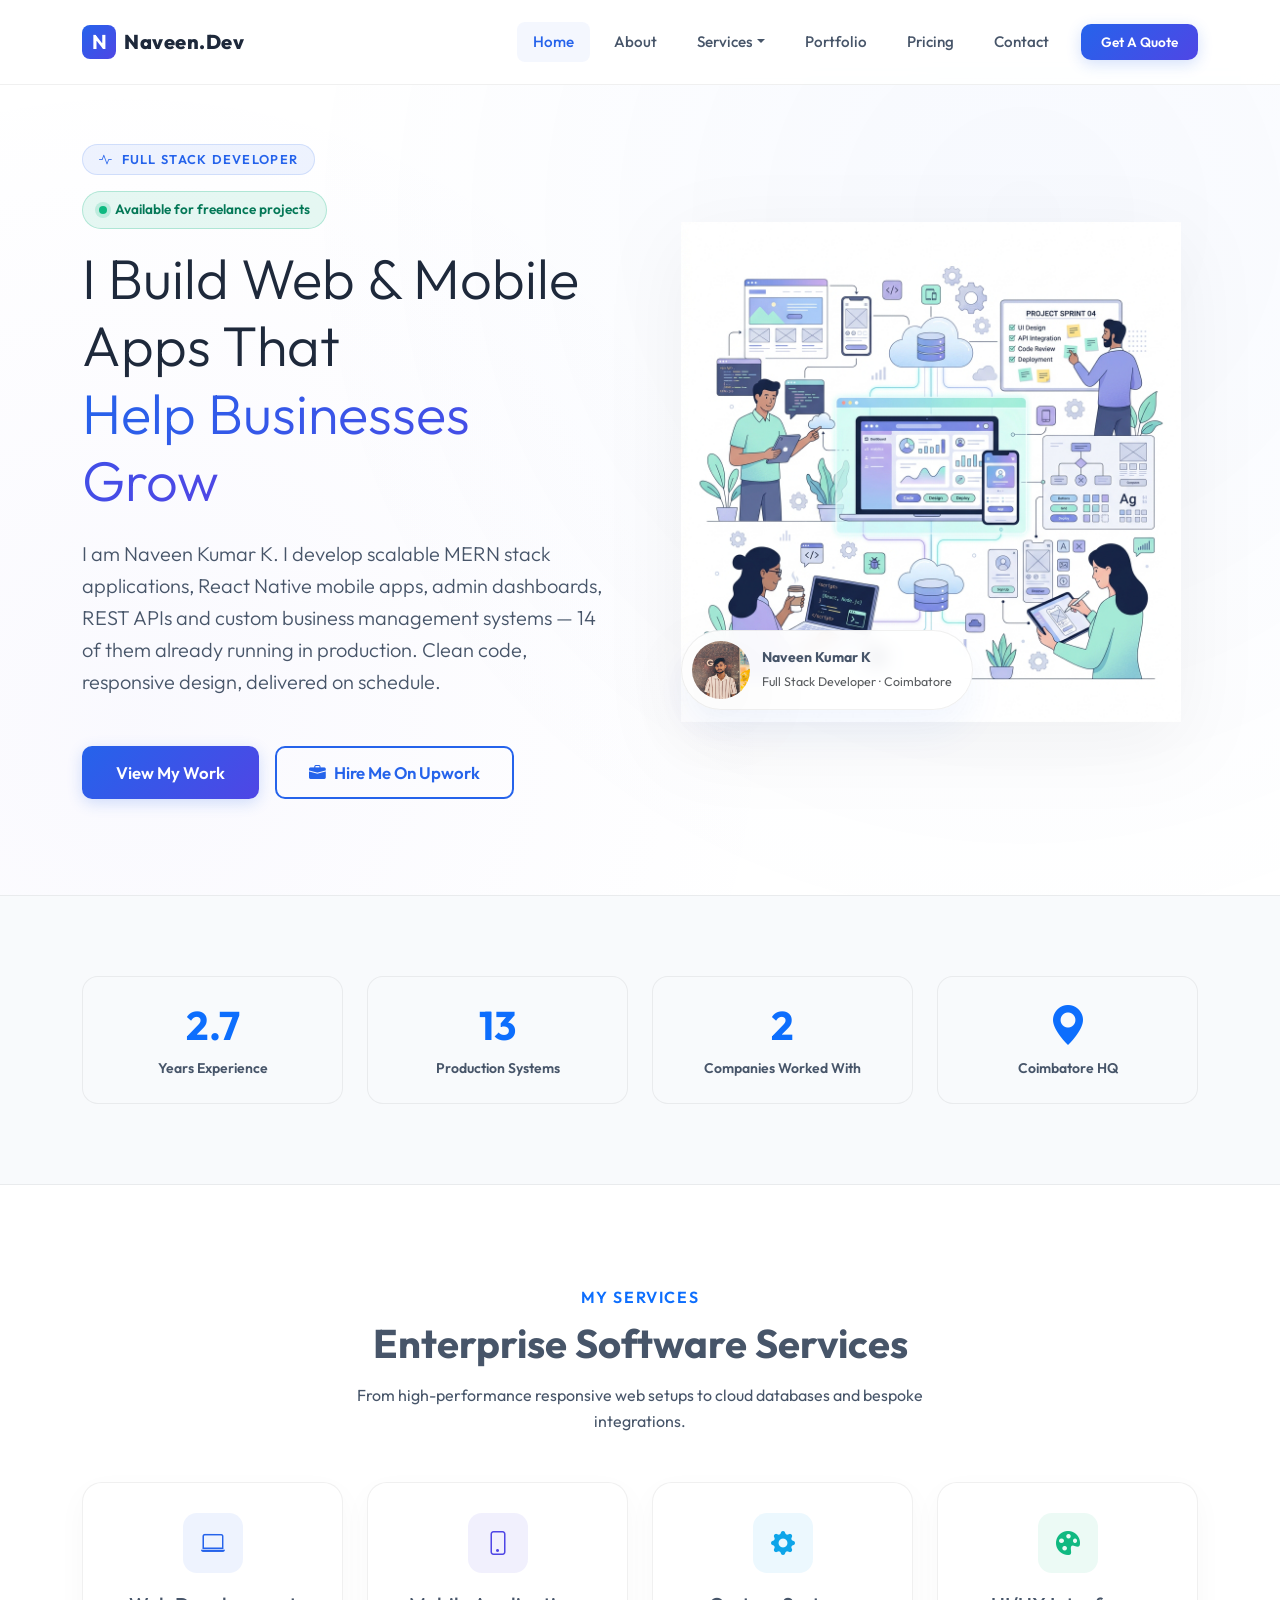
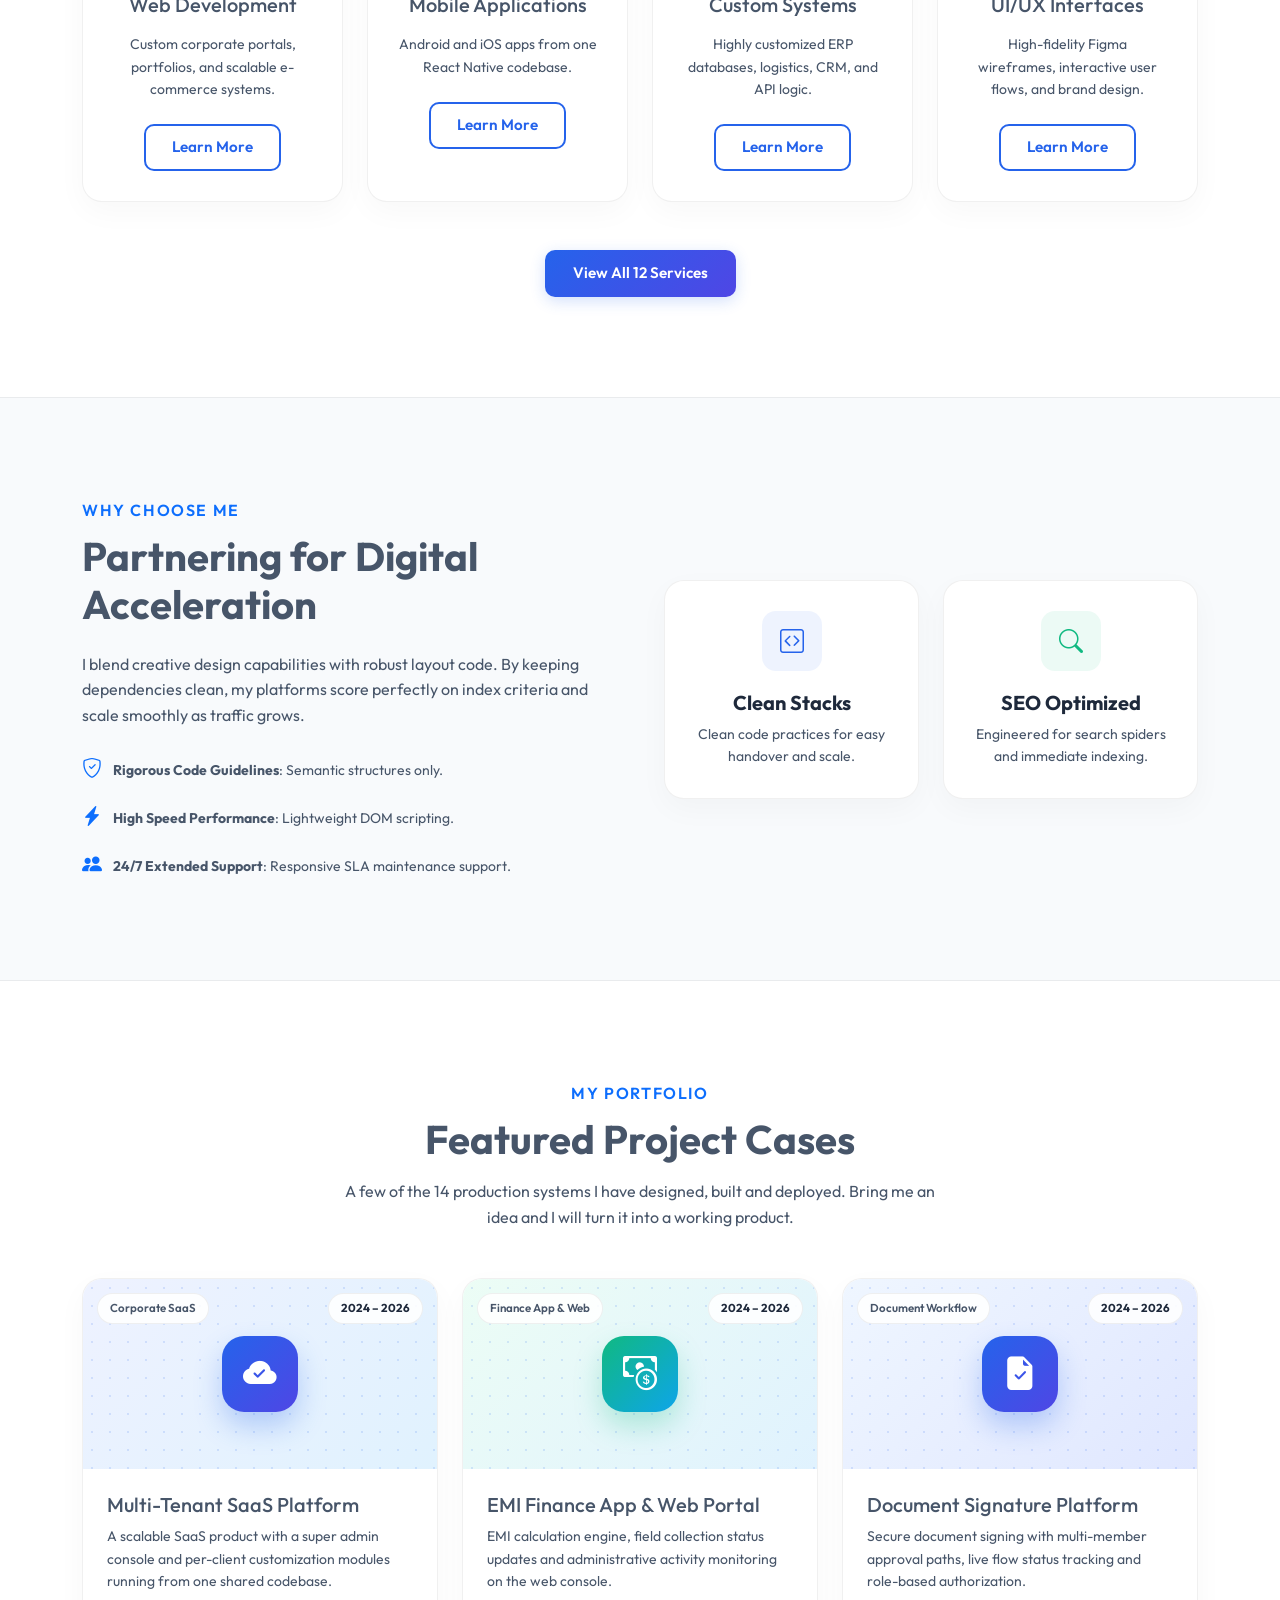
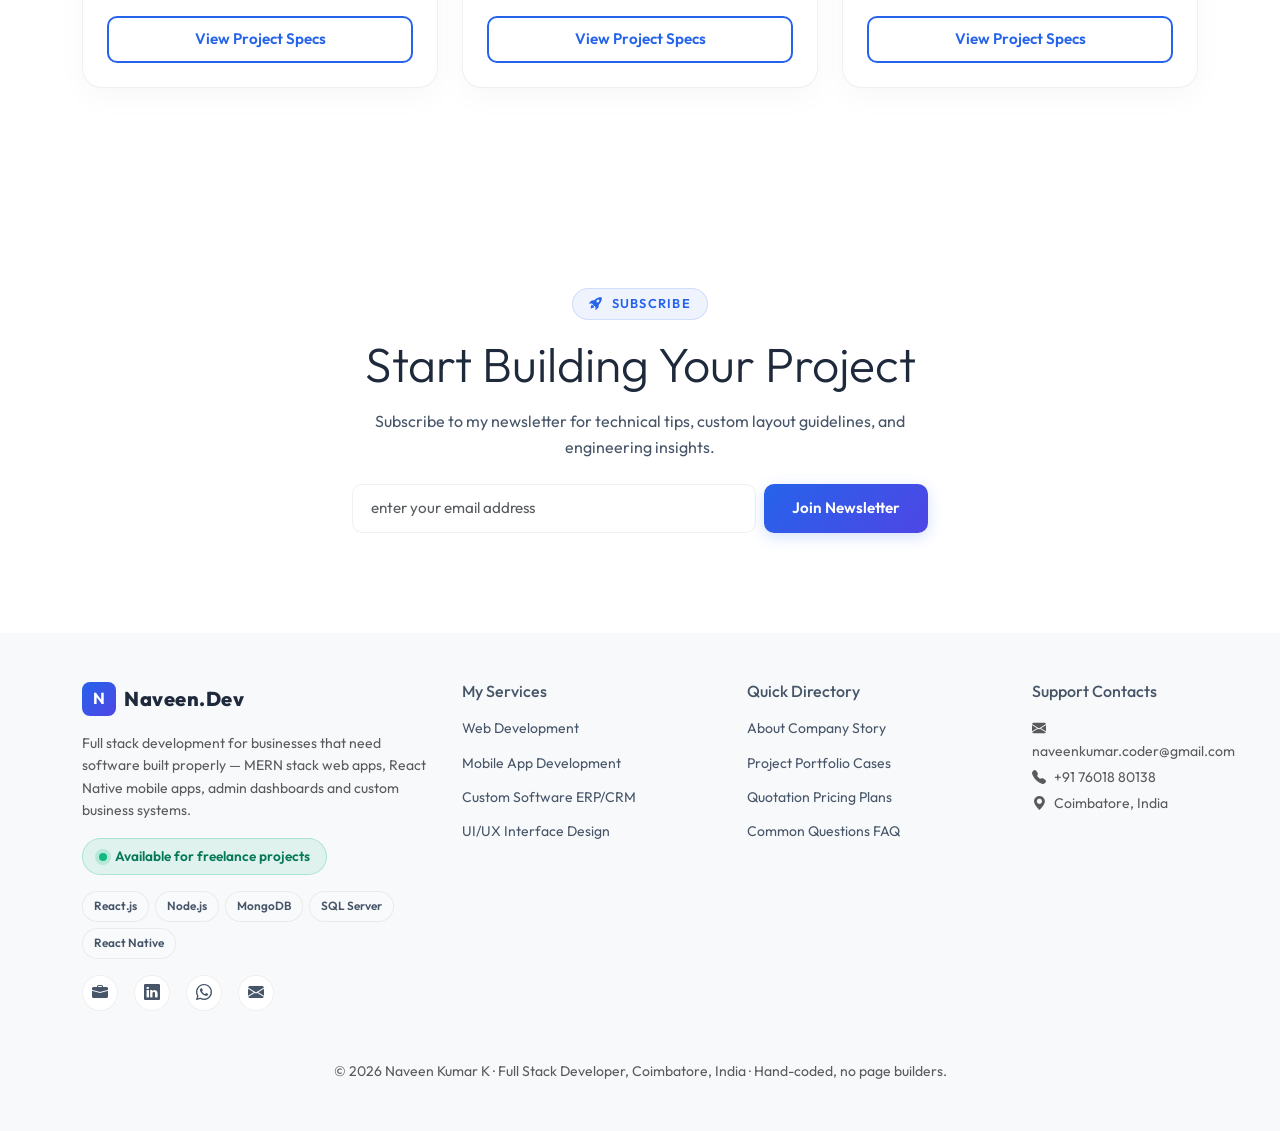
==== commit e77f0e97: "social remove" ====
--- a/index.html
+++ b/index.html
@@ -335,35 +335,6 @@
 
     <!-- Footer Row -->
 
-    <!-- Social Proof (honest) -->
-    <section class="py-100 bg-light-section">
-        <div class="container">
-            <div class="row g-4 align-items-center justify-content-center">
-                <div class="col-lg-7 animate-on-scroll">
-                    <span class="text-primary fw-semibold uppercase tracking-wider d-block mb-2">Client Feedback</span>
-                    <h2 class="h1 fw-bold text-slate mb-3">No reviews here yet &mdash; and none invented</h2>
-                    <p class="text-gray mb-4">I am just starting out on freelance platforms, so I have no client reviews to show. Plenty of portfolios fill this space with made-up quotes. I would rather you judge the 14 production systems on my portfolio and the code I can walk you through on a call.</p>
-                    <p class="text-gray mb-4">If you hire me, your review will be the first one on this page &mdash; which is exactly why I will over-deliver on it.</p>
-                    <div class="d-flex flex-wrap gap-3">
-                        <a href="portfolio.html" class="btn btn-premium">See What I Have Built</a>
-                        <a href="https://www.upwork.com/freelancers/~010cbae54f7f3a4a92" target="_blank" rel="noopener" class="btn btn-outline-premium"><i class="bi bi-briefcase-fill me-2"></i>My Upwork Profile</a>
-                    </div>
-                </div>
-                <div class="col-lg-4 animate-on-scroll">
-                    <div class="rounded-card">
-                        <h3 class="h6 text-slate mb-3">What you get instead of reviews</h3>
-                        <ul class="project-points mb-0">
-                            <li>A screen-share walkthrough of real systems I built</li>
-                            <li>A written scope and fixed quote before any payment</li>
-                            <li>Milestone-based delivery &mdash; you approve each stage</li>
-                            <li>Full source code and IP transferred to you on completion</li>
-                            <li>A free bug-fix period after launch</li>
-                        </ul>
-                    </div>
-                </div>
-            </div>
-        </div>
-    </section>
 
     <footer class="py-5 bg-light border-top border-light mt-auto">
         <div class="container">
